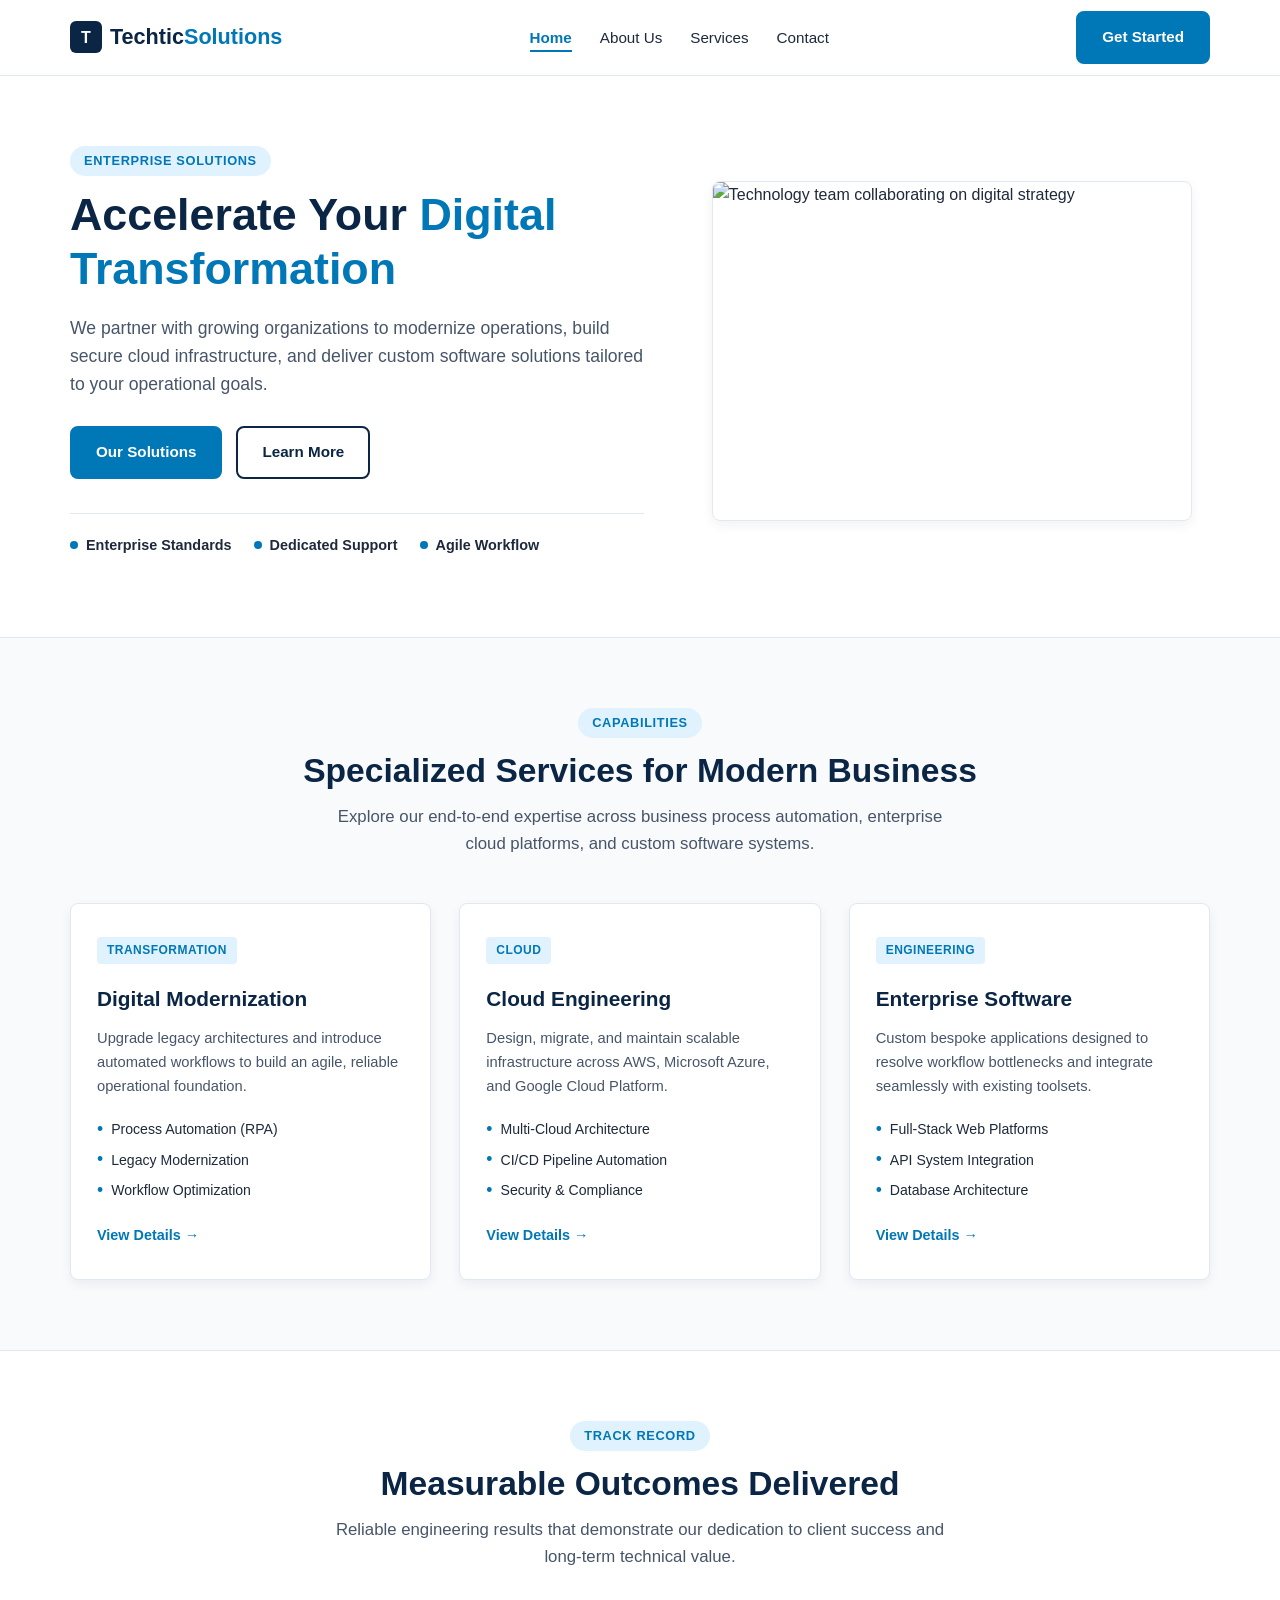
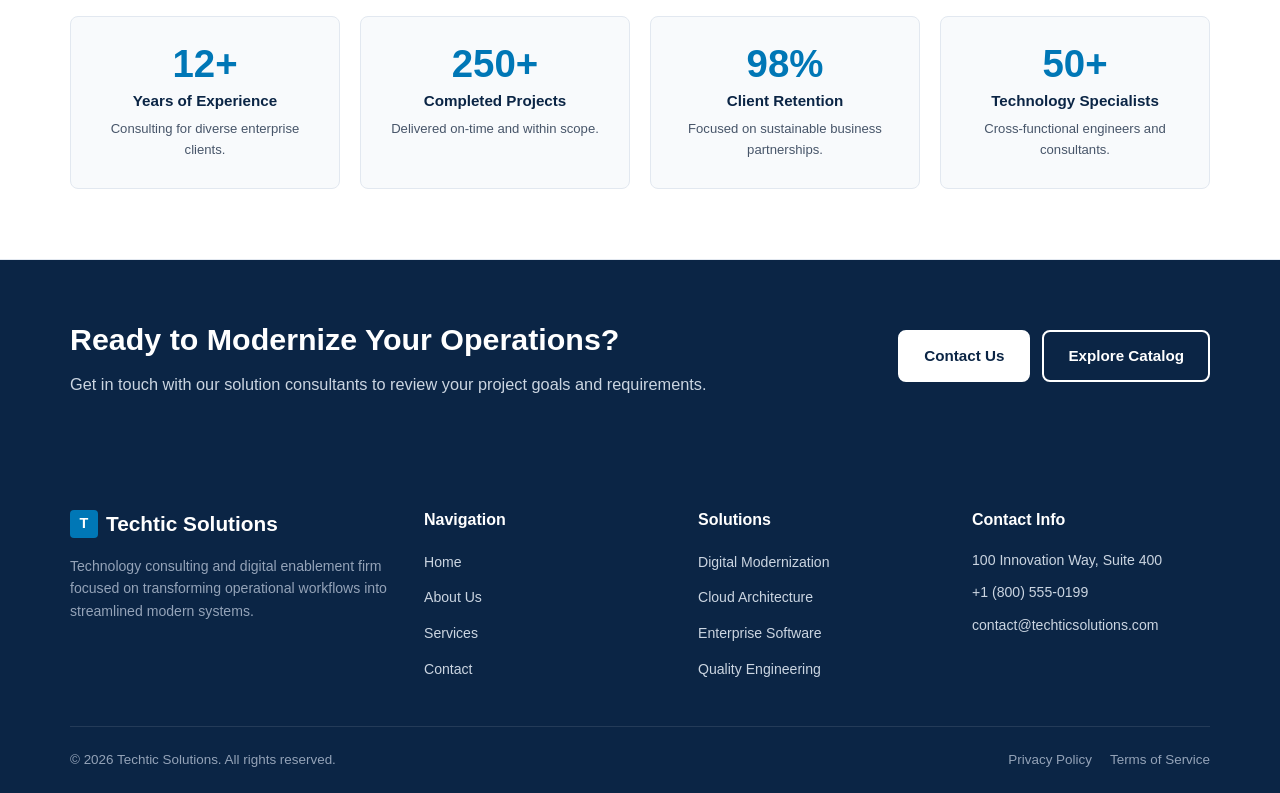
==== index.html @ 80dbdb21 "Initial commit: Techtic Solutions business website" ====
<!DOCTYPE html>
<html lang="en">
<head>
  <meta charset="UTF-8">
  <meta name="viewport" content="width=device-width, initial-scale=1.0">
  <title>Techtic Solutions | Digital Transformation &amp; Business Support</title>
  <meta name="description" content="Empowering modern businesses with digital transformation, cloud consulting, software engineering, and dedicated operational support.">
  <link rel="stylesheet" href="style.css">
</head>
<body>

  <!-- Navigation -->
  <header class="main-header">
    <div class="container navbar">
      <a href="index.html" class="brand-logo">
        <span class="brand-badge">T</span>
        <span>Techtic<span class="brand-accent">Solutions</span></span>
      </a>

      <nav aria-label="Main Navigation">
        <ul class="nav-links">
          <li><a href="index.html" class="nav-link active">Home</a></li>
          <li><a href="about.html" class="nav-link">About Us</a></li>
          <li><a href="services.html" class="nav-link">Services</a></li>
          <li><a href="contact.html" class="nav-link">Contact</a></li>
        </ul>
      </nav>

      <div class="nav-cta">
        <a href="contact.html" class="btn btn-primary">Get Started</a>
      </div>
    </div>
  </header>

  <main>
    <!-- Hero Section -->
    <section class="hero-section">
      <div class="container hero-wrapper">
        <div class="hero-content">
          <span class="badge">Enterprise Solutions</span>
          <h1 class="hero-title">Accelerate Your <span>Digital Transformation</span></h1>
          <p class="hero-description">
            We partner with growing organizations to modernize operations, build secure cloud infrastructure, and deliver custom software solutions tailored to your operational goals.
          </p>
          <div class="hero-buttons">
            <a href="services.html" class="btn btn-primary">Our Solutions</a>
            <a href="about.html" class="btn btn-outline">Learn More</a>
          </div>
          <div class="hero-features">
            <div class="hero-feature-item">
              <span class="feature-dot"></span>
              <span>Enterprise Standards</span>
            </div>
            <div class="hero-feature-item">
              <span class="feature-dot"></span>
              <span>Dedicated Support</span>
            </div>
            <div class="hero-feature-item">
              <span class="feature-dot"></span>
              <span>Agile Workflow</span>
            </div>
          </div>
        </div>

        <div class="hero-image-wrap">
          <img 
            src="https://images.unsplash.com/photo-1522071820081-009f0129c71c?auto=format&fit=crop&w=700&q=80" 
            alt="Technology team collaborating on digital strategy" 
            class="hero-image"
          >
        </div>
      </div>
    </section>

    <!-- Core Services -->
    <section class="section-padding">
      <div class="container">
        <div class="section-header">
          <span class="badge">Capabilities</span>
          <h2 class="section-title">Specialized Services for Modern Business</h2>
          <p class="section-subtitle">
            Explore our end-to-end expertise across business process automation, enterprise cloud platforms, and custom software systems.
          </p>
        </div>

        <div class="services-flex">
          <article class="card service-card">
            <div>
              <span class="service-tag">Transformation</span>
              <h3>Digital Modernization</h3>
              <p>
                Upgrade legacy architectures and introduce automated workflows to build an agile, reliable operational foundation.
              </p>
              <ul class="service-checklist">
                <li><span class="checklist-bullet">&bull;</span> Process Automation (RPA)</li>
                <li><span class="checklist-bullet">&bull;</span> Legacy Modernization</li>
                <li><span class="checklist-bullet">&bull;</span> Workflow Optimization</li>
              </ul>
            </div>
            <a href="services.html" class="service-link">View Details &rarr;</a>
          </article>

          <article class="card service-card">
            <div>
              <span class="service-tag">Cloud</span>
              <h3>Cloud Engineering</h3>
              <p>
                Design, migrate, and maintain scalable infrastructure across AWS, Microsoft Azure, and Google Cloud Platform.
              </p>
              <ul class="service-checklist">
                <li><span class="checklist-bullet">&bull;</span> Multi-Cloud Architecture</li>
                <li><span class="checklist-bullet">&bull;</span> CI/CD Pipeline Automation</li>
                <li><span class="checklist-bullet">&bull;</span> Security &amp; Compliance</li>
              </ul>
            </div>
            <a href="services.html" class="service-link">View Details &rarr;</a>
          </article>

          <article class="card service-card">
            <div>
              <span class="service-tag">Engineering</span>
              <h3>Enterprise Software</h3>
              <p>
                Custom bespoke applications designed to resolve workflow bottlenecks and integrate seamlessly with existing toolsets.
              </p>
              <ul class="service-checklist">
                <li><span class="checklist-bullet">&bull;</span> Full-Stack Web Platforms</li>
                <li><span class="checklist-bullet">&bull;</span> API System Integration</li>
                <li><span class="checklist-bullet">&bull;</span> Database Architecture</li>
              </ul>
            </div>
            <a href="services.html" class="service-link">View Details &rarr;</a>
          </article>
        </div>
      </div>
    </section>

    <!-- Metrics Section -->
    <section class="section-padding metrics-section">
      <div class="container">
        <div class="section-header">
          <span class="badge">Track Record</span>
          <h2 class="section-title">Measurable Outcomes Delivered</h2>
          <p class="section-subtitle">
            Reliable engineering results that demonstrate our dedication to client success and long-term technical value.
          </p>
        </div>

        <div class="metrics-flex">
          <div class="metric-card">
            <div class="metric-number">12+</div>
            <div class="metric-label">Years of Experience</div>
            <p class="metric-desc">Consulting for diverse enterprise clients.</p>
          </div>

          <div class="metric-card">
            <div class="metric-number">250+</div>
            <div class="metric-label">Completed Projects</div>
            <p class="metric-desc">Delivered on-time and within scope.</p>
          </div>

          <div class="metric-card">
            <div class="metric-number">98%</div>
            <div class="metric-label">Client Retention</div>
            <p class="metric-desc">Focused on sustainable business partnerships.</p>
          </div>

          <div class="metric-card">
            <div class="metric-number">50+</div>
            <div class="metric-label">Technology Specialists</div>
            <p class="metric-desc">Cross-functional engineers and consultants.</p>
          </div>
        </div>
      </div>
    </section>

    <!-- Call to Action -->
    <section class="cta-section">
      <div class="container cta-flex">
        <div class="cta-content">
          <h2>Ready to Modernize Your Operations?</h2>
          <p>Get in touch with our solution consultants to review your project goals and requirements.</p>
        </div>
        <div class="cta-actions">
          <a href="contact.html" class="btn btn-white">Contact Us</a>
          <a href="services.html" class="btn btn-white-outline">Explore Catalog</a>
        </div>
      </div>
    </section>
  </main>

  <!-- Footer -->
  <footer class="main-footer">
    <div class="container">
      <div class="footer-grid">
        <div class="footer-col footer-col-about">
          <div class="footer-logo">
            <span class="footer-logo-badge">T</span>
            <span>Techtic Solutions</span>
          </div>
          <p class="footer-description">
            Technology consulting and digital enablement firm focused on transforming operational workflows into streamlined modern systems.
          </p>
        </div>

        <div class="footer-col">
          <h4>Navigation</h4>
          <ul class="footer-nav">
            <li><a href="index.html">Home</a></li>
            <li><a href="about.html">About Us</a></li>
            <li><a href="services.html">Services</a></li>
            <li><a href="contact.html">Contact</a></li>
          </ul>
        </div>

        <div class="footer-col">
          <h4>Solutions</h4>
          <ul class="footer-nav">
            <li><a href="services.html">Digital Modernization</a></li>
            <li><a href="services.html">Cloud Architecture</a></li>
            <li><a href="services.html">Enterprise Software</a></li>
            <li><a href="services.html">Quality Engineering</a></li>
          </ul>
        </div>

        <div class="footer-col">
          <h4>Contact Info</h4>
          <div class="footer-contact-list">
            <p>100 Innovation Way, Suite 400</p>
            <p>+1 (800) 555-0199</p>
            <p>contact@techticsolutions.com</p>
          </div>
        </div>
      </div>

      <div class="footer-bottom">
        <div class="footer-bottom-flex">
          <p>&copy; 2026 Techtic Solutions. All rights reserved.</p>
          <div class="footer-legal-links">
            <a href="#">Privacy Policy</a>
            <a href="#">Terms of Service</a>
          </div>
        </div>
      </div>
    </div>
  </footer>

</body>
</html>
---- style.css ----
/* Global Variables & Reset */
:root {
  --primary-color: #0b2545;
  --primary-hover: #07192f;
  --accent-color: #0077b6;
  --accent-hover: #025c8d;
  --accent-light: #e0f2fe;
  --text-dark: #1e293b;
  --text-muted: #475569;
  --bg-light: #f8fafc;
  --bg-white: #ffffff;
  --border-color: #e2e8f0;
  --card-shadow: 0 4px 12px rgba(11, 37, 69, 0.06);
  --card-shadow-hover: 0 10px 20px rgba(11, 37, 69, 0.1);
  --border-radius: 8px;
  --font-family: -apple-system, BlinkMacSystemFont, 'Segoe UI', Roboto, Helvetica, Arial, sans-serif;
}

* {
  margin: 0;
  padding: 0;
  box-sizing: border-box;
}

body {
  font-family: var(--font-family);
  color: var(--text-dark);
  background-color: var(--bg-light);
  line-height: 1.6;
  display: flex;
  flex-direction: column;
  min-height: 100vh;
}

a {
  text-decoration: none;
  color: inherit;
  transition: color 0.2s ease;
}

ul {
  list-style: none;
}

img {
  max-width: 100%;
  height: auto;
  display: block;
}

/* Layout Utilities */
.container {
  width: 90%;
  max-width: 1140px;
  margin: 0 auto;
}

.section-padding {
  padding: 70px 0;
}

.section-header {
  text-align: center;
  margin-bottom: 45px;
}

.badge {
  display: inline-block;
  padding: 5px 14px;
  background-color: var(--accent-light);
  color: var(--accent-color);
  font-size: 0.8rem;
  font-weight: 600;
  text-transform: uppercase;
  letter-spacing: 0.05em;
  border-radius: 20px;
  margin-bottom: 12px;
}

.section-title {
  font-size: 2.1rem;
  color: var(--primary-color);
  margin-bottom: 12px;
  font-weight: 700;
  line-height: 1.25;
}

.section-subtitle {
  color: var(--text-muted);
  font-size: 1.05rem;
  max-width: 620px;
  margin: 0 auto;
}

/* Buttons */
.btn {
  display: inline-flex;
  align-items: center;
  justify-content: center;
  padding: 12px 24px;
  font-size: 0.95rem;
  font-weight: 600;
  border-radius: var(--border-radius);
  border: 2px solid transparent;
  cursor: pointer;
  transition: all 0.2s ease;
}

.btn-primary {
  background-color: var(--accent-color);
  color: var(--bg-white);
  border-color: var(--accent-color);
}

.btn-primary:hover {
  background-color: var(--accent-hover);
  border-color: var(--accent-hover);
}

.btn-outline {
  background-color: transparent;
  color: var(--primary-color);
  border-color: var(--primary-color);
}

.btn-outline:hover {
  background-color: var(--primary-color);
  color: var(--bg-white);
}

.btn-white {
  background-color: var(--bg-white);
  color: var(--primary-color);
  border-color: var(--bg-white);
}

.btn-white:hover {
  background-color: #f1f5f9;
  border-color: #f1f5f9;
}

.btn-white-outline {
  background-color: transparent;
  color: var(--bg-white);
  border-color: var(--bg-white);
}

.btn-white-outline:hover {
  background-color: var(--bg-white);
  color: var(--primary-color);
}

/* Base Card */
.card {
  background-color: var(--bg-white);
  border: 1px solid var(--border-color);
  border-radius: var(--border-radius);
  box-shadow: var(--card-shadow);
  transition: transform 0.2s ease, box-shadow 0.2s ease;
}

.card:hover {
  transform: translateY(-4px);
  box-shadow: var(--card-shadow-hover);
}

/* Header & Navigation */
.main-header {
  background-color: var(--bg-white);
  border-bottom: 1px solid var(--border-color);
  position: sticky;
  top: 0;
  z-index: 100;
}

.navbar {
  display: flex;
  justify-content: space-between;
  align-items: center;
  height: 75px;
}

.brand-logo {
  display: flex;
  align-items: center;
  gap: 8px;
  font-size: 1.35rem;
  font-weight: 700;
  color: var(--primary-color);
}

.brand-badge {
  background-color: var(--primary-color);
  color: var(--bg-white);
  width: 32px;
  height: 32px;
  display: flex;
  align-items: center;
  justify-content: center;
  border-radius: 6px;
  font-weight: 800;
  font-size: 1rem;
}

.brand-accent {
  color: var(--accent-color);
}

.nav-links {
  display: flex;
  align-items: center;
  gap: 28px;
}

.nav-link {
  font-size: 0.95rem;
  font-weight: 500;
  color: var(--text-dark);
  position: relative;
  padding: 6px 0;
}

.nav-link:hover {
  color: var(--accent-color);
}

.nav-link.active {
  color: var(--accent-color);
  font-weight: 600;
}

.nav-link.active::after {
  content: "";
  position: absolute;
  left: 0;
  bottom: 0;
  width: 100%;
  height: 2px;
  background-color: var(--accent-color);
}

.nav-cta {
  display: flex;
  align-items: center;
}

/* Page Header Banner */
.page-banner {
  background-color: var(--primary-color);
  color: var(--bg-white);
  padding: 60px 0;
  text-align: center;
}

.page-banner h1 {
  font-size: 2.3rem;
  margin-bottom: 10px;
  font-weight: 700;
}

.page-banner p {
  font-size: 1.05rem;
  color: #cbd5e1;
  max-width: 620px;
  margin: 0 auto;
}

.breadcrumb-nav {
  margin-top: 14px;
  font-size: 0.85rem;
  color: #94a3b8;
  display: flex;
  justify-content: center;
  gap: 8px;
}

.breadcrumb-nav a {
  color: #e2e8f0;
}

.breadcrumb-nav a:hover {
  color: var(--accent-light);
}

/* Hero Section */
.hero-section {
  padding: 70px 0 80px;
  background-color: var(--bg-white);
  border-bottom: 1px solid var(--border-color);
}

.hero-wrapper {
  display: flex;
  align-items: center;
  justify-content: space-between;
  gap: 50px;
}

.hero-content {
  flex: 1 1 50%;
}

.hero-title {
  font-size: 2.8rem;
  line-height: 1.2;
  color: var(--primary-color);
  margin-bottom: 18px;
  font-weight: 800;
}

.hero-title span {
  color: var(--accent-color);
}

.hero-description {
  font-size: 1.1rem;
  color: var(--text-muted);
  margin-bottom: 28px;
  line-height: 1.6;
}

.hero-buttons {
  display: flex;
  gap: 14px;
  flex-wrap: wrap;
  margin-bottom: 34px;
}

.hero-features {
  display: flex;
  gap: 22px;
  padding-top: 20px;
  border-top: 1px solid var(--border-color);
}

.hero-feature-item {
  display: flex;
  align-items: center;
  gap: 8px;
  font-size: 0.9rem;
  font-weight: 600;
  color: var(--text-dark);
}

.feature-dot {
  width: 8px;
  height: 8px;
  border-radius: 50%;
  background-color: var(--accent-color);
}

.hero-image-wrap {
  flex: 1 1 45%;
  display: flex;
  justify-content: center;
}

.hero-image {
  width: 100%;
  max-width: 480px;
  height: 340px;
  object-fit: cover;
  border-radius: var(--border-radius);
  box-shadow: var(--card-shadow);
  border: 1px solid var(--border-color);
}

/* Services Grid (Flexbox Layout) */
.services-flex {
  display: flex;
  flex-wrap: wrap;
  gap: 28px;
  justify-content: center;
}

.service-card {
  flex: 1 1 calc(33.333% - 20px);
  min-width: 280px;
  padding: 32px 26px;
  display: flex;
  flex-direction: column;
  justify-content: space-between;
}

.service-tag {
  display: inline-block;
  align-self: flex-start;
  font-size: 0.75rem;
  font-weight: 700;
  text-transform: uppercase;
  color: var(--accent-color);
  background-color: var(--accent-light);
  padding: 4px 10px;
  border-radius: 4px;
  margin-bottom: 18px;
  letter-spacing: 0.04em;
}

.service-card h3 {
  font-size: 1.3rem;
  color: var(--primary-color);
  margin-bottom: 12px;
}

.service-card p {
  color: var(--text-muted);
  font-size: 0.92rem;
  margin-bottom: 20px;
  flex-grow: 1;
}

.service-checklist {
  display: flex;
  flex-direction: column;
  gap: 8px;
  margin-bottom: 22px;
}

.service-checklist li {
  font-size: 0.88rem;
  color: var(--text-dark);
  display: flex;
  align-items: center;
  gap: 8px;
}

.checklist-bullet {
  color: var(--accent-color);
  font-size: 1.1rem;
  line-height: 1;
}

.service-link {
  font-size: 0.9rem;
  font-weight: 600;
  color: var(--accent-color);
  display: inline-flex;
  align-items: center;
  gap: 6px;
}

.service-link:hover {
  color: var(--primary-color);
}

/* Metrics Section */
.metrics-section {
  background-color: var(--bg-white);
  border-top: 1px solid var(--border-color);
  border-bottom: 1px solid var(--border-color);
}

.metrics-flex {
  display: flex;
  flex-wrap: wrap;
  justify-content: space-between;
  gap: 20px;
}

.metric-card {
  flex: 1 1 calc(25% - 15px);
  min-width: 200px;
  padding: 28px 20px;
  text-align: center;
  background-color: var(--bg-light);
  border: 1px solid var(--border-color);
  border-radius: var(--border-radius);
}

.metric-number {
  font-size: 2.4rem;
  font-weight: 800;
  color: var(--accent-color);
  line-height: 1;
  margin-bottom: 6px;
}

.metric-label {
  font-size: 0.95rem;
  font-weight: 700;
  color: var(--primary-color);
  margin-bottom: 4px;
}

.metric-desc {
  font-size: 0.82rem;
  color: var(--text-muted);
}

/* About Page Specific Styles */
.two-column-layout {
  display: flex;
  align-items: center;
  justify-content: space-between;
  gap: 48px;
}

.column-text {
  flex: 1 1 50%;
}

.column-image-wrap {
  flex: 1 1 45%;
}

.about-image {
  width: 100%;
  height: 380px;
  object-fit: cover;
  border-radius: var(--border-radius);
  border: 1px solid var(--border-color);
  box-shadow: var(--card-shadow);
}

.text-paragraph {
  color: var(--text-muted);
  font-size: 0.98rem;
  margin-bottom: 16px;
}

.about-btn-group {
  display: flex;
  gap: 14px;
  margin-top: 24px;
  flex-wrap: wrap;
}

.values-section {
  background-color: var(--bg-white);
  border-top: 1px solid var(--border-color);
  border-bottom: 1px solid var(--border-color);
}

.values-flex {
  display: flex;
  flex-wrap: wrap;
  gap: 24px;
}

.value-card {
  flex: 1 1 calc(33.333% - 16px);
  min-width: 260px;
  padding: 30px 24px;
  background-color: var(--bg-light);
  border: 1px solid var(--border-color);
  border-radius: var(--border-radius);
}

.value-tag {
  display: inline-block;
  font-weight: 700;
  font-size: 0.85rem;
  color: var(--accent-color);
  margin-bottom: 10px;
}

.value-card h3 {
  font-size: 1.2rem;
  color: var(--primary-color);
  margin-bottom: 8px;
}

.value-card p {
  font-size: 0.9rem;
  color: var(--text-muted);
}

/* Team Grid */
.team-flex {
  display: flex;
  flex-wrap: wrap;
  gap: 28px;
  justify-content: center;
}

.team-card {
  flex: 1 1 calc(33.333% - 20px);
  min-width: 260px;
  background-color: var(--bg-white);
  border: 1px solid var(--border-color);
  border-radius: var(--border-radius);
  overflow: hidden;
  box-shadow: var(--card-shadow);
  transition: transform 0.2s ease;
}

.team-card:hover {
  transform: translateY(-4px);
}

.team-photo {
  width: 100%;
  height: 250px;
  object-fit: cover;
}

.team-body {
  padding: 22px 20px;
  text-align: center;
}

.team-name {
  font-size: 1.2rem;
  font-weight: 700;
  color: var(--primary-color);
  margin-bottom: 4px;
}

.team-role {
  color: var(--accent-color);
  font-size: 0.88rem;
  font-weight: 600;
  margin-bottom: 12px;
}

.team-bio {
  font-size: 0.86rem;
  color: var(--text-muted);
}

/* Process Timeline (Services Page) */
.process-section {
  background-color: var(--bg-white);
  border-top: 1px solid var(--border-color);
  border-bottom: 1px solid var(--border-color);
}

.process-flex {
  display: flex;
  flex-wrap: wrap;
  gap: 20px;
  justify-content: space-between;
}

.process-card {
  flex: 1 1 calc(25% - 15px);
  min-width: 220px;
  background-color: var(--bg-light);
  border: 1px solid var(--border-color);
  border-radius: var(--border-radius);
  padding: 26px 20px;
  display: flex;
  flex-direction: column;
}

.step-indicator {
  font-size: 1.5rem;
  font-weight: 800;
  color: var(--accent-color);
  margin-bottom: 10px;
}

.process-card h4 {
  font-size: 1.15rem;
  color: var(--primary-color);
  margin-bottom: 8px;
}

.process-card p {
  font-size: 0.88rem;
  color: var(--text-muted);
}

/* Contact Page */
.contact-flex {
  display: flex;
  gap: 40px;
  align-items: flex-start;
}

.contact-info-panel {
  flex: 1 1 38%;
  background-color: var(--primary-color);
  color: var(--bg-white);
  padding: 38px 30px;
  border-radius: var(--border-radius);
}

.contact-info-panel h3 {
  font-size: 1.55rem;
  margin-bottom: 12px;
}

.contact-intro {
  color: #cbd5e1;
  font-size: 0.94rem;
  margin-bottom: 28px;
}

.contact-list {
  display: flex;
  flex-direction: column;
  gap: 22px;
  margin-bottom: 30px;
}

.contact-item h4 {
  font-size: 0.85rem;
  color: #94a3b8;
  text-transform: uppercase;
  letter-spacing: 0.04em;
  margin-bottom: 4px;
}

.contact-item p {
  font-size: 0.98rem;
  color: var(--bg-white);
}

.hours-card {
  background-color: rgba(255, 255, 255, 0.07);
  padding: 18px;
  border-radius: 6px;
  border: 1px solid rgba(255, 255, 255, 0.1);
}

.hours-card h4 {
  font-size: 0.92rem;
  margin-bottom: 6px;
  color: var(--bg-white);
}

.hours-card p {
  font-size: 0.84rem;
  color: #cbd5e1;
}

.contact-form-panel {
  flex: 1 1 62%;
  background-color: var(--bg-white);
  padding: 38px;
  border-radius: var(--border-radius);
  border: 1px solid var(--border-color);
  box-shadow: var(--card-shadow);
}

.form-header-title {
  font-size: 1.6rem;
  color: var(--primary-color);
  margin-bottom: 6px;
}

.form-header-sub {
  color: var(--text-muted);
  font-size: 0.92rem;
  margin-bottom: 26px;
}

.form-row {
  display: flex;
  gap: 18px;
}

.form-group {
  flex: 1;
  display: flex;
  flex-direction: column;
  gap: 6px;
  margin-bottom: 18px;
}

.form-group label {
  font-size: 0.88rem;
  font-weight: 600;
  color: var(--text-dark);
}

.form-input {
  width: 100%;
  padding: 11px 14px;
  border: 1px solid var(--border-color);
  border-radius: 6px;
  font-family: inherit;
  font-size: 0.92rem;
  color: var(--text-dark);
  background-color: var(--bg-white);
  transition: border-color 0.2s ease;
}

.form-input:focus {
  outline: none;
  border-color: var(--accent-color);
}

textarea.form-input {
  resize: vertical;
  min-height: 120px;
}

.form-btn-full {
  width: 100%;
  padding: 13px 20px;
}

/* Call to Action Section */
.cta-section {
  background-color: var(--primary-color);
  color: var(--bg-white);
  padding: 55px 0;
}

.cta-flex {
  display: flex;
  justify-content: space-between;
  align-items: center;
  flex-wrap: wrap;
  gap: 26px;
}

.cta-content {
  flex: 1 1 65%;
  min-width: 280px;
}

.cta-content h2 {
  font-size: 1.9rem;
  margin-bottom: 8px;
  font-weight: 700;
}

.cta-content p {
  color: #cbd5e1;
  font-size: 1.02rem;
}

.cta-actions {
  flex: 0 0 auto;
  display: flex;
  gap: 12px;
}

/* Universal Footer */
.main-footer {
  background-color: var(--primary-color);
  color: var(--bg-white);
  margin-top: auto;
  padding-top: 55px;
}

.footer-grid {
  display: flex;
  flex-wrap: wrap;
  justify-content: space-between;
  gap: 36px;
  padding-bottom: 45px;
  border-bottom: 1px solid rgba(255, 255, 255, 0.1);
}

.footer-col {
  flex: 1 1 180px;
}

.footer-col-about {
  flex: 1 1 260px;
}

.footer-logo {
  display: flex;
  align-items: center;
  gap: 8px;
  font-size: 1.3rem;
  font-weight: 700;
  color: var(--bg-white);
  margin-bottom: 14px;
}

.footer-logo-badge {
  background-color: var(--accent-color);
  color: var(--bg-white);
  width: 28px;
  height: 28px;
  border-radius: 4px;
  display: flex;
  align-items: center;
  justify-content: center;
  font-size: 0.9rem;
  font-weight: 800;
}

.footer-description {
  color: #94a3b8;
  font-size: 0.88rem;
  line-height: 1.6;
}

.footer-col h4 {
  font-size: 1rem;
  color: var(--bg-white);
  margin-bottom: 16px;
  font-weight: 600;
}

.footer-nav {
  display: flex;
  flex-direction: column;
  gap: 10px;
}

.footer-nav a {
  color: #cbd5e1;
  font-size: 0.88rem;
}

.footer-nav a:hover {
  color: var(--accent-light);
}

.footer-contact-list {
  display: flex;
  flex-direction: column;
  gap: 10px;
  color: #cbd5e1;
  font-size: 0.88rem;
}

.footer-bottom {
  padding: 22px 0;
}

.footer-bottom-flex {
  display: flex;
  justify-content: space-between;
  align-items: center;
  flex-wrap: wrap;
  gap: 12px;
  font-size: 0.84rem;
  color: #94a3b8;
}

.footer-legal-links {
  display: flex;
  gap: 18px;
}

.footer-legal-links a {
  color: #94a3b8;
}

.footer-legal-links a:hover {
  color: var(--bg-white);
}

/* Responsive Media Queries */
@media (max-width: 768px) {
  .navbar {
    height: auto;
    padding: 16px 0;
    flex-direction: column;
    gap: 14px;
  }

  .nav-links {
    flex-wrap: wrap;
    justify-content: center;
    gap: 16px;
  }

  .nav-cta {
    width: 100%;
    justify-content: center;
  }

  .hero-wrapper {
    flex-direction: column;
    text-align: center;
    gap: 36px;
  }

  .hero-title {
    font-size: 2.2rem;
  }

  .hero-buttons {
    justify-content: center;
  }

  .hero-features {
    justify-content: center;
    flex-wrap: wrap;
  }

  .two-column-layout {
    flex-direction: column;
    gap: 32px;
  }

  .about-btn-group {
    justify-content: center;
  }

  .contact-flex {
    flex-direction: column;
  }

  .form-row {
    flex-direction: column;
    gap: 0;
  }

  .contact-info-panel,
  .contact-form-panel {
    width: 100%;
  }

  .cta-flex {
    flex-direction: column;
    text-align: center;
  }

  .cta-actions {
    justify-content: center;
  }

  .footer-grid {
    flex-direction: column;
    gap: 28px;
  }

  .footer-bottom-flex {
    flex-direction: column;
    text-align: center;
  }
}
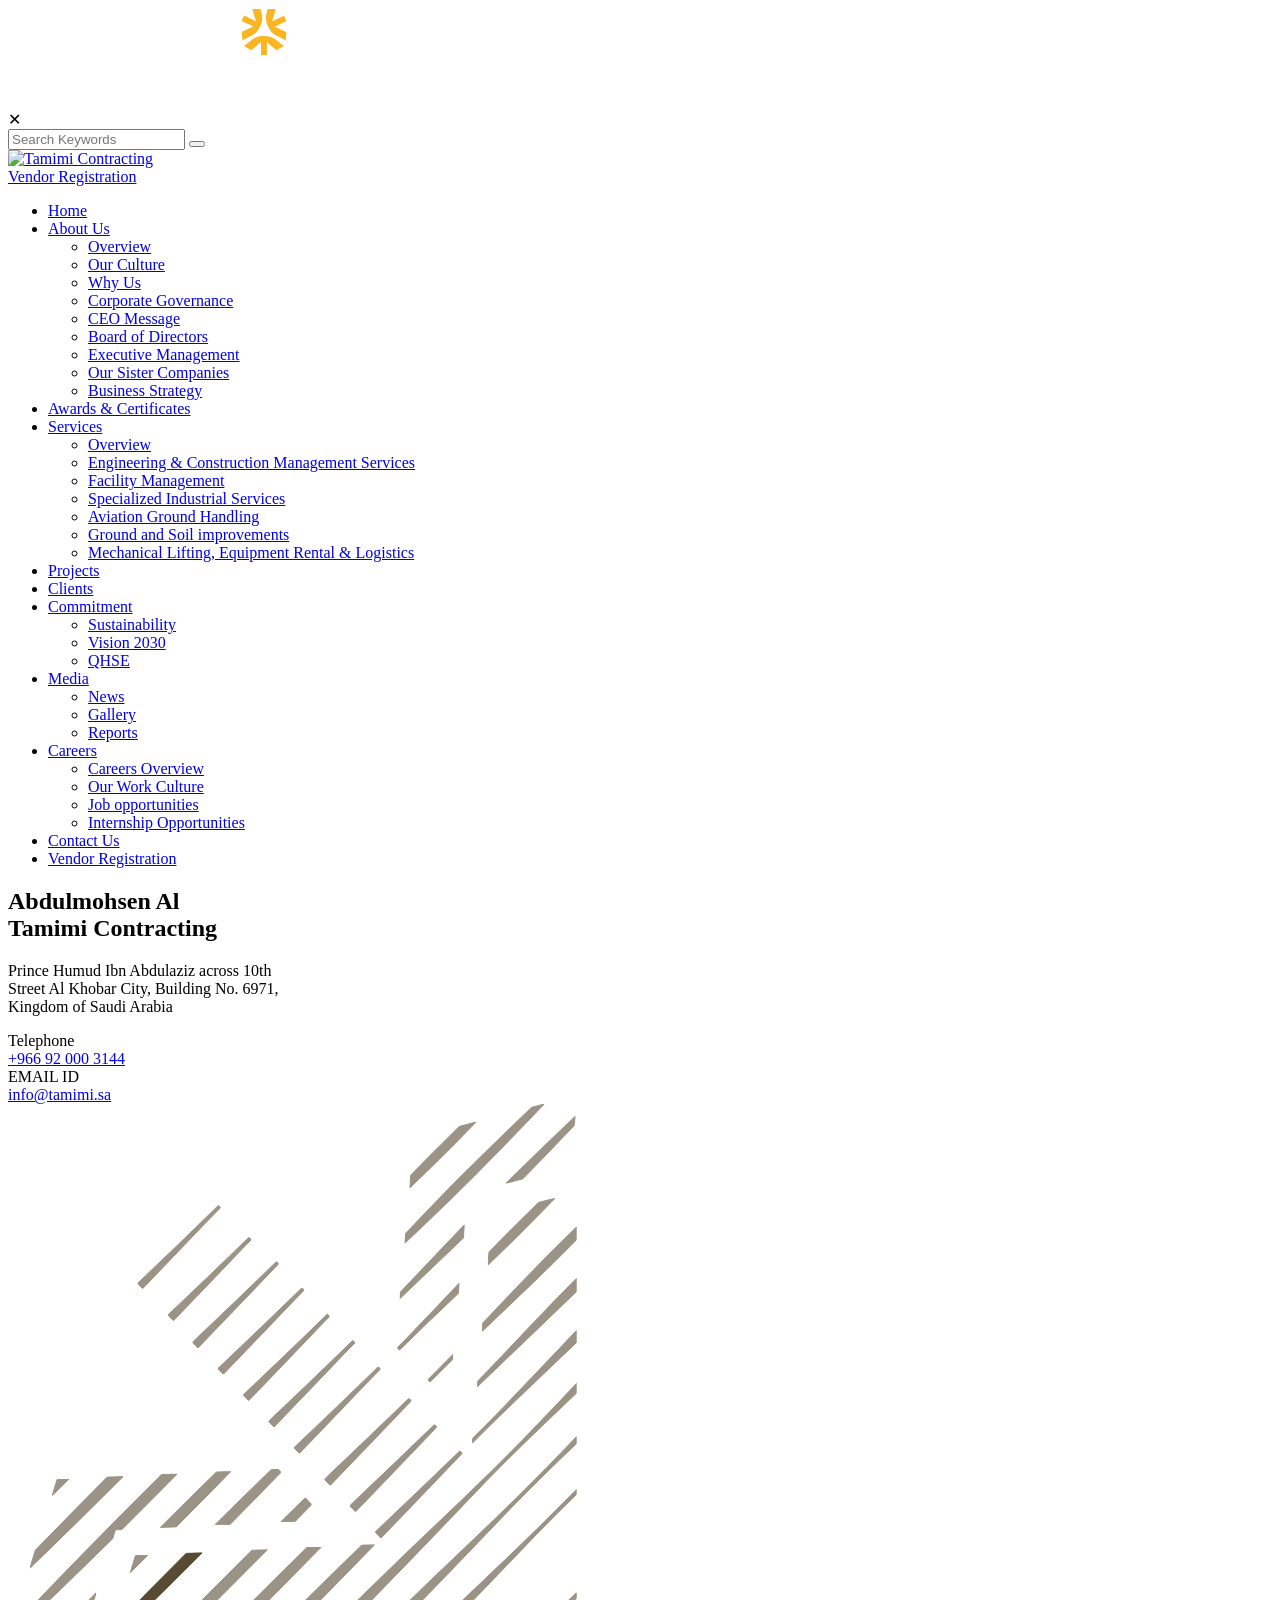
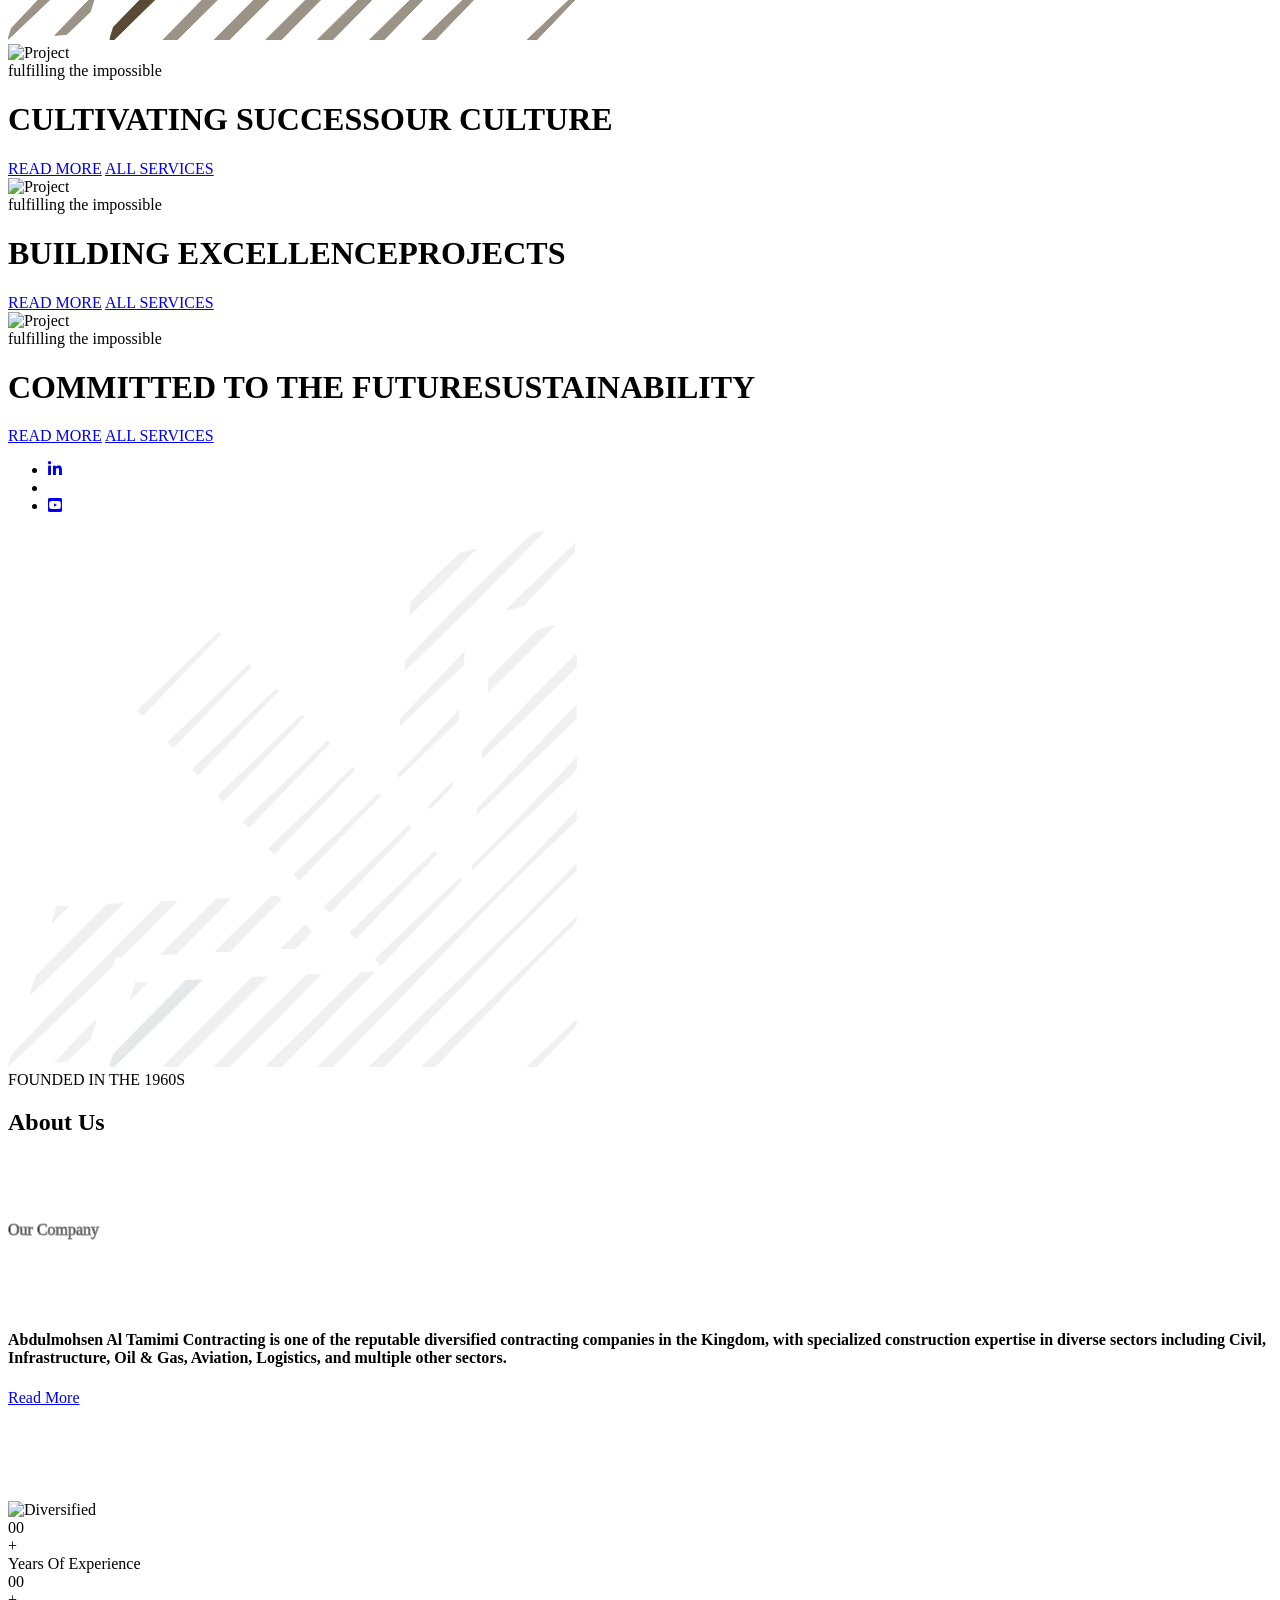
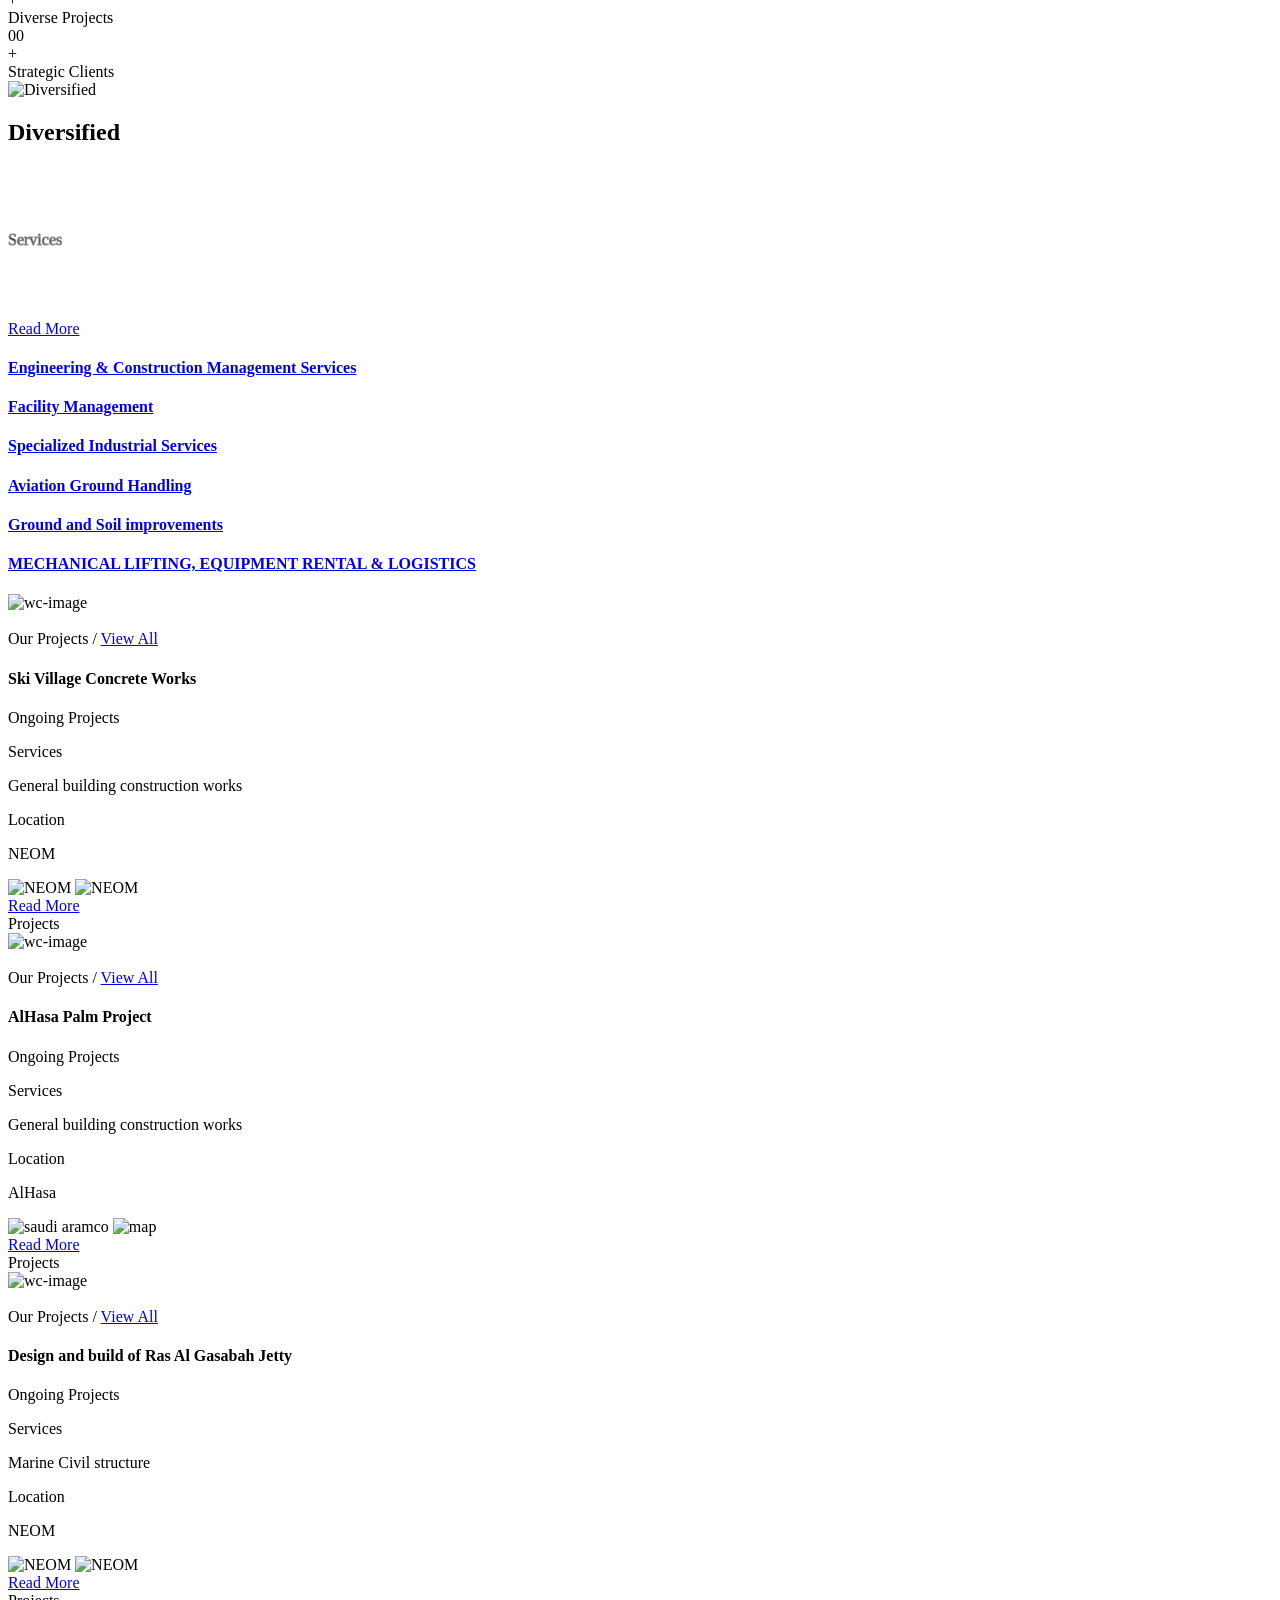
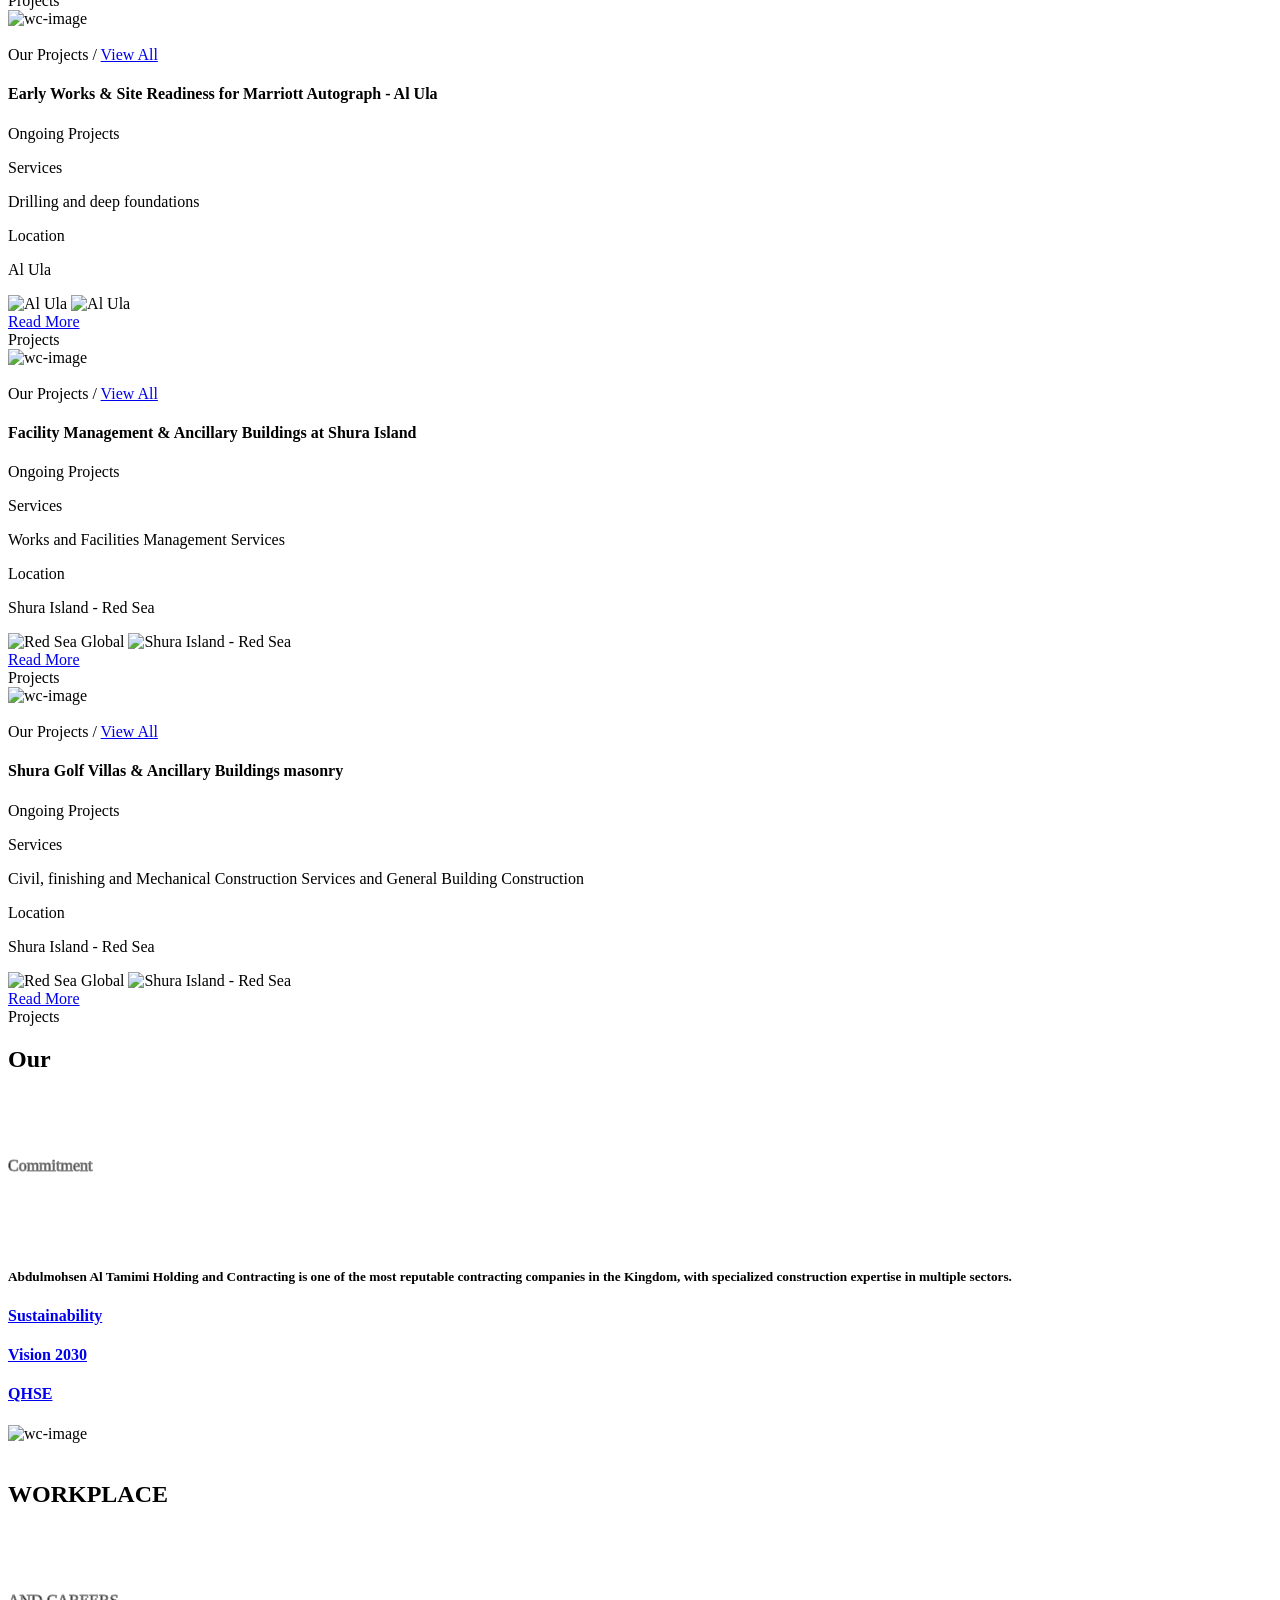
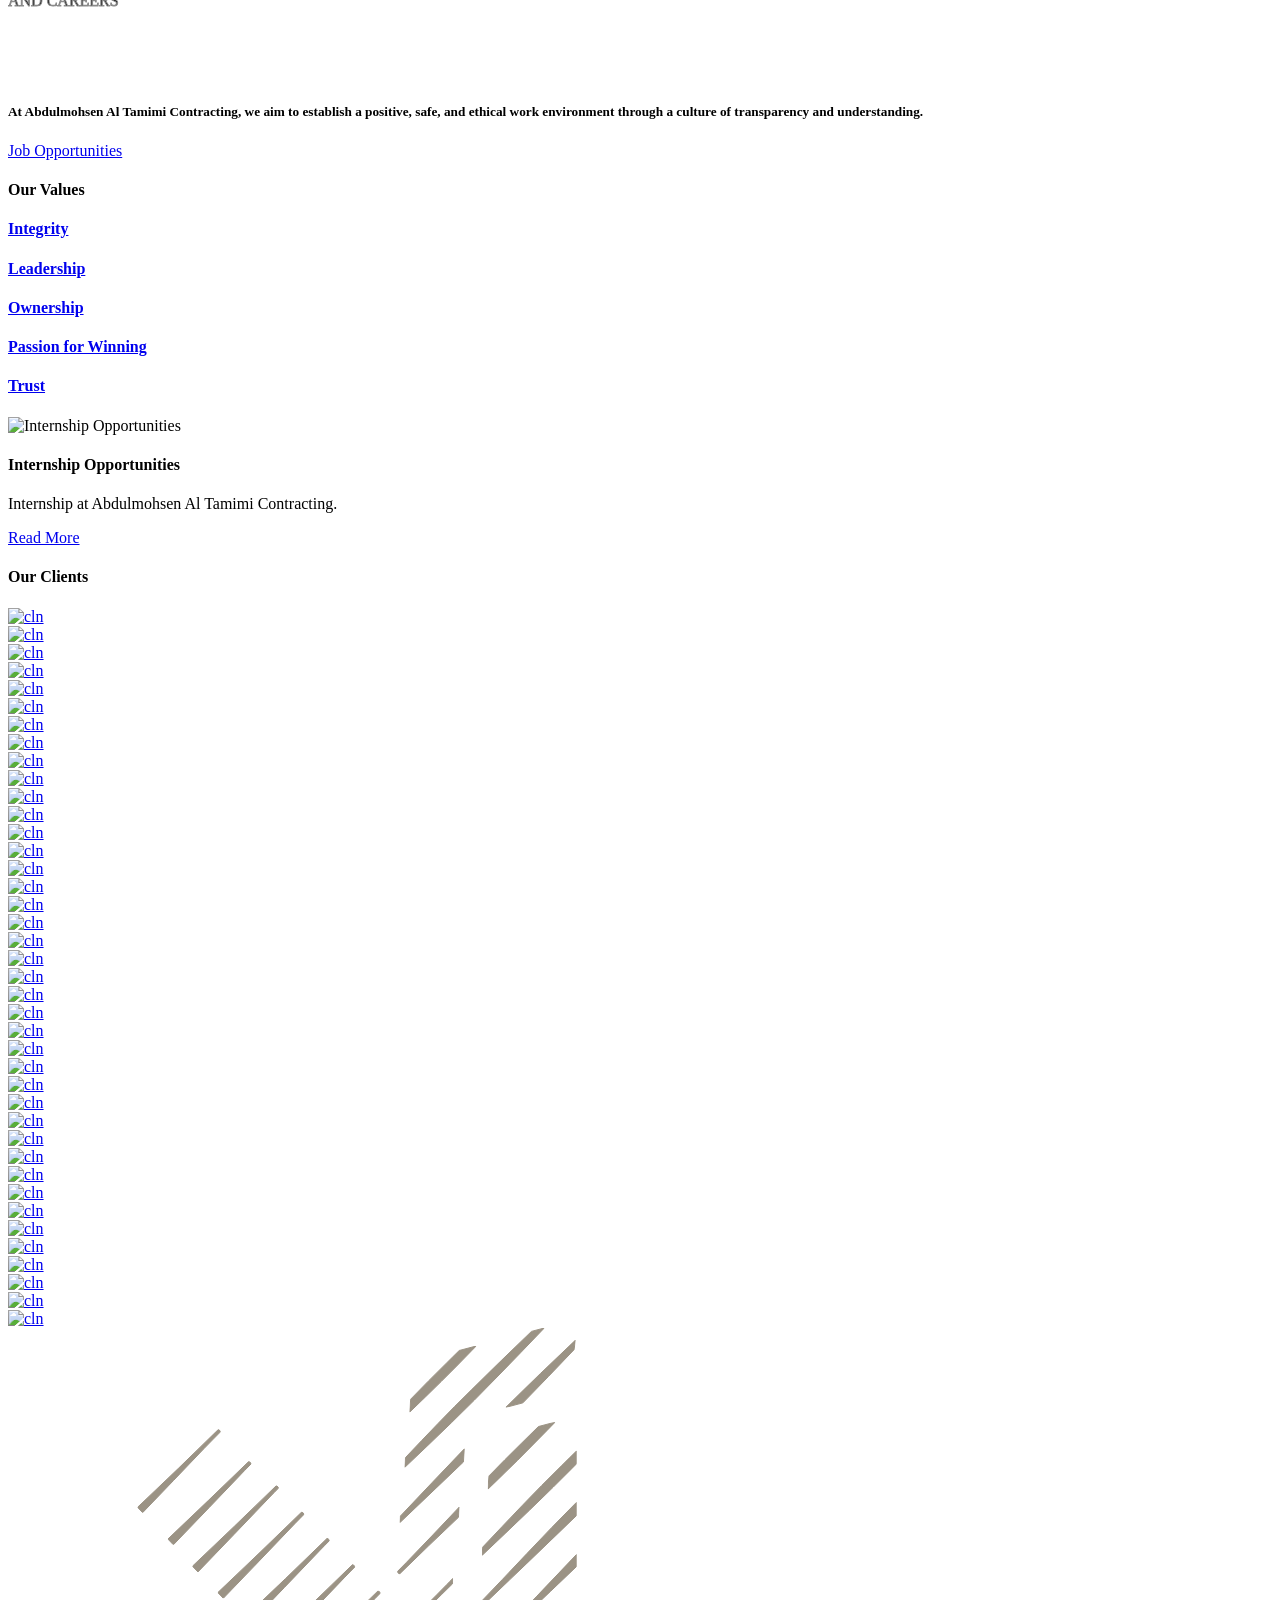
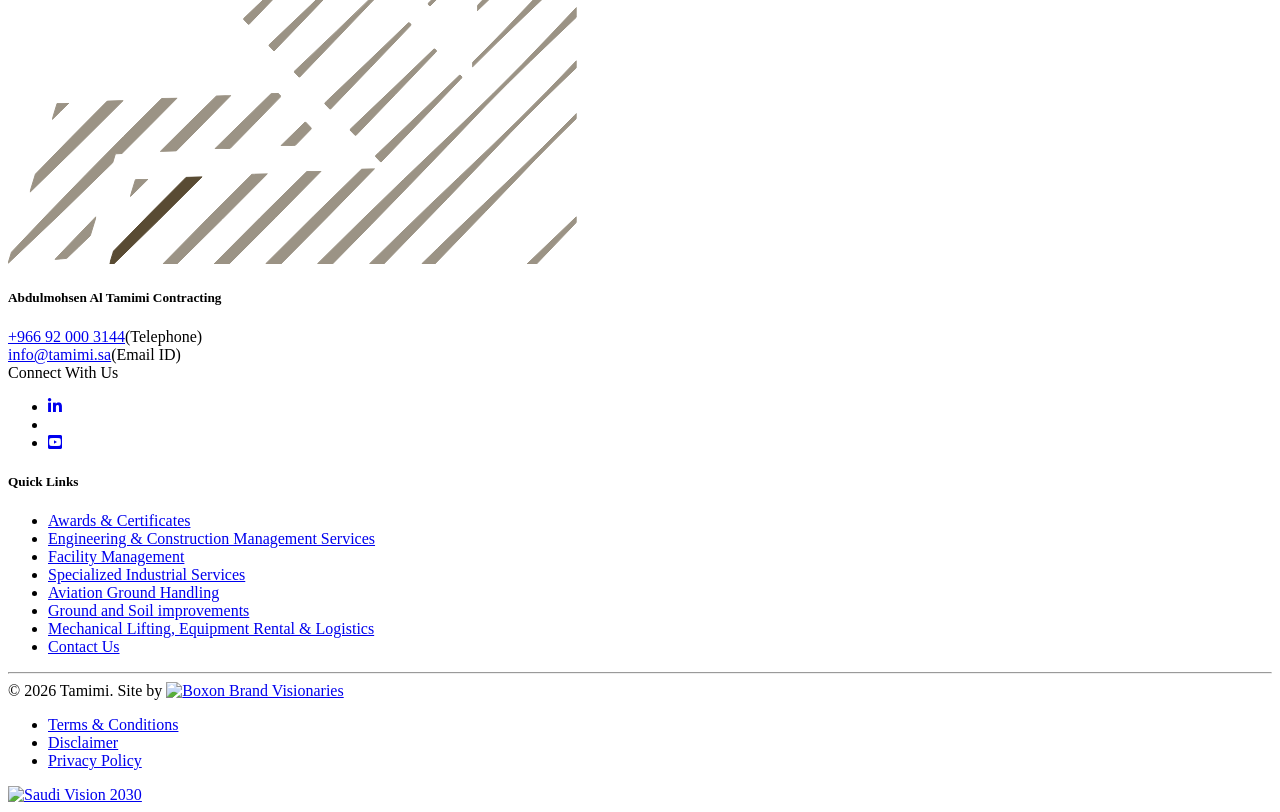
==== commit c3d24614: "Update website to authentic Tamimi Contracting Kingdom of Saudi Arabia platform" ====
--- a/index.html
+++ b/index.html
@@ -1,249 +1,3160 @@
 <!DOCTYPE html>
 <html lang="en">
 <head>
-  <meta charset="UTF-8">
-  <meta name="viewport" content="width=device-width, initial-scale=1.0">
-  <title>Techtic Solutions | Digital Transformation &amp; Business Support</title>
-  <meta name="description" content="Empowering modern businesses with digital transformation, cloud consulting, software engineering, and dedicated operational support.">
-  <link rel="stylesheet" href="style.css">
+    <meta charset="utf-8">
+    <meta name="viewport" content="width=device-width, initial-scale=1, shrink-to-fit=no, user-scalable=0">
+    <meta name="theme-color" content="#BC4108" />
+
+
+    <meta name="description" content="Abdulmohsen Al Tamimi Contracting is one of the reputable diversified contracting companies in the Kingdom. Founded in the 1960s."/>
+<meta name="keywords" content ="tamimi, contracting, construction, expertise, Civil, Infrastructure, Oil & Gas, Logistics, Aviation"/>
+<meta property="og:title" content ="Tamimi | Kingdom of Saudi Arabia"/>
+<meta property="og:description" content ="Abdulmohsen Al Tamimi Contracting is one of the reputable diversified contracting companies in the Kingdom. Founded in the 1960s."/>
+<meta property="og:image" content =""/>
+<meta name="og:url" content ="tamimi, contracting, construction, expertise, Civil, Infrastructure, Oil & Gas, Logistics, Aviation"/>
+<title>Tamimi | Kingdom of Saudi Arabia </title>
+
+    <link rel="stylesheet" href="https://use.typekit.net/eca4sim.css">
+    <!-- font-family: 'Poppins', sans-serif; -->
+    <!-- FAVICON FILES -->
+    <link href="https://tamimicontracting.com/en/assets/ico/apple-touch-icon-144-precomposed.png" rel="apple-touch-icon" sizes="144x144">
+    <link href="https://tamimicontracting.com/en/assets/ico/apple-touch-icon-114-precomposed.png" rel="apple-touch-icon" sizes="114x114">
+    <link href="https://tamimicontracting.com/en/assets/ico/apple-touch-icon-72-precomposed.png" rel="apple-touch-icon" sizes="72x72">
+    <link href="https://tamimicontracting.com/en/assets/ico/apple-touch-icon-57-precomposed.png" rel="apple-touch-icon">
+    <link href="https://tamimicontracting.com/en/assets/ico/favicon.png" rel="shortcut icon">
+
+    <!-- Css Animation Start -->
+    <link rel="stylesheet" href="https://tamimicontracting.com/en/assets/css/animate.min.css" />
+    <!-- Css Animation End  -->
+    <!-- Owl Stylesheets Start -->
+    <link rel="stylesheet" href="https://tamimicontracting.com/en/assets/css/owl.carousel.min.css">
+    <link rel="stylesheet" href="https://tamimicontracting.com/en/assets/css/owl.theme.default.min.css">
+    <!-- Owl Stylesheets End -->
+    <!-- CSS FILES -->
+    <link rel="stylesheet" href="https://tamimicontracting.com/en/assets/icomoon/style.css">
+    <!--<link rel="stylesheet" href="https://tamimicontracting.com/en/assets/css/st-icons/style.css">-->
+    <link rel="stylesheet" href="https://use.fontawesome.com/releases/v5.13.0/css/all.css">
+    <link rel="stylesheet" href="https://tamimicontracting.com/en/assets/css/loading.css">
+    <link rel="stylesheet" href="https://tamimicontracting.com/en/assets/css/navik.menu.css">
+    <link rel="stylesheet" href="https://tamimicontracting.com/en/assets/css/lineicons.css">
+    <link rel="stylesheet" href="https://tamimicontracting.com/en/assets/css/odometer.min.css">
+    <link href="https://tamimicontracting.com/en/assets/css/fancybox-new.css" rel="stylesheet" />
+    <link rel="stylesheet" href="https://tamimicontracting.com/en/assets/css/bootstrap.min.css">
+    <link rel="stylesheet" href="https://tamimicontracting.com/en/assets/css/style.css">
+    <link rel="stylesheet" href="https://tamimicontracting.com/en/assets/css/style-light.css">
+    <link rel="stylesheet" href="https://tamimicontracting.com/en/assets/css/mapbox-style.css">
+    <link rel="stylesheet" href="https://tamimicontracting.com/en/assets/css/aos.css">
+    <link rel="stylesheet" href="https://cdnjs.cloudflare.com/ajax/libs/Swiper/8.4.4/swiper-bundle.min.css" media="all ">
+    
+
+    
+    <!-- HTML5 shim and Respond.js for IE8 support of HTML5 elements and media queries -->
+    <!-- WARNING: Respond.js doesn't work if you view the page via file:// -->
+    <!--[if lt IE 9]>
+    <script src="https://tamimicontracting.com/en/assets/js/html5shiv.min.js"></script>
+    <script src="https://tamimicontracting.com/en/assets/js/respond.min.js"></script>
+    <![endif]-->
+    <!--[if gte IE 9]
+    <style type="text/css"> .gradient { filter: none; } </style>
+    <![endif]-->
 </head>
-<body>
-
-  <!-- Navigation -->
-  <header class="main-header">
-    <div class="container navbar">
-      <a href="index.html" class="brand-logo">
-        <span class="brand-badge">T</span>
-        <span>Techtic<span class="brand-accent">Solutions</span></span>
-      </a>
-
-      <nav aria-label="Main Navigation">
-        <ul class="nav-links">
-          <li><a href="index.html" class="nav-link active">Home</a></li>
-          <li><a href="about.html" class="nav-link">About Us</a></li>
-          <li><a href="services.html" class="nav-link">Services</a></li>
-          <li><a href="contact.html" class="nav-link">Contact</a></li>
-        </ul>
-      </nav>
-
-      <div class="nav-cta">
-        <a href="contact.html" class="btn btn-primary">Get Started</a>
-      </div>
+<body data-scroll-container>
+
+    
+        <div class="preloadcss"></div>
+        <div id="loading">
+            <div class="loader">
+
+                <svg xmlns="http://www.w3.org/2000/svg" version="1.1" viewBox="0 0 279 48" id="loader-animation" width="279" height="48">
+                    <defs>
+                        <style>
+                            .cls-1 {
+                                fill: #fff;
+                            }
+
+                            .cls-2 {
+                                fill: #f9b621;
+                            }
+                        </style>
+                    </defs>
+                    <!-- Generator: Adobe Illustrator 28.7.1, SVG Export Plug-In . SVG Version: 1.2.0 Build 142)  -->
+                    <g>
+                        <g id="Layer_1">
+                            <g id="Layer_1-2" data-name="Layer_1">
+                                <g>
+                                    <path class="cls-1 svg-elem-tamimi-new-logo-1" d="M47.9,12.8h0c-.8-1.2-1.9-1.8-3.3-1.9h-2.7c-.4,0-.7,0-1.1.2-.7.2-1.3.6-1.8,1.1-.8.9-1.2,1.9-1.2,3v5.9h8.6c-.3,1.1-1,2.2-2.2,3.2l-.4.3.3.3c.4.4.8.8,1.2,1.2l.4.4.3-.3c2.2-2.1,2.4-5.5,2.4-5.5v-5.6c0-.9-.3-1.7-.8-2.5M40.5,15.5h0c0-.5,0-1,.4-1.3.3-.5.8-.7,1.3-.7h2.2c.4,0,.8.1,1.2.4.3.2.5.5.6.9s0,.7,0,1.2v2.7h-5.8v-3.2"></path>
+                                    <path class="cls-1 svg-elem-tamimi-new-logo-2" d="M1.4,19.4h0c.7,1.2,1.8,1.9,3.2,1.9h16.2v-9.4l-3.2.7.6,1.3v4.8H4.4c-.3,0-.6-.1-.8-.3,0-.2-.2-.4-.2-.7v-3.4h-.5c-.4.2-1.2.3-1.6.4h-.3v3c0,.6.1,1.2.4,1.7"></path>
+                                    <polygon class="cls-1 svg-elem-tamimi-new-logo-3" points="219.1 21.2 221.6 21.2 221.6 6.9 218.5 7.6 219.1 8.9 219.1 21.2"></polygon>
+                                    <polygon class="cls-1 svg-elem-tamimi-new-logo-4" points="176.8 21.6 174.9 23.5 176.8 25.4 178.3 23.8 179.9 25.4 181.8 23.5 179.9 21.6 178.3 23.2 176.8 21.6"></polygon>
+                                    <polygon class="cls-1 svg-elem-tamimi-new-logo-5" points="207.2 9.3 208.8 10.9 210.6 9 208.8 7.1 207.2 8.7 205.7 7.1 203.8 9 205.7 10.9 207.2 9.3"></polygon>
+                                    <polygon class="cls-1 svg-elem-tamimi-new-logo-6" points="129.3 22.2 127.4 24.1 129.3 26 130.8 24.4 132.4 26 134.3 24.1 132.4 22.2 130.8 23.8 129.3 22.2"></polygon>
+                                    <path class="cls-1 svg-elem-tamimi-new-logo-7" d="M121.5,19.4c.7,1.2,1.8,1.9,3.2,1.9h16.2v-7.7h.4c.8,0,1.3,0,1.8.2.3,0,.4.2.6.4.1.3.2.6.2.9v4.7c0,.5.3.8.6,1.1.3.2.7.4,1.1.4h14.8l1.1-1.9c.2.3.4.6.5.7.4.5.9.8,1.5,1,.4.1.9.2,1.2.2h24.3l1.1-1.9c.2.3.4.6.5.7.4.5.9.8,1.5,1,.4.1.9.2,1.2.2h23.2V6.9l-3.1.7.6,1.3v9.7h-3.7v-6.9l-3.1.7.6,1.3v4.9h-9.2c0-.7.1-2.1.2-2.7,0-.9,0-1.6-.4-2.3-.3-.7-.8-1.3-1.4-1.8-.8-.6-1.7-.9-2.6-.9h-3.9c-.7.5-1.9,1.3-2.3,1.6l-.3.2.2.3c.2.3.3.6.3.8v4.7h-6.9v-6.9l-3.1.7.6,1.3v4.9h-8.8v-.4c0-.7.1-1.8.2-2.3,0-.9,0-1.6-.4-2.3-.3-.7-.8-1.3-1.4-1.8-.8-.6-1.7-.9-2.6-.9h-3.9c-.7.5-1.9,1.3-2.3,1.6l-.3.2.2.3c.2.3.3.6.3.8v4.7h-13.3v-3.4c0-.8-.1-1.4-.4-2-.3-.7-.8-1.3-1.4-1.6-.7-.4-1.4-.6-2.2-.6h-4.5l.5,2.8v4.9h-13.9c-.3,0-.6-.1-.8-.3,0-.2-.2-.4-.2-.6v-3.4h-.5c-.4.2-1.2.3-1.6.4h-.3v2.9c0,.6,0,1.2.4,1.7M162.1,13.5h3.2c.6,0,1.1.1,1.5.4.3.2.5.5.6,1v3.7h-2.5c-.8,0-1.4-.2-2-.7-.3-.2-.5-.5-.7-.9s-.2-.7-.2-1.1v-2.4M190.7,13.5h3.2c.6,0,1.1.1,1.5.4.3.2.5.5.6,1v3.7h-2.5c-.8,0-1.4-.2-2-.7-.3-.2-.5-.5-.7-.9s-.2-.7-.2-1.1v-2.4"></path>
+                                    <polygon class="cls-1 svg-elem-tamimi-new-logo-8" points="78.5 8.6 80 10.1 81.9 8.3 80 6.4 78.5 7.9 76.9 6.4 75.1 8.3 76.9 10.1 78.5 8.6"></polygon>
+                                    <polygon class="cls-1 svg-elem-tamimi-new-logo-9" points="10.9 11.7 12.4 13.3 14.3 11.4 12.4 9.5 10.9 11.1 9.3 9.5 7.5 11.4 9.3 13.3 10.9 11.7"></polygon>
+                                    <path class="cls-1 svg-elem-tamimi-new-logo-10" d="M113.4,6.9l-3.1.7.6,1.3v9.7h-3.9V6.9l-3.1.7.6,1.3v9.7h-4.5c0-.7,0-2.1.2-2.7,0-.9,0-1.6-.4-2.3-.3-.7-.8-1.3-1.4-1.8-.8-.6-1.7-.9-2.6-.9h-3.9c-.7.5-1.9,1.3-2.3,1.6l-.3.2.2.3c.2.3.3.6.3.8v4.7h-5.4v-5.1c0-.1,0-.3.2-.4h0v-.4c0,0-.2-.2-.2-.2-.7-.5-1.4-1-2.1-1.5h-.2c0-.1-1.8-.1-1.8-.1h-2.5c-.4,0-.8.1-1.3.4-.5.3-1,.7-1.5,1.3-.3.4-.6.9-.7,1.4-.2.5-.2,1-.2,1.6s.2.9.3,1.3c.2.5.6,1,1.1,1.5l.2.2h-21.3V7l-3.2.7.6,1.3v12.2h38.5l1.1-1.9c.2.3.4.6.5.7.4.5.9.8,1.5,1,.4.1.9.2,1.2.2h18.8s0-14.3,0-14.3ZM92.1,13.6h3.2c.6,0,1.1.1,1.5.4.3.2.5.5.6,1v3.7h-2.5c-.8,0-1.4-.2-2-.7-.3-.2-.5-.5-.7-.9s-.2-.7-.2-1.1v-2.4M81.7,13.5v5.1h-3.7c-.5-.6-.9-1.1-1.1-1.7s-.2-1.2,0-1.7c.2-.7.6-1.2,1.3-1.5.2,0,.4-.2.6-.2h3.3-.4Z"></path>
+                                    <polygon class="cls-1 svg-elem-tamimi-new-logo-11" points="35.7 6.9 32.6 7.6 33.2 8.9 33.2 18.7 29.3 18.7 29.3 9.4 26.1 10.1 26.8 11.4 26.8 18.7 23 18.7 24.1 21.2 35.7 21.2 35.7 6.9"></polygon>
+                                    <path class="cls-1 svg-elem-tamimi-new-logo-12" d="M36.3,31.3v-2.4h-.5c-.5,0-1.1.1-2,.1h-8.6v2.4h.5c.5,0,1.1-.1,1.9-.1h1.8v9.6h2.7v-9.6h4.3,0Z"></path>
+                                    <polygon class="cls-1 svg-elem-tamimi-new-logo-13" points="87.3 30.8 87.3 40.8 89.9 40.8 89.9 28.8 86.7 29.5 87.3 30.8"></polygon>
+                                    <polygon class="cls-1 svg-elem-tamimi-new-logo-14" points="66 30.8 66 40.8 68.5 40.8 68.5 28.8 65.4 29.5 66 30.8"></polygon>
+                                    <polygon class="cls-1 svg-elem-tamimi-new-logo-15" points="17.4 28.8 14.2 29.5 14.9 30.8 14.9 40.8 22.8 40.8 22.8 38.5 17.4 38.5 17.4 28.8"></polygon>
+                                    <path class="cls-1 svg-elem-tamimi-new-logo-16" d="M60.1,29v.3c-.2.5-.3.9-.6,1.5l-3,6.7-3-6.7c-.2-.5-.4-1.1-.5-1.5v-.3h-3.7l.4,1v10.8h2.5v-7s0-.3,0-.6c.2.3.3.5.3.6l3,7h2l3.1-7.1s0-.2.2-.5v7.6h2.4v-11.8h-3.2.2Z"></path>
+                                    <path class="cls-1 svg-elem-tamimi-new-logo-17" d="M81.4,29.3h0c0,.5-.3.9-.5,1.5l-3,6.7-3-6.7c-.2-.5-.4-1-.5-1.5v-.3h-3.7l.4,1v10.8h2.5v-7s0-.3,0-.6c.2.3.3.5.3.6l3,7h2l3.1-7.1s0-.2.2-.5v7.6h2.4v-11.8h-3.2v.3h0Z"></path>
+                                    <path class="cls-1 svg-elem-tamimi-new-logo-18" d="M8.5,29.3v-.3h-3.8l.2.7v.8L.5,40.8h2.9l1.2-3.3,2.3-5.7,2.3,5.6.4,1.1h-3.1l1,2.3h5.9l-4.4-10.3c-.3-.7-.4-1-.5-1.3"></path>
+                                    <path class="cls-1 svg-elem-tamimi-new-logo-19" d="M43.3,29.3v-.3h-3.8l.2.7v.8l-4.4,10.3h2.9l1.2-3.3,2.3-5.7,2.3,5.6.4,1.1h-3.1l1,2.3h5.9l-4.4-10.3c-.3-.7-.4-1-.5-1.3"></path>
+                                    <path class="cls-1 svg-elem-tamimi-new-logo-20" d="M142.1,29h-8.6v2.4h.5c.5,0,1.1-.1,1.9-.1h1.8v9.6h2.7v-9.6h4.3v-2.4h-.5c-.5,0-1.1.1-2,.1"></path>
+                                    <path class="cls-1 svg-elem-tamimi-new-logo-21" d="M190.2,29h-8.6v2.4h.5c.5,0,1.1-.1,1.9-.1h1.8v9.6h2.7v-9.6h4.3v-2.4h-.5c-.5,0-1.1.1-2,.1"></path>
+                                    <polygon class="cls-1 svg-elem-tamimi-new-logo-22" points="193.6 30.8 193.6 40.8 196.2 40.8 196.2 28.8 193 29.5 193.6 30.8"></polygon>
+                                    <path class="cls-1 svg-elem-tamimi-new-logo-23" d="M104.6,36.8c0,.5-.2.7-.4,1.1-.5.6-1.3,1-2.3,1-2,0-3.3-1.5-3.3-4s1.3-4,3.3-4,1.6.3,2.1.8c.3.3.4.5.6,1v.3c0,0,2.8-.6,2.8-.6l-.2-.5c-.2-.4-.3-.7-.4-1-.4-.7-1-1.2-1.7-1.6-.9-.5-1.9-.7-3.1-.7s-3.1.5-4.1,1.4c-1.2,1.1-1.9,2.8-1.9,4.8s.6,3.6,1.8,4.7c1,1,2.4,1.4,4.2,1.4s3.5-.6,4.4-1.6c.5-.6.8-1.1,1-2v-.5c0,0-2.6-.4-2.6-.4v.4h-.2Z"></path>
+                                    <path class="cls-1 svg-elem-tamimi-new-logo-24" d="M114.2,28.7c-1.7,0-3.1.5-4.2,1.5-1.2,1.1-1.9,2.7-1.9,4.6s.6,3.4,1.7,4.5,2.6,1.7,4.4,1.7c3.7,0,6.1-2.4,6.1-6.2s-.6-3.5-1.8-4.6c-1.1-1-2.5-1.5-4.3-1.5M117.7,34.9c0,2.5-1.3,4-3.4,4s-1.7-.3-2.2-.8c-.8-.7-1.2-1.8-1.2-3.2,0-2.4,1.3-4,3.4-4s1.6.3,2.2.8c.8.7,1.2,1.8,1.2,3.1"></path>
+                                    <path class="cls-1 svg-elem-tamimi-new-logo-25" d="M178.5,36.8c-.1.5-.2.7-.4,1.1-.5.6-1.3,1-2.3,1-2,0-3.3-1.5-3.3-4s1.3-4,3.3-4,1.6.3,2.1.8c.3.3.4.5.6,1v.3c.1,0,2.8-.6,2.8-.6l-.2-.5c-.2-.4-.3-.7-.4-1-.4-.7-1-1.2-1.7-1.6-.9-.5-1.9-.7-3.1-.7s-3.1.5-4.1,1.4c-1.2,1.1-1.9,2.8-1.9,4.8s.6,3.6,1.8,4.7c1,1,2.4,1.4,4.2,1.4s3.5-.6,4.4-1.6c.5-.6.8-1.1,1-2v-.5c.1,0-2.6-.4-2.6-.4v.4h-.2Z"></path>
+                                    <path class="cls-1 svg-elem-tamimi-new-logo-26" d="M209,38.7v-9.7h-2.5v8c-.2-.3-.5-.7-.7-1l-3.9-5.4c-.4-.6-.7-1-.9-1.4v-.2h-3.4l.4,1v.5h0v10.3h2.5v-7.9c.2.3.4.6.5.8l4,5.5c.4.6.7,1,.9,1.4v.2h2.9v-2.1"></path>
+                                    <path class="cls-1 svg-elem-tamimi-new-logo-27" d="M132.8,38.7v-9.7h-2.5v8c-.2-.3-.5-.7-.7-1l-3.9-5.4c-.4-.6-.7-1-.9-1.4v-.2h-3.4l.4,1v.5h0v10.3h2.5v-7.9c.2.3.4.6.5.8l4,5.5c.4.6.7,1,.9,1.4v.2h2.9v-2.1"></path>
+                                    <path class="cls-1 svg-elem-tamimi-new-logo-28" d="M221.6,34.6v-.5h-4.9v2.3h.5c.4,0,.7,0,1.4,0h.6v1.9c-.7.4-1.4.5-2.4.5s-1.9-.3-2.5-.9c-.7-.7-1-1.8-1-3.2s.4-2.4,1.1-3.1c.5-.5,1.3-.8,2.2-.8,1.5,0,2.1.4,2.6,1.5v.3c.1,0,2.8-.6,2.8-.6l-.2-.5c-.3-.7-.6-1.1-1.1-1.6-.9-.8-2.3-1.3-3.8-1.3s-2.6.3-3.6.9c-1.7,1.1-2.6,2.9-2.6,5.2s.5,3.4,1.5,4.5,2.6,1.7,4.6,1.7,1.6,0,2.3-.3c.8-.2,1.4-.4,2.4-.9h.3v-5.1"></path>
+                                    <path class="cls-1 svg-elem-tamimi-new-logo-29" d="M164.6,29.3v-.3h-3.8l.2.7v.8l-4.3,10.2-.3-.6c-.2-.4-.5-1-.6-1.1-1.1-2.4-1.6-3.4-2.3-3.9.5-.2.8-.4,1.2-.7.6-.5.9-1.3.9-2.3,0-2-1.5-3.2-4-3.2h-6.4l.5,1v10.8h2.6v-4.8h2.1c.9,0,1.4.2,2.4,2.3.5,1.1.7,1.7.8,2.1v.3h6.1l1.2-3.3,2.3-5.7,2.3,5.6.4,1.1h-3.1l1,2.3h5.9l-4.4-10.3c-.3-.7-.4-1-.5-1.3M152.8,32.4c0,.5-.1.8-.4,1.1-.3.3-.8.4-1.3.4h-2.9v-2.8h2.9c1.5,0,1.7.7,1.7,1.3"></path>
+                                    <path class="cls-2 svg-elem-tamimi-new-logo-30" d="M276.1,38.2c-1.2-.9-2.3-1.8-3.5-2.7-2-1.6-4-3.2-6.1-4.7-.2-.1-.4-.3-.6-.4-3-1.8-6.5-2.5-10-2.5s-4.7.3-6.9,1c-2.5.8-4.5,2.4-6.5,4-1.8,1.4-3.6,2.7-5.3,4.1-.5.4-.9.7-1.4,1.1l7.5,4.2,9.7-8.4v13.1h5.9v-13.1l9.5,8.4,7.6-4.2h.1Z"></path>
+                                    <path class="cls-2 svg-elem-tamimi-new-logo-31" d="M266.6,18.7l11.9-5.6-2.5-5.4-11.8,5.6h0l3.5-12.2h-8.2c-.5,2.2-1.1,4.4-1.4,6.7v.7c-.4,3.5.5,6.9,2,10.1,1,2.1,2.2,4.1,3.8,5.8,1.8,1.9,4.1,3,6.4,4.2,2,1,4,2.1,6,3.1.5.3,1,.5,1.5.8l.6-8.6-11.7-5.2h0Z"></path>
+                                    <path class="cls-2 svg-elem-tamimi-new-logo-32" d="M254,8.4v-.7c-.3-2.2-.9-4.4-1.4-6.7h-8.2l3.5,12.2h0l-11.8-5.6-2.5,5.4,11.9,5.6h0l-11.7,5.2.6,8.6c.5-.3,1-.5,1.5-.8,2-1,4-2.1,6-3.1,2.3-1.2,4.6-2.3,6.4-4.2,1.6-1.7,2.8-3.7,3.8-5.8,1.5-3.1,2.4-6.6,2-10.1"></path>
+                                </g>
+                            </g>
+                        </g>
+                    </g>
+                </svg>
+            </div>
+            <p class="loader__label">
+                <br>
+                <span data-words=""></span>
+            </p>
+        </div>
+    
+            <div id="search" class="page_search_box">
+            <div class="search_close"><span>&#x2715;</span></div>
+            <div class="searchinput border-bottom">
+                <form autocomplete="off">
+                    <input id="txtSearch" type="search" class="border-0" placeholder="Search Keywords" aria-label="search-input">
+                    <button type="button" onclick="SearchWeb()" aria-label="search-button"><span class="icon-search-icon"></span></button>
+                </form>
+            </div>
+        </div>
+        <header id="tamimi-header">
+            <!-- end container -->
+            <div class="main-navigation">
+                <div class="navik-header navik-mega-menu">
+                    <div class="container">
+                        <!-- Navik header -->
+                        <div class="navik-header-container">
+                            <!-- Burger menu -->
+                            <div class="burger-menu">
+                                <div class="line-menu line-half  first-line"></div>
+                                <div class="line-menu"></div>
+                                <div class="line-menu line-half   last-line"></div>
+                            </div>
+                            <!--Navigation menu-->
+                            <div class="row">
+                                <div class="col-lg-12">
+                                    <nav class="navik-menu sticky">
+                                        <a href="index.html"><img class="tamimi-logo" src="https://tamimicontracting.com/en/assets/images/home-page/Logo-white.svg" alt="Tamimi Contracting"></a>
+                                    </nav>
+                                    <div class="main-navigation-right">
+
+                                                    <a href="https://tamimicontracting.com/en/vendor-registration" aria-label="vendor-reg" class="vendor-reg">Vendor Registration</a>
+                                        <a href="#" aria-label="Arabic" class="arabic language-switcher"><span class="icon-ain-icon"></span></a>
+                                        <div class="icon-link header_search search-icon">
+                                            <a href="#" aria-label="icon-search" ><span class="icon-search-icon"></span></a>
+                                        </div>
+                                        <div class="mry-top-panel">
+                                            <div class="mry-menu-button-frame">
+                                                <div class="mry-menu-btn">
+                                                    <div class="mry-burger">
+                                                        <span></span>
+                                                    </div>
+                                                </div>
+                                            </div>
+                                        </div>
+                                    </div>
+                                </div>
+                            </div>
+                        </div>
+                    </div>
+                </div>
+            </div>
+            <!-- end navbar -->
+        </header>
+                <div class="mry-menu">
+            <div class="container">
+                <div class="row justify-content-between">
+                    <div class="col-xl-7 col-lg-6 col-12">
+                        <nav id="mry-dynamic-menu">
+                            <ul class="left-menu">
+                                                        <li class="menu-item "><a class="mry-anima-link mry-default-link" href="index.html">Home</a></li>
+                                            <li class="menu-item menu-item-has-children ">
+                                                    <a class="mry-default-link" href="JavaScript:void(0);">About Us</a>
+                                                <ul class="sub-menu">
+                                                                    <li class="menu-item "><a class="mry-anima-link mry-default-link " href="about.html">Overview</a></li>
+                                                                    <li class="menu-item "><a class="mry-anima-link mry-default-link " href="https://tamimicontracting.com/en/our-culture">Our Culture</a></li>
+                                                                    <li class="menu-item "><a class="mry-anima-link mry-default-link " href="https://tamimicontracting.com/en/why-us">Why Us</a></li>
+                                                                    <li class="menu-item "><a class="mry-anima-link mry-default-link " href="https://tamimicontracting.com/en/corporate-governance">Corporate Governance</a></li>
+                                                                    <li class="menu-item "><a class="mry-anima-link mry-default-link " href="https://tamimicontracting.com/en/ceo-message">CEO Message</a></li>
+                                                                    <li class="menu-item "><a class="mry-anima-link mry-default-link " href="https://tamimicontracting.com/en/board-of-directors">Board of Directors</a></li>
+                                                                    <li class="menu-item "><a class="mry-anima-link mry-default-link " href="https://tamimicontracting.com/en/executive-management">Executive Management</a></li>
+                                                                    <li class="menu-item "><a class="mry-anima-link mry-default-link " href="https://tamimicontracting.com/en/our-sister-companies">Our Sister Companies</a></li>
+                                                                    <li class="menu-item "><a class="mry-anima-link mry-default-link " href="https://tamimicontracting.com/en/business-strategy">Business Strategy</a></li>
+                                                </ul>
+                                            </li>
+                                                        <li class="menu-item "><a class="mry-anima-link mry-default-link" href="https://tamimicontracting.com/en/certificates">Awards &amp; Certificates</a></li>
+                                            <li class="menu-item menu-item-has-children ">
+                                                    <a class="mry-default-link" href="JavaScript:void(0);">Services</a>
+                                                <ul class="sub-menu">
+                                                                    <li class="menu-item "><a class="mry-anima-link mry-default-link " href="services.html">Overview</a></li>
+                                                                    <li class="menu-item "><a class="mry-anima-link mry-default-link " href="https://tamimicontracting.com/en/engineering-and-construction-management">Engineering &amp; Construction Management Services</a></li>
+                                                                    <li class="menu-item "><a class="mry-anima-link mry-default-link " href="https://tamimicontracting.com/en/facility-management">Facility Management</a></li>
+                                                                    <li class="menu-item "><a class="mry-anima-link mry-default-link " href="https://tamimicontracting.com/en/specialized-industrial-services">Specialized Industrial Services</a></li>
+                                                                    <li class="menu-item "><a class="mry-anima-link mry-default-link " href="https://tamimicontracting.com/en/aviation-ground-handling">Aviation Ground Handling</a></li>
+                                                                    <li class="menu-item "><a class="mry-anima-link mry-default-link " href="https://tamimicontracting.com/en/ground-and-soil-improvements">Ground and Soil improvements </a></li>
+                                                                    <li class="menu-item "><a class="mry-anima-link mry-default-link " href="https://tamimicontracting.com/en/mechanical-lifting-equipment-rental-and-logistics">Mechanical Lifting, Equipment Rental &amp; Logistics </a></li>
+                                                </ul>
+                                            </li>
+                                                        <li class="menu-item "><a class="mry-anima-link mry-default-link" href="https://tamimicontracting.com/en/projects">Projects</a></li>
+                                                        <li class="menu-item "><a class="mry-anima-link mry-default-link" href="https://tamimicontracting.com/en/clients">Clients</a></li>
+                                            <li class="menu-item menu-item-has-children ">
+                                                    <a class="mry-default-link" href="JavaScript:void(0);">Commitment</a>
+                                                <ul class="sub-menu">
+                                                                    <li class="menu-item "><a class="mry-anima-link mry-default-link " href="https://tamimicontracting.com/en/sustainability">Sustainability</a></li>
+                                                                    <li class="menu-item "><a class="mry-anima-link mry-default-link " href="https://tamimicontracting.com/en/vision-2030">Vision 2030</a></li>
+                                                                    <li class="menu-item "><a class="mry-anima-link mry-default-link " href="https://tamimicontracting.com/en/qhse">QHSE</a></li>
+                                                </ul>
+                                            </li>
+                                            <li class="menu-item menu-item-has-children ">
+                                                    <a class="mry-default-link" href="JavaScript:void(0);">Media</a>
+                                                <ul class="sub-menu">
+                                                                    <li class="menu-item "><a class="mry-anima-link mry-default-link " href="https://tamimicontracting.com/en/news">News</a></li>
+                                                                <li class="menu-item "><a class="mry-anima-link mry-default-link " href="https://tamimicontracting.com/en/gallery">Gallery</a></li>
+                                                                    <li class="menu-item "><a class="mry-anima-link mry-default-link " href="https://tamimicontracting.com/en/reports">Reports</a></li>
+                                                </ul>
+                                            </li>
+                                            <li class="menu-item menu-item-has-children ">
+                                                    <a class="mry-default-link" href="JavaScript:void(0);">Careers</a>
+                                                <ul class="sub-menu">
+                                                                    <li class="menu-item "><a class="mry-anima-link mry-default-link " href="https://tamimicontracting.com/en/careers">Careers Overview</a></li>
+                                                                    <li class="menu-item "><a class="mry-anima-link mry-default-link " href="https://tamimicontracting.com/en/our-work-culture">Our Work Culture</a></li>
+                                                                    <li class="menu-item "><a class="mry-anima-link mry-default-link " href="https://tamimicontracting.com/en/job-opportunities">Job opportunities</a></li>
+                                                                    <li class="menu-item "><a class="mry-anima-link mry-default-link " href="https://tamimicontracting.com/en/internship-opportunities">Internship Opportunities</a></li>
+                                                </ul>
+                                            </li>
+                                                        <li class="menu-item "><a class="mry-anima-link mry-default-link" href="contact.html">Contact Us</a></li>
+                                                        <li class="menu-item "><a class="mry-anima-link mry-default-link reg-link" href="https://tamimicontracting.com/en/vendor-registration">Vendor Registration</a></li>
+                            </ul>
+                        </nav>
+
+                    </div>
+                        <div class="col-xl-5 col-lg-6 col-12">
+                            <div class="mry-info-box-frame">
+                                <div class="mry-info-box">
+
+
+                                    <h2 class="menu-sidecontent-title">Abdulmohsen Al <br>Tamimi Contracting</h2>
+                                    <p>Prince Humud Ibn Abdulaziz across 10th <br />Street Al Khobar City, Building No. 6971, <br />Kingdom of Saudi Arabia</p>
+                                    <div class="mry-mb-20">
+                                        <div class="menu-sidecontent-label">Telephone</div>
+                                        <a class="menu-sidecontent-text" href="tel:&#x2B;966 92 000 3144">&#x2B;966 92 000 3144</a>
+                                    </div>
+                                    <div class="mry-mb-20">
+                                        <div class="menu-sidecontent-label">EMAIL ID</div>
+                                        <a class="menu-sidecontent-text" href="mailto:info@tamimi.sa">info@tamimi.sa</a>
+                                    </div>
+                                </div>
+                            </div>
+                        </div>
+                </div>
+            </div>
+        </div>
+
+
+
+ <script src="https://tamimicontracting.com/en/assets/js/jquery.min.js"></script>
+<script type="text/javascript">
+
+    $('#txtSearch').keypress(function(e) {
+        var key = e.which;
+        if (key == 13)  // the enter key code
+        {
+            SearchWeb();
+            return false;
+        }
+    });
+    function SearchWeb() {
+
+        var keyword = $('#txtSearch').val();
+        if (keyword != "") {
+            window.location.href = "https://tamimicontracting.com/en/search?keyword=" + keyword;
+        }
+        else {
+            alert("Please enter a keyword to search");
+            return false;
+        }
+    }
+</script>
+
+
+    
+
+
+    
+    
+
+
+        <!-- HOME BANNER BACKGROUND ANIMATION STARTS -->
+    <!-- HOME BANNER BACKGROUND ANIMATION ENDS -->
+            <div class="mCustomScrollbar main-wrapper-home">
+                <div class="svg-pattern-animation" data-to-animate data-offset="99%">
+                    <svg id="pattern-animation-sm" xmlns="http://www.w3.org/2000/svg" xmlns:xlink="http://www.w3.org/1999/xlink" width="568.6409912109375" height="535.9959716796875" viewBox="0 0 568.641 535.996">
+                        <defs>
+                            <clipPath id="clip-path">
+                                <rect id="Rectangle_32" data-name="Rectangle 32" width="83.168" height="83.338" transform="translate(129.566 101.297)" fill="#594b33" stroke="#594b33" stroke-width="1" class="svg-elem-new-pattrern-1"></rect>
+                            </clipPath>
+                            <clipPath id="clip-path-2">
+                                <rect id="Rectangle_29" data-name="Rectangle 29" width="83.448" height="83.586" transform="translate(159.893 133.211)" fill="#594b33" stroke="#594b33" stroke-width="1" class="svg-elem-new-pattrern-2"></rect>
+                            </clipPath>
+                            <clipPath id="clip-path-3">
+                                <rect id="Rectangle_28" data-name="Rectangle 28" width="86.325" height="86.423" transform="translate(184.446 157.524)" fill="#594b33" stroke="#594b33" stroke-width="1" class="svg-elem-new-pattrern-3"></rect>
+                            </clipPath>
+                            <clipPath id="clip-path-4">
+                                <rect id="Rectangle_25" data-name="Rectangle 25" width="86.405" height="86.503" transform="translate(209.812 183.805)" fill="#594b33" stroke="#594b33" stroke-width="1" class="svg-elem-new-pattrern-4"></rect>
+                            </clipPath>
+                            <clipPath id="clip-path-5">
+                                <rect id="Rectangle_24" data-name="Rectangle 24" width="86.482" height="86.584" transform="translate(235.18 210.082)" fill="#594b33" stroke="#594b33" stroke-width="1" class="svg-elem-new-pattrern-5"></rect>
+                            </clipPath>
+                            <clipPath id="clip-path-6">
+                                <rect id="Rectangle_22" data-name="Rectangle 22" width="86.556" height="86.669" transform="translate(260.552 236.357)" fill="#594b33" stroke="#594b33" stroke-width="1" class="svg-elem-new-pattrern-6"></rect>
+                            </clipPath>
+                            <clipPath id="clip-path-7">
+                                <rect id="Rectangle_20" data-name="Rectangle 20" width="86.637" height="86.746" transform="translate(285.916 262.638)" fill="#594b33" stroke="#594b33" stroke-width="1" class="svg-elem-new-pattrern-7"></rect>
+                            </clipPath>
+                            <clipPath id="clip-path-8">
+                                <rect id="Rectangle_18" data-name="Rectangle 18" width="87.046" height="87.135" transform="translate(316.38 294.295)" fill="#594b33" stroke="#594b33" stroke-width="1" class="svg-elem-new-pattrern-8"></rect>
+                            </clipPath>
+                            <clipPath id="clip-path-9">
+                                <rect id="Rectangle_17" data-name="Rectangle 17" width="87.123" height="87.216" transform="translate(341.749 320.573)" fill="#594b33" stroke="#594b33" stroke-width="1" class="svg-elem-new-pattrern-9"></rect>
+                            </clipPath>
+                            <clipPath id="clip-path-10">
+                                <rect id="Rectangle_15" data-name="Rectangle 15" width="87.199" height="87.294" transform="translate(367.118 346.857)" fill="#594b33" stroke="#594b33" stroke-width="1" class="svg-elem-new-pattrern-10"></rect>
+                            </clipPath>
+                            <clipPath id="clip-path-11">
+                                <rect id="Rectangle_36" data-name="Rectangle 36" width="139.668" height="139.546" transform="translate(396.638)" fill="#594b33" stroke="#594b33" stroke-width="1" class="svg-elem-new-pattrern-11"></rect>
+                            </clipPath>
+                            <clipPath id="clip-path-12">
+                                <rect id="Rectangle_35" data-name="Rectangle 35" width="69.727" height="67.279" transform="translate(497.766 12.107)" fill="#594b33" stroke="#594b33" stroke-width="1" class="svg-elem-new-pattrern-12"></rect>
+                            </clipPath>
+                            <clipPath id="clip-path-13">
+                                <rect id="Rectangle_34" data-name="Rectangle 34" width="66.619" height="66.257" transform="translate(401.56 18.026)" fill="#594b33" stroke="#594b33" stroke-width="1" class="svg-elem-new-pattrern-13"></rect>
+                            </clipPath>
+                            <clipPath id="clip-path-14">
+                                <rect id="Rectangle_33" data-name="Rectangle 33" width="67.276" height="67.153" transform="translate(479.854 94.139)" fill="#594b33" stroke="#594b33" stroke-width="1" class="svg-elem-new-pattrern-14"></rect>
+                            </clipPath>
+                            <clipPath id="clip-path-15">
+                                <rect id="Rectangle_31" data-name="Rectangle 31" width="64.87" height="74.214" transform="translate(391.714 120.614)" fill="#594b33" stroke="#594b33" stroke-width="1" class="svg-elem-new-pattrern-15"></rect>
+                            </clipPath>
+                            <clipPath id="clip-path-16">
+                                <rect id="Rectangle_30" data-name="Rectangle 30" width="94.629" height="104.664" transform="translate(474.012 122.855)" fill="#594b33" stroke="#594b33" stroke-width="1" class="svg-elem-new-pattrern-16"></rect>
+                            </clipPath>
+                            <clipPath id="clip-path-17">
+                                <rect id="Rectangle_27" data-name="Rectangle 27" width="99.523" height="108.759" transform="translate(469.115 174.206)" fill="#594b33" stroke="#594b33" stroke-width="1" class="svg-elem-new-pattrern-17"></rect>
+                            </clipPath>
+                            <clipPath id="clip-path-18">
+                                <rect id="Rectangle_26" data-name="Rectangle 26" width="62.204" height="67.21" transform="translate(389.177 178.933)" fill="#594b33" stroke="#594b33" stroke-width="1" class="svg-elem-new-pattrern-18"></rect>
+                            </clipPath>
+                            <clipPath id="clip-path-19">
+                                <rect id="Rectangle_23" data-name="Rectangle 23" width="104.503" height="112.969" transform="translate(464.138 226.378)" fill="#594b33" stroke="#594b33" stroke-width="1" class="svg-elem-new-pattrern-19"></rect>
+                            </clipPath>
+                            <clipPath id="clip-path-20">
+                                <rect id="Rectangle_21" data-name="Rectangle 21" width="25.279" height="27.887" transform="translate(419.75 250.184)" fill="#594b33" stroke="#594b33" stroke-width="1" class="svg-elem-new-pattrern-20"></rect>
+                            </clipPath>
+                            <clipPath id="clip-path-21">
+                                <rect id="Rectangle_10" data-name="Rectangle 10" width="16.956" height="16.772" transform="translate(44.119 374.895)" fill="#594b33" stroke="#594b33" stroke-width="1" class="svg-elem-new-pattrern-21"></rect>
+                            </clipPath>
+                            <clipPath id="clip-path-22">
+                                <rect id="Rectangle_11" data-name="Rectangle 11" width="93.625" height="92.075" transform="translate(21.813 372.327)" fill="#594b33" stroke="#594b33" stroke-width="1" class="svg-elem-new-pattrern-22"></rect>
+                            </clipPath>
+                            <clipPath id="clip-path-23">
+                                <rect id="Rectangle_12" data-name="Rectangle 12" width="169.417" height="165.742" transform="translate(0 369.777)" fill="#594b33" stroke="#594b33" stroke-width="1" class="svg-elem-new-pattrern-23"></rect>
+                            </clipPath>
+                            <clipPath id="clip-path-24">
+                                <rect id="Rectangle_2" data-name="Rectangle 2" width="41.518" height="43.183" transform="translate(46.674 488.461)" fill="#594b33" stroke="#594b33" stroke-width="1" class="svg-elem-new-pattrern-24"></rect>
+                            </clipPath>
+                            <clipPath id="clip-path-25">
+                                <rect id="Rectangle_3" data-name="Rectangle 3" width="17.937" height="17.755" transform="translate(122.153 451.097)" fill="#594b33" stroke="#594b33" stroke-width="1" class="svg-elem-new-pattrern-25"></rect>
+                            </clipPath>
+                            <clipPath id="clip-path-26">
+                                <rect id="Rectangle_13" data-name="Rectangle 13" width="71.001" height="56.402" transform="translate(152.12 367.242)" fill="#594b33" stroke="#594b33" stroke-width="1" class="svg-elem-new-pattrern-26"></rect>
+                            </clipPath>
+                            <clipPath id="clip-path-27">
+                                <rect id="Rectangle_8" data-name="Rectangle 8" width="31.103" height="24.157" transform="translate(272.613 393.838)" fill="#594b33" stroke="#594b33" stroke-width="1" class="svg-elem-new-pattrern-27"></rect>
+                            </clipPath>
+                            <clipPath id="clip-path-28">
+                                <rect id="Rectangle_14" data-name="Rectangle 14" width="66.435" height="56.066" transform="translate(206.588 365.028)" fill="#594b33" stroke="#594b33" stroke-width="1" class="svg-elem-new-pattrern-28"></rect>
+                            </clipPath>
+                            <clipPath id="clip-path-29">
+                                <rect id="Rectangle_4" data-name="Rectangle 4" width="92.803" height="87.458" transform="translate(101.576 448.534)" fill="#594b33" stroke="#594b33" stroke-width="1" class="svg-elem-new-pattrern-29"></rect>
+                            </clipPath>
+                            <clipPath id="clip-path-30">
+                                <rect id="Rectangle_5" data-name="Rectangle 5" width="104.852" height="90.544" transform="translate(154.88 445.448)" fill="#594b33" stroke="#594b33" stroke-width="1" class="svg-elem-new-pattrern-30"></rect>
+                            </clipPath>
+                            <clipPath id="clip-path-31">
+                                <rect id="Rectangle_6" data-name="Rectangle 6" width="107.395" height="93.08" transform="translate(206.038 442.913)" fill="#594b33" stroke="#594b33" stroke-width="1" class="svg-elem-new-pattrern-31"></rect>
+                            </clipPath>
+                            <clipPath id="clip-path-32">
+                                <rect id="Rectangle_7" data-name="Rectangle 7" width="109.376" height="95.604" transform="translate(257.512 440.389)" fill="#594b33" stroke="#594b33" stroke-width="1" class="svg-elem-new-pattrern-32"></rect>
+                            </clipPath>
+                            <clipPath id="clip-path-33">
+                                <rect id="Rectangle_19" data-name="Rectangle 19" width="259.358" height="256.696" transform="translate(309.279 279.297)" fill="#594b33" stroke="#594b33" stroke-width="1" class="svg-elem-new-pattrern-33"></rect>
+                            </clipPath>
+                            <clipPath id="clip-path-34">
+                                <rect id="Rectangle_16" data-name="Rectangle 16" width="207.325" height="203.557" transform="translate(361.312 332.439)" fill="#594b33" stroke="#594b33" stroke-width="1" class="svg-elem-new-pattrern-34"></rect>
+                            </clipPath>
+                            <clipPath id="clip-path-35">
+                                <rect id="Rectangle_9" data-name="Rectangle 9" width="155.044" height="150.735" transform="translate(413.595 385.252)" fill="#594b33" stroke="#594b33" stroke-width="1" class="svg-elem-new-pattrern-35"></rect>
+                            </clipPath>
+                            <clipPath id="clip-path-36">
+                                <rect id="Rectangle_1" data-name="Rectangle 1" width="49.605" height="47.478" transform="translate(519.033 488.51)" fill="#594b33" stroke="#594b33" stroke-width="1" class="svg-elem-new-pattrern-36"></rect>
+                            </clipPath>
+                        </defs>
+                        <g id="Theme-2-stroke" transform="translate(-676 -273)">
+                            <g id="Group_11" data-name="Group 11">
+                                <g id="Group_32" data-name="Group 32" transform="translate(676 273)" opacity="0.596">
+                                    <g id="Group_95" data-name="Group 95">
+                                        <g id="Group_94" data-name="Group 94" clip-path="url(#clip-path)">
+                                            <path id="Path_32" data-name="Path 32" d="M212.734,103.6q-8.293,8.317-16.481,16.737-30.708,32.2-61.6,64.3l-5.087-5.323c27.131-25.861,54.363-51.621,80.973-78.015Z" fill="#594b33" stroke="#594b33" stroke-width="1" class="svg-elem-new-pattrern-37"></path>
+                                        </g>
+                                    </g>
+                                </g>
+                                <g id="Group_29" data-name="Group 29" transform="translate(676 273)" opacity="0.596">
+                                    <g id="Group_86" data-name="Group 86">
+                                        <g id="Group_85" data-name="Group 85" clip-path="url(#clip-path-2)">
+                                            <path id="Path_29" data-name="Path 29" d="M243.341,135.635c-2.189,2.233-4.386,4.461-6.563,6.708q-35.569,37.291-71.4,74.454l-5.485-5.738c27.091-25.9,54.377-51.6,81.136-77.848Z" fill="#594b33" stroke="#594b33" stroke-width="1" class="svg-elem-new-pattrern-38"></path>
+                                        </g>
+                                    </g>
+                                </g>
+                                <g id="Group_28" data-name="Group 28" transform="translate(676 273)" opacity="0.596">
+                                    <g id="Group_83" data-name="Group 83">
+                                        <g id="Group_82" data-name="Group 82" clip-path="url(#clip-path-3)">
+                                            <path id="Path_28" data-name="Path 28" d="M270.771,159.876q-4.5,4.569-8.973,9.171-35.787,37.52-71.833,74.9l-5.519-5.738c28.066-26.84,56.358-53.458,84.051-80.685Z" fill="#594b33" stroke="#594b33" stroke-width="1" class="svg-elem-new-pattrern-39"></path>
+                                        </g>
+                                    </g>
+                                </g>
+                                <g id="Group_25" data-name="Group 25" transform="translate(676 273)" opacity="0.596">
+                                    <g id="Group_74" data-name="Group 74">
+                                        <g id="Group_73" data-name="Group 73" clip-path="url(#clip-path-4)">
+                                            <path id="Path_25" data-name="Path 25" d="M296.217,186.145q-4.718,4.788-9.4,9.6-35.619,37.346-71.5,74.558l-5.505-5.725c28.1-26.868,56.422-53.514,84.137-80.778Z" fill="#594b33" stroke="#594b33" stroke-width="1" class="svg-elem-new-pattrern-40"></path>
+                                        </g>
+                                    </g>
+                                </g>
+                                <g id="Group_24" data-name="Group 24" transform="translate(676 273)" opacity="0.596">
+                                    <g id="Group_71" data-name="Group 71">
+                                        <g id="Group_70" data-name="Group 70" clip-path="url(#clip-path-5)">
+                                            <path id="Path_24" data-name="Path 24" d="M321.662,212.414q-4.93,5-9.822,10.04-35.453,37.172-71.166,74.212l-5.494-5.71c28.133-26.9,56.484-53.572,84.223-80.874Z" fill="#594b33" stroke="#594b33" stroke-width="1" class="svg-elem-new-pattrern-41"></path>
+                                        </g>
+                                    </g>
+                                </g>
+                                <g id="Group_22" data-name="Group 22" transform="translate(676 273)" opacity="0.596">
+                                    <g id="Group_65" data-name="Group 65">
+                                        <g id="Group_64" data-name="Group 64" clip-path="url(#clip-path-6)">
+                                            <path id="Path_22" data-name="Path 22" d="M347.108,238.686q-5.15,5.215-10.246,10.475-35.287,37-70.833,73.865l-5.477-5.7c28.161-26.924,56.544-53.632,84.306-80.969Z" fill="#594b33" stroke="#594b33" stroke-width="1" class="svg-elem-new-pattrern-42"></path>
+                                        </g>
+                                    </g>
+                                </g>
+                                <g id="Group_20" data-name="Group 20" transform="translate(676 273)" opacity="0.596">
+                                    <g id="Group_59" data-name="Group 59">
+                                        <g id="Group_58" data-name="Group 58" clip-path="url(#clip-path-7)">
+                                            <path id="Path_20" data-name="Path 20" d="M372.553,264.955q-5.359,5.432-10.67,10.912-35.125,36.82-70.5,73.517l-5.467-5.682c28.2-26.951,56.605-53.692,84.389-81.064Z" fill="#594b33" stroke="#594b33" stroke-width="1" class="svg-elem-new-pattrern-43"></path>
+                                        </g>
+                                    </g>
+                                </g>
+                                <g id="Group_18" data-name="Group 18" transform="translate(676 273)" opacity="0.596">
+                                    <g id="Group_53" data-name="Group 53">
+                                        <g id="Group_52" data-name="Group 52" clip-path="url(#clip-path-8)">
+                                            <path id="Path_18" data-name="Path 18" d="M403.426,296.827c-.34.351-.682.694-1.02,1.043q-39.93,41.867-80.2,83.56l-5.826-6.057q1.944-1.882,3.89-3.772c26.89-25.772,54.03-51.3,80.7-77.306Z" fill="#594b33" stroke="#594b33" stroke-width="1" class="svg-elem-new-pattrern-44"></path>
+                                        </g>
+                                    </g>
+                                </g>
+                                <g id="Group_17" data-name="Group 17" transform="translate(676 273)" opacity="0.596">
+                                    <g id="Group_50" data-name="Group 50">
+                                        <g id="Group_49" data-name="Group 49" clip-path="url(#clip-path-9)">
+                                            <path id="Path_17" data-name="Path 17" d="M428.872,323.1c-.479.5-.967.982-1.445,1.477q-39.767,41.694-79.864,83.215l-5.814-6.047c1.181-1.143,2.364-2.293,3.547-3.436,27.037-25.913,54.324-51.578,81.129-77.733Z" fill="#594b33" stroke="#594b33" stroke-width="1" class="svg-elem-new-pattrern-45"></path>
+                                        </g>
+                                    </g>
+                                </g>
+                                <g id="Group_15" data-name="Group 15" transform="translate(676 273)" opacity="0.596">
+                                    <g id="Group_44" data-name="Group 44">
+                                        <g id="Group_43" data-name="Group 43" clip-path="url(#clip-path-10)">
+                                            <path id="Path_15" data-name="Path 15" d="M454.317,349.371c-.62.638-1.249,1.271-1.87,1.911q-39.6,41.518-79.529,82.869l-5.8-6.037,3.2-3.1c27.185-26.053,54.62-51.855,81.564-78.157Z" fill="#594b33" stroke="#594b33" stroke-width="1" class="svg-elem-new-pattrern-46"></path>
+                                        </g>
+                                    </g>
+                                </g>
+                            </g>
+                            <g id="Group_222" data-name="Group 222">
+                                <g id="Group_36" data-name="Group 36" transform="translate(676 273)" opacity="0.596">
+                                    <g id="Group_107" data-name="Group 107">
+                                        <g id="Group_106" data-name="Group 106" clip-path="url(#clip-path-11)">
+                                            <path id="Path_36" data-name="Path 36" d="M489.063,48.987c-29.85,31.1-61.152,60.822-92.425,90.559l.889-9.986C419.1,106.76,440.727,84,463.2,62.088c19.793-19.544,39.943-39.248,60.306-58.7L536.306,0c-15.682,16.5-31.526,32.854-47.242,48.991" fill="#594b33" stroke="#594b33" stroke-width="1" class="svg-elem-new-pattrern-47"></path>
+                                        </g>
+                                    </g>
+                                </g>
+                                <g id="Group_35" data-name="Group 35" transform="translate(676 273)" opacity="0.596">
+                                    <g id="Group_104" data-name="Group 104">
+                                        <g id="Group_103" data-name="Group 103" clip-path="url(#clip-path-12)">
+                                            <path id="Path_35" data-name="Path 35" d="M566.017,21.743c-16.945,17.9-34.106,35.638-51.128,53.119l-17.123,4.524c22.876-22.51,46.184-45.14,69.727-67.279l-1.476,9.636" fill="#594b33" stroke="#594b33" stroke-width="1" class="svg-elem-new-pattrern-48"></path>
+                                        </g>
+                                    </g>
+                                </g>
+                                <g id="Group_34" data-name="Group 34" transform="translate(676 273)" opacity="0.596">
+                                    <g id="Group_101" data-name="Group 101">
+                                        <g id="Group_100" data-name="Group 100" clip-path="url(#clip-path-13)">
+                                            <path id="Path_34" data-name="Path 34" d="M464.04,22.283c-20.308,21.163-41.293,41.681-62.48,62l1.17-13.141c11.654-12.076,23.429-24.037,35.448-35.756q6.512-6.431,13.074-12.878l16.927-4.482c-1.379,1.418-2.76,2.842-4.138,4.257" fill="#594b33" stroke="#594b33" stroke-width="1" class="svg-elem-new-pattrern-49"></path>
+                                        </g>
+                                    </g>
+                                </g>
+                                <g id="Group_33" data-name="Group 33" transform="translate(676 273)" opacity="0.596">
+                                    <g id="Group_98" data-name="Group 98">
+                                        <g id="Group_97" data-name="Group 97" clip-path="url(#clip-path-14)">
+                                            <path id="Path_33" data-name="Path 33" d="M539.1,102.4c-19.276,20.086-39.162,39.588-59.249,58.894l1.18-13.386q15.9-16.407,32.2-32.406,8.571-8.466,17.236-16.961l16.655-4.4q-4.016,4.134-8.027,8.257" fill="#594b33" stroke="#594b33" stroke-width="1" class="svg-elem-new-pattrern-50"></path>
+                                        </g>
+                                    </g>
+                                </g>
+                                <g id="Group_31" data-name="Group 31" transform="translate(676 273)" opacity="0.596">
+                                    <g id="Group_92" data-name="Group 92">
+                                        <g id="Group_91" data-name="Group 91" clip-path="url(#clip-path-15)">
+                                            <path id="Path_31" data-name="Path 31" d="M455.385,134.057c-21.146,20.334-42.522,40.448-63.671,60.771l.594-6.68c21.471-22.465,42.645-45.222,64.276-67.534Z" fill="#594b33" stroke="#594b33" stroke-width="1" class="svg-elem-new-pattrern-51"></path>
+                                        </g>
+                                    </g>
+                                </g>
+                                <g id="Group_30" data-name="Group 30" transform="translate(676 273)" opacity="0.596">
+                                    <g id="Group_89" data-name="Group 89">
+                                        <g id="Group_88" data-name="Group 88" clip-path="url(#clip-path-16)">
+                                            <path id="Path_30" data-name="Path 30" d="M568.641,135.727c-30.744,31.362-62.81,61.467-94.629,91.792l.745-8.441c26.024-27.5,51.9-55.14,79.011-81.576q7.406-7.314,14.873-14.647Z" fill="#594b33" stroke="#594b33" stroke-width="1" class="svg-elem-new-pattrern-52"></path>
+                                        </g>
+                                    </g>
+                                </g>
+                                <g id="Group_27" data-name="Group 27" transform="translate(676 273)" opacity="0.596">
+                                    <g id="Group_80" data-name="Group 80">
+                                        <g id="Group_79" data-name="Group 79" clip-path="url(#clip-path-17)">
+                                            <path id="Path_27" data-name="Path 27" d="M568.634,187.449c-32.781,32.215-66.554,63.486-99.519,95.516l.495-5.62c33.169-34.217,65.259-69.5,99.028-103.139Z" fill="#594b33" stroke="#594b33" stroke-width="1" class="svg-elem-new-pattrern-53"></path>
+                                        </g>
+                                    </g>
+                                </g>
+                                <g id="Group_26" data-name="Group 26" transform="translate(676 273)" opacity="0.596">
+                                    <g id="Group_77" data-name="Group 77">
+                                        <g id="Group_76" data-name="Group 76" clip-path="url(#clip-path-18)">
+                                            <path id="Path_26" data-name="Path 26" d="M450.453,189.36c-19.8,18.819-39.593,37.635-59.037,56.783l-2.239-2.344c3.079-3.11,6.168-6.21,9.225-9.342,17.874-18.3,35.39-36.943,52.979-55.524Z" fill="#594b33" stroke="#594b33" stroke-width="1" class="svg-elem-new-pattrern-54"></path>
+                                        </g>
+                                    </g>
+                                </g>
+                                <g id="Group_23" data-name="Group 23" transform="translate(676 273)" opacity="0.596">
+                                    <g id="Group_68" data-name="Group 68">
+                                        <g id="Group_67" data-name="Group 67" clip-path="url(#clip-path-19)">
+                                            <path id="Path_23" data-name="Path 23" d="M568.638,238.428c-34.942,33.546-70.471,66.521-104.5,100.919l.439-4.969q12.287-12.16,24.4-24.5c26.876-27.513,52.949-55.823,79.664-83.5Z" fill="#594b33" stroke="#594b33" stroke-width="1" class="svg-elem-new-pattrern-55"></path>
+                                        </g>
+                                    </g>
+                                </g>
+                                <g id="Group_21" data-name="Group 21" transform="translate(676 273)" opacity="0.596">
+                                    <g id="Group_62" data-name="Group 62">
+                                        <g id="Group_61" data-name="Group 61" clip-path="url(#clip-path-20)">
+                                            <path id="Path_21" data-name="Path 21" d="M444.533,255.835q-11.373,11.044-22.6,22.236l-2.183-2.283q9.65-9.6,19.179-19.324,3.062-3.133,6.1-6.28Z" fill="#594b33" stroke="#594b33" stroke-width="1" class="svg-elem-new-pattrern-56"></path>
+                                        </g>
+                                    </g>
+                                </g>
+                                <g id="Group_10" data-name="Group 10" transform="translate(676 273)" opacity="0.596">
+                                    <g id="Group_29-2" data-name="Group 29">
+                                        <g id="Group_28-2" data-name="Group 28" clip-path="url(#clip-path-21)">
+                                            <path id="Path_10" data-name="Path 10" d="M44.119,391.662l4.969-16.2,11.987-.567q-8.466,8.4-16.956,16.772" fill="#594b33" stroke="#594b33" stroke-width="1" class="svg-elem-new-pattrern-57"></path>
+                                        </g>
+                                    </g>
+                                </g>
+                                <g id="Group_11-2" data-name="Group 11" transform="translate(676 273)" opacity="0.596">
+                                    <g id="Group_32-2" data-name="Group 32">
+                                        <g id="Group_31-2" data-name="Group 31" clip-path="url(#clip-path-22)">
+                                            <path id="Path_11" data-name="Path 11" d="M21.819,464.4l5.6-18.272q35.588-36.812,71.819-73.037l16.2-.766Q69.092,418.862,21.813,464.4" fill="#594b33" stroke="#594b33" stroke-width="1" class="svg-elem-new-pattrern-58"></path>
+                                        </g>
+                                    </g>
+                                </g>
+                                <g id="Group_12" data-name="Group 12" transform="translate(676 273)" opacity="0.596">
+                                    <g id="Group_35-2" data-name="Group 35">
+                                        <g id="Group_34-2" data-name="Group 34" clip-path="url(#clip-path-23)">
+                                            <path id="Path_12" data-name="Path 12" d="M113.968,425.48l-6.568.332-2.7,8.839Q52.993,485.792,0,535.519l3.488-11.368c49-52.1,99.294-103.263,150.191-153.63l15.738-.744q-27.587,27.994-55.453,55.7" fill="#594b33" stroke="#594b33" stroke-width="1" class="svg-elem-new-pattrern-59"></path>
+                                        </g>
+                                    </g>
+                                </g>
+                                <g id="Group_2" data-name="Group 2" transform="translate(676 273)" opacity="0.596">
+                                    <g id="Group_5" data-name="Group 5">
+                                        <g id="Group_4" data-name="Group 4" clip-path="url(#clip-path-24)">
+                                            <path id="Path_2" data-name="Path 2" d="M82.26,507.776q-11.708,11.312-23.479,22.549-6.046.664-12.107,1.319,20.625-21.7,41.518-43.183Z" fill="#594b33" stroke="#594b33" stroke-width="1" class="svg-elem-new-pattrern-60"></path>
+                                        </g>
+                                    </g>
+                                </g>
+                                <g id="Group_3" data-name="Group 3" transform="translate(676 273)" opacity="0.596">
+                                    <g id="Group_8" data-name="Group 8">
+                                        <g id="Group_7" data-name="Group 7" clip-path="url(#clip-path-25)">
+                                            <path id="Path_3" data-name="Path 3" d="M122.153,468.852l5.26-17.155,12.677-.6q-8.95,8.894-17.937,17.752" fill="#594b33" stroke="#594b33" stroke-width="1" class="svg-elem-new-pattrern-61"></path>
+                                        </g>
+                                    </g>
+                                </g>
+                                <g id="Group_13" data-name="Group 13" transform="translate(676 273)" opacity="0.596">
+                                    <g id="Group_38" data-name="Group 38">
+                                        <g id="Group_37" data-name="Group 37" clip-path="url(#clip-path-26)">
+                                            <path id="Path_13" data-name="Path 13" d="M168.3,422.885l-16.179.759q28.04-28.021,56.333-55.709l14.668-.693q-27.28,27.945-54.818,55.649" fill="#594b33" stroke="#594b33" stroke-width="1" class="svg-elem-new-pattrern-62"></path>
+                                        </g>
+                                    </g>
+                                </g>
+                                <g id="Group_8-2" data-name="Group 8" transform="translate(676 273)" opacity="0.596">
+                                    <g id="Group_23-2" data-name="Group 23">
+                                        <g id="Group_22-2" data-name="Group 22" clip-path="url(#clip-path-27)">
+                                            <path id="Path_8" data-name="Path 8" d="M303.716,400.5q-8.178,8.413-16.378,16.809L272.613,418q12.354-12.108,24.741-24.157Z" fill="#594b33" stroke="#594b33" stroke-width="1" class="svg-elem-new-pattrern-63"></path>
+                                        </g>
+                                    </g>
+                                </g>
+                                <g id="Group_14" data-name="Group 14" transform="translate(676 273)" opacity="0.596">
+                                    <g id="Group_41" data-name="Group 41">
+                                        <g id="Group_40" data-name="Group 40" clip-path="url(#clip-path-28)">
+                                            <path id="Path_14" data-name="Path 14" d="M273.023,368.371q-25.287,26.084-50.779,51.989l-15.656.734q28.362-28.043,56.927-55.766l6.318-.3Z" fill="#594b33" stroke="#594b33" stroke-width="1" class="svg-elem-new-pattrern-64"></path>
+                                        </g>
+                                    </g>
+                                </g>
+                                <g id="Group_11-3" data-name="Group 11" transform="translate(676 273)">
+                                    <g id="Group_10-2" data-name="Group 10" clip-path="url(#clip-path-29)">
+                                        <path id="Path_4" data-name="Path 4" d="M105.74,535.99h-4.164l3.27-10.714.668-2.173q36.021-37.2,72.691-73.8l16.174-.764q-43.912,44.158-88.639,87.458" fill="#594b33" stroke="#594b33" stroke-width="1" class="svg-elem-new-pattrern-65"></path>
+                                    </g>
+                                </g>
+                                <g id="Group_5-2" data-name="Group 5" transform="translate(676 273)" opacity="0.596">
+                                    <g id="Group_14-2" data-name="Group 14">
+                                        <g id="Group_13-2" data-name="Group 13" clip-path="url(#clip-path-30)">
+                                            <path id="Path_5" data-name="Path 5" d="M168.9,535.992H154.88q44.1-45.342,89.109-89.8l15.743-.744q-45.01,45.681-90.837,90.544" fill="#594b33" stroke="#594b33" stroke-width="1" class="svg-elem-new-pattrern-66"></path>
+                                        </g>
+                                    </g>
+                                </g>
+                                <g id="Group_6" data-name="Group 6" transform="translate(676 273)" opacity="0.596">
+                                    <g id="Group_17-2" data-name="Group 17">
+                                        <g id="Group_16" data-name="Group 16" clip-path="url(#clip-path-31)">
+                                            <path id="Path_6" data-name="Path 6" d="M221.078,535.992h-15.04q45.944-46.658,92.715-92.386l14.68-.693q-45.791,46.908-92.354,93.08" fill="#594b33" stroke="#594b33" stroke-width="1" class="svg-elem-new-pattrern-67"></path>
+                                        </g>
+                                    </g>
+                                </g>
+                                <g id="Group_7-2" data-name="Group 7" transform="translate(676 273)" opacity="0.596">
+                                    <g id="Group_20-2" data-name="Group 20">
+                                        <g id="Group_19" data-name="Group 19" clip-path="url(#clip-path-32)">
+                                            <path id="Path_7" data-name="Path 7" d="M272.943,535.993H257.512q47.778-47.967,96.3-94.987l13.076-.617q-46.614,48.127-93.943,95.6" fill="#594b33" stroke="#594b33" stroke-width="1" class="svg-elem-new-pattrern-68"></path>
+                                        </g>
+                                    </g>
+                                </g>
+                            </g>
+                            <g id="Group_333" data-name="Group 333">
+                                <g id="Group_19-2" data-name="Group 19" transform="translate(676 273)" opacity="0.596">
+                                    <g id="Group_56" data-name="Group 56">
+                                        <g id="Group_55" data-name="Group 55" clip-path="url(#clip-path-33)">
+                                            <path id="Path_19" data-name="Path 19" d="M568.637,289c-30.789,29.287-61.649,58.5-91.168,88.985C426.946,430.956,376.088,483.835,324.5,535.993H309.28q42.781-42.505,86.058-84.278c39.786-38.134,80.142-75.7,118.656-115.139,18.436-18.873,36.5-38.119,54.644-57.279Z" fill="#594b33" stroke="#594b33" stroke-width="1" class="svg-elem-new-pattrern-69"></path>
+                                        </g>
+                                    </g>
+                                </g>
+                                <g id="Group_16-2" data-name="Group 16" transform="translate(676 273)" opacity="0.596">
+                                    <g id="Group_47" data-name="Group 47">
+                                        <g id="Group_46" data-name="Group 46" clip-path="url(#clip-path-34)">
+                                            <path id="Path_16" data-name="Path 16" d="M568.637,339.535c-22.4,21.389-44.629,42.935-66.147,65.155Q439.605,470.62,375.824,536H361.312q29.425-28.957,59.046-57.574c39.789-38.134,80.142-75.7,118.657-115.138q14.94-15.3,29.622-30.845Z" fill="#594b33" stroke="#594b33" stroke-width="1" class="svg-elem-new-pattrern-70"></path>
+                                        </g>
+                                    </g>
+                                </g>
+                                <g id="Group_9" data-name="Group 9" transform="translate(676 273)" opacity="0.596">
+                                    <g id="Group_26-2" data-name="Group 26">
+                                        <g id="Group_25-2" data-name="Group 25" clip-path="url(#clip-path-35)">
+                                            <path id="Path_9" data-name="Path 9" d="M568.639,390.319q-20.85,20.265-41.127,41.068-50.031,52.455-100.61,104.6H413.6q15.869-15.484,31.785-30.87c39.786-38.133,80.142-75.7,118.656-115.138q2.3-2.359,4.6-4.727Z" fill="#594b33" stroke="#594b33" stroke-width="1" class="svg-elem-new-pattrern-71"></path>
+                                        </g>
+                                    </g>
+                                </g>
+                                <g id="Group_1" data-name="Group 1" transform="translate(676 273)" opacity="0.596">
+                                    <g id="Group_2-2" data-name="Group 2">
+                                        <g id="Group_1-2" data-name="Group 1" clip-path="url(#clip-path-36)">
+                                            <path id="Path_1" data-name="Path 1" d="M568.638,494.135q-19.993,20.944-40.075,41.853h-9.53c16.576-15.781,33.172-31.553,49.6-47.478Z" fill="#594b33" stroke="#594b33" stroke-width="1" class="svg-elem-new-pattrern-72"></path>
+                                        </g>
+                                    </g>
+                                </g>
+                            </g>
+                        </g>
+                    </svg>
+
+                </div>
+                <div class="transition-fade">
+                    <div class="mry-content-frame" id="scroll-1">
+                        <!--				<canvas class="mry-dots"></canvas>-->
+
+                        <div class="swiper-container mry-main-slider">
+                            <div class="swiper-wrapper">
+                                    <div class="swiper-slide">
+                                        <!-- project -->
+                                        <div class="mry-project-slider-item">
+                                            <div class="mry-project-frame mry-project-half">
+                                                <div class="mry-cover-frame">
+                                                    <img class="mry-project-cover mry-position-right" src="https://tamimicontracting.com/uploads/banner/shutterstock_1938189982acac.jpg" alt="Project" data-swiper-parallax="500"
+                                                         data-swiper-parallax-scale="1.4">
+                                                        <a data-fancybox="banner-1" class="home-video-pay-button wow fadeInDown" data-caption="CULTIVATING SUCCESS" href="https://youtu.be/JA_bzHURJuY">
+                                                            <span class="video-play-buttons"></span>
+                                                        </a>
+                                                    <div class="mry-cover-overlay"></div>
+                                                    <div class="mry-loading-curtain"></div>
+                                                </div>
+                                                <div class="mry-main-title-frame">
+                                                    <div class="container">
+                                                        <div class="mry-main-title" data-swiper-parallax-x="30%" data-swiper-parallax-scale=".7" data-swiper-parallax-opacity="0"
+                                                             data-swiper-parallax-duration="1000">
+                                                            <div class="mry-subtitle mry-mb-5 wow fadeInDown">fulfilling the impossible</div>
+                                                            <h1 class="mry-mb-30 wow fadeInDown">CULTIVATING SUCCESS<span class="mry-border-text">OUR CULTURE</span></h1>
+                                                            <!--												<div class="mry-text mry-mb-30">Lorem ipsum dolor sit amet, consectetur adipisicing elit.<br>Adipisci distinctio iure, rerum non fugit.</div>-->
+                                                            <div class="home-main-slider-buttons">
+                                                                <a class="main-btn right-arrow" href="about.html" aria-label="read-more">READ MORE</a>
+                                                                <a class="main-btn right-arrow transparent" href="services.html" aria-label="service-lable">ALL SERVICES</a>
+                                                            </div>
+                                                        </div>
+                                                    </div>
+                                                </div>
+                                            </div>
+                                        </div>
+                                        <!-- project end -->
+
+                                    </div>
+                                    <div class="swiper-slide">
+                                        <!-- project -->
+                                        <div class="mry-project-slider-item">
+                                            <div class="mry-project-frame mry-project-half">
+                                                <div class="mry-cover-frame">
+                                                    <img class="mry-project-cover mry-position-right" src="https://tamimicontracting.com/uploads/banner/tamimi_slider_2_1.jpg" alt="Project" data-swiper-parallax="500"
+                                                         data-swiper-parallax-scale="1.4">
+                                                    <div class="mry-cover-overlay"></div>
+                                                    <div class="mry-loading-curtain"></div>
+                                                </div>
+                                                <div class="mry-main-title-frame">
+                                                    <div class="container">
+                                                        <div class="mry-main-title" data-swiper-parallax-x="30%" data-swiper-parallax-scale=".7" data-swiper-parallax-opacity="0"
+                                                             data-swiper-parallax-duration="1000">
+                                                            <div class="mry-subtitle mry-mb-5 wow fadeInDown">fulfilling the impossible</div>
+                                                            <h1 class="mry-mb-30 wow fadeInDown">BUILDING EXCELLENCE<span class="mry-border-text">PROJECTS</span></h1>
+                                                            <!--												<div class="mry-text mry-mb-30">Lorem ipsum dolor sit amet, consectetur adipisicing elit.<br>Adipisci distinctio iure, rerum non fugit.</div>-->
+                                                            <div class="home-main-slider-buttons">
+                                                                <a class="main-btn right-arrow" href="projects" aria-label="read-more">READ MORE</a>
+                                                                <a class="main-btn right-arrow transparent" href="services.html" aria-label="service-lable">ALL SERVICES</a>
+                                                            </div>
+                                                        </div>
+                                                    </div>
+                                                </div>
+                                            </div>
+                                        </div>
+                                        <!-- project end -->
+
+                                    </div>
+                                    <div class="swiper-slide">
+                                        <!-- project -->
+                                        <div class="mry-project-slider-item">
+                                            <div class="mry-project-frame mry-project-half">
+                                                <div class="mry-cover-frame">
+                                                    <img class="mry-project-cover mry-position-right" src="https://tamimicontracting.com/uploads/banner/tamimi_slider_3_1.jpg" alt="Project" data-swiper-parallax="500"
+                                                         data-swiper-parallax-scale="1.4">
+                                                    <div class="mry-cover-overlay"></div>
+                                                    <div class="mry-loading-curtain"></div>
+                                                </div>
+                                                <div class="mry-main-title-frame">
+                                                    <div class="container">
+                                                        <div class="mry-main-title" data-swiper-parallax-x="30%" data-swiper-parallax-scale=".7" data-swiper-parallax-opacity="0"
+                                                             data-swiper-parallax-duration="1000">
+                                                            <div class="mry-subtitle mry-mb-5 wow fadeInDown">fulfilling the impossible</div>
+                                                            <h1 class="mry-mb-30 wow fadeInDown">COMMITTED TO THE FUTURE<span class="mry-border-text">SUSTAINABILITY</span></h1>
+                                                            <!--												<div class="mry-text mry-mb-30">Lorem ipsum dolor sit amet, consectetur adipisicing elit.<br>Adipisci distinctio iure, rerum non fugit.</div>-->
+                                                            <div class="home-main-slider-buttons">
+                                                                <a class="main-btn right-arrow" href="sustainability" aria-label="read-more">READ MORE</a>
+                                                                <a class="main-btn right-arrow transparent" href="services.html" aria-label="service-lable">ALL SERVICES</a>
+                                                            </div>
+                                                        </div>
+                                                    </div>
+                                                </div>
+                                            </div>
+                                        </div>
+                                        <!-- project end -->
+
+                                    </div>
+
+
+                            </div>
+                        </div>
+
+                        <div class="social-meida-wraper wow fadeInUp" data-wow-duration="0.5s" data-wow-delay="2s" data-wow-offset="0">
+                            <ul class="header-social-media">
+                                    <li><a href="https://www.linkedin.com/company/abdul-mohsen-a-h--altamimi-part--group-co-/" target="_blank" aria-label="social-icon"><span class="fab fa-linkedin-in"></span></a></li>
+                                    <li><a href="https://twitter.com/altamimi_group?s=21&amp;t=tcQepnkg82JWkZg0Pqe52w" target="_blank" aria-label="social-icon"><span class="icon-X-Twitter-logo"></span></a></li>
+                                    <li><a href="https://www.youtube.com/watch?v=DARBLhGuJ84&amp;t=1s" target="_blank" aria-label="social-icon"><span class="fab fa-youtube-square"></span></a></li>
+                            </ul>
+                        </div>
+
+                        <div class="mry-slider-pagination-frame">
+                            <div class="mry-slider-pagination"></div>
+                        </div>
+
+                    </div>
+                </div>
+            </div>
+            <div class="bottom-scroll-area">
+                <div class="icon-scroll"></div>
+            </div>
+    <div class="main-content-wrapper">
+            <!-- ABOUT US SECTION STARTS -->
+            <section class="home-about-sec" id="scroll-bottom">
+                <div class="svg-pattern-animation" data-to-animate data-offset="99%">
+                    <svg id="pattern-animation-sm" xmlns="http://www.w3.org/2000/svg" xmlns:xlink="http://www.w3.org/1999/xlink" width="568.6409912109375" height="535.9959716796875" viewBox="0 0 568.641 535.996">
+                        <defs>
+                            <clipPath id="clip-path">
+                                <rect id="Rectangle_32" data-name="Rectangle 32" width="83.168" height="83.338" transform="translate(129.566 101.297)" fill="#e6e7e8" stroke="#e6e7e8" stroke-width="1" class="svg-elem-new-pattrern-1"></rect>
+                            </clipPath>
+                            <clipPath id="clip-path-2">
+                                <rect id="Rectangle_29" data-name="Rectangle 29" width="83.448" height="83.586" transform="translate(159.893 133.211)" fill="#e6e7e8" stroke="#e6e7e8" stroke-width="1" class="svg-elem-new-pattrern-2"></rect>
+                            </clipPath>
+                            <clipPath id="clip-path-3">
+                                <rect id="Rectangle_28" data-name="Rectangle 28" width="86.325" height="86.423" transform="translate(184.446 157.524)" fill="#e6e7e8" stroke="#e6e7e8" stroke-width="1" class="svg-elem-new-pattrern-3"></rect>
+                            </clipPath>
+                            <clipPath id="clip-path-4">
+                                <rect id="Rectangle_25" data-name="Rectangle 25" width="86.405" height="86.503" transform="translate(209.812 183.805)" fill="#e6e7e8" stroke="#e6e7e8" stroke-width="1" class="svg-elem-new-pattrern-4"></rect>
+                            </clipPath>
+                            <clipPath id="clip-path-5">
+                                <rect id="Rectangle_24" data-name="Rectangle 24" width="86.482" height="86.584" transform="translate(235.18 210.082)" fill="#e6e7e8" stroke="#e6e7e8" stroke-width="1" class="svg-elem-new-pattrern-5"></rect>
+                            </clipPath>
+                            <clipPath id="clip-path-6">
+                                <rect id="Rectangle_22" data-name="Rectangle 22" width="86.556" height="86.669" transform="translate(260.552 236.357)" fill="#e6e7e8" stroke="#e6e7e8" stroke-width="1" class="svg-elem-new-pattrern-6"></rect>
+                            </clipPath>
+                            <clipPath id="clip-path-7">
+                                <rect id="Rectangle_20" data-name="Rectangle 20" width="86.637" height="86.746" transform="translate(285.916 262.638)" fill="#e6e7e8" stroke="#e6e7e8" stroke-width="1" class="svg-elem-new-pattrern-7"></rect>
+                            </clipPath>
+                            <clipPath id="clip-path-8">
+                                <rect id="Rectangle_18" data-name="Rectangle 18" width="87.046" height="87.135" transform="translate(316.38 294.295)" fill="#e6e7e8" stroke="#e6e7e8" stroke-width="1" class="svg-elem-new-pattrern-8"></rect>
+                            </clipPath>
+                            <clipPath id="clip-path-9">
+                                <rect id="Rectangle_17" data-name="Rectangle 17" width="87.123" height="87.216" transform="translate(341.749 320.573)" fill="#e6e7e8" stroke="#e6e7e8" stroke-width="1" class="svg-elem-new-pattrern-9"></rect>
+                            </clipPath>
+                            <clipPath id="clip-path-10">
+                                <rect id="Rectangle_15" data-name="Rectangle 15" width="87.199" height="87.294" transform="translate(367.118 346.857)" fill="#e6e7e8" stroke="#e6e7e8" stroke-width="1" class="svg-elem-new-pattrern-10"></rect>
+                            </clipPath>
+                            <clipPath id="clip-path-11">
+                                <rect id="Rectangle_36" data-name="Rectangle 36" width="139.668" height="139.546" transform="translate(396.638)" fill="#e6e7e8" stroke="#e6e7e8" stroke-width="1" class="svg-elem-new-pattrern-11"></rect>
+                            </clipPath>
+                            <clipPath id="clip-path-12">
+                                <rect id="Rectangle_35" data-name="Rectangle 35" width="69.727" height="67.279" transform="translate(497.766 12.107)" fill="#e6e7e8" stroke="#e6e7e8" stroke-width="1" class="svg-elem-new-pattrern-12"></rect>
+                            </clipPath>
+                            <clipPath id="clip-path-13">
+                                <rect id="Rectangle_34" data-name="Rectangle 34" width="66.619" height="66.257" transform="translate(401.56 18.026)" fill="#e6e7e8" stroke="#e6e7e8" stroke-width="1" class="svg-elem-new-pattrern-13"></rect>
+                            </clipPath>
+                            <clipPath id="clip-path-14">
+                                <rect id="Rectangle_33" data-name="Rectangle 33" width="67.276" height="67.153" transform="translate(479.854 94.139)" fill="#e6e7e8" stroke="#e6e7e8" stroke-width="1" class="svg-elem-new-pattrern-14"></rect>
+                            </clipPath>
+                            <clipPath id="clip-path-15">
+                                <rect id="Rectangle_31" data-name="Rectangle 31" width="64.87" height="74.214" transform="translate(391.714 120.614)" fill="#e6e7e8" stroke="#e6e7e8" stroke-width="1" class="svg-elem-new-pattrern-15"></rect>
+                            </clipPath>
+                            <clipPath id="clip-path-16">
+                                <rect id="Rectangle_30" data-name="Rectangle 30" width="94.629" height="104.664" transform="translate(474.012 122.855)" fill="#e6e7e8" stroke="#e6e7e8" stroke-width="1" class="svg-elem-new-pattrern-16"></rect>
+                            </clipPath>
+                            <clipPath id="clip-path-17">
+                                <rect id="Rectangle_27" data-name="Rectangle 27" width="99.523" height="108.759" transform="translate(469.115 174.206)" fill="#e6e7e8" stroke="#e6e7e8" stroke-width="1" class="svg-elem-new-pattrern-17"></rect>
+                            </clipPath>
+                            <clipPath id="clip-path-18">
+                                <rect id="Rectangle_26" data-name="Rectangle 26" width="62.204" height="67.21" transform="translate(389.177 178.933)" fill="#e6e7e8" stroke="#e6e7e8" stroke-width="1" class="svg-elem-new-pattrern-18"></rect>
+                            </clipPath>
+                            <clipPath id="clip-path-19">
+                                <rect id="Rectangle_23" data-name="Rectangle 23" width="104.503" height="112.969" transform="translate(464.138 226.378)" fill="#e6e7e8" stroke="#e6e7e8" stroke-width="1" class="svg-elem-new-pattrern-19"></rect>
+                            </clipPath>
+                            <clipPath id="clip-path-20">
+                                <rect id="Rectangle_21" data-name="Rectangle 21" width="25.279" height="27.887" transform="translate(419.75 250.184)" fill="#e6e7e8" stroke="#e6e7e8" stroke-width="1" class="svg-elem-new-pattrern-20"></rect>
+                            </clipPath>
+                            <clipPath id="clip-path-21">
+                                <rect id="Rectangle_10" data-name="Rectangle 10" width="16.956" height="16.772" transform="translate(44.119 374.895)" fill="#e6e7e8" stroke="#e6e7e8" stroke-width="1" class="svg-elem-new-pattrern-21"></rect>
+                            </clipPath>
+                            <clipPath id="clip-path-22">
+                                <rect id="Rectangle_11" data-name="Rectangle 11" width="93.625" height="92.075" transform="translate(21.813 372.327)" fill="#e6e7e8" stroke="#e6e7e8" stroke-width="1" class="svg-elem-new-pattrern-22"></rect>
+                            </clipPath>
+                            <clipPath id="clip-path-23">
+                                <rect id="Rectangle_12" data-name="Rectangle 12" width="169.417" height="165.742" transform="translate(0 369.777)" fill="#e6e7e8" stroke="#e6e7e8" stroke-width="1" class="svg-elem-new-pattrern-23"></rect>
+                            </clipPath>
+                            <clipPath id="clip-path-24">
+                                <rect id="Rectangle_2" data-name="Rectangle 2" width="41.518" height="43.183" transform="translate(46.674 488.461)" fill="#e6e7e8" stroke="#e6e7e8" stroke-width="1" class="svg-elem-new-pattrern-24"></rect>
+                            </clipPath>
+                            <clipPath id="clip-path-25">
+                                <rect id="Rectangle_3" data-name="Rectangle 3" width="17.937" height="17.755" transform="translate(122.153 451.097)" fill="#e6e7e8" stroke="#e6e7e8" stroke-width="1" class="svg-elem-new-pattrern-25"></rect>
+                            </clipPath>
+                            <clipPath id="clip-path-26">
+                                <rect id="Rectangle_13" data-name="Rectangle 13" width="71.001" height="56.402" transform="translate(152.12 367.242)" fill="#e6e7e8" stroke="#e6e7e8" stroke-width="1" class="svg-elem-new-pattrern-26"></rect>
+                            </clipPath>
+                            <clipPath id="clip-path-27">
+                                <rect id="Rectangle_8" data-name="Rectangle 8" width="31.103" height="24.157" transform="translate(272.613 393.838)" fill="#e6e7e8" stroke="#e6e7e8" stroke-width="1" class="svg-elem-new-pattrern-27"></rect>
+                            </clipPath>
+                            <clipPath id="clip-path-28">
+                                <rect id="Rectangle_14" data-name="Rectangle 14" width="66.435" height="56.066" transform="translate(206.588 365.028)" fill="#e6e7e8" stroke="#e6e7e8" stroke-width="1" class="svg-elem-new-pattrern-28"></rect>
+                            </clipPath>
+                            <clipPath id="clip-path-29">
+                                <rect id="Rectangle_4" data-name="Rectangle 4" width="92.803" height="87.458" transform="translate(101.576 448.534)" fill="#e6e7e8" stroke="#e6e7e8" stroke-width="1" class="svg-elem-new-pattrern-29"></rect>
+                            </clipPath>
+                            <clipPath id="clip-path-30">
+                                <rect id="Rectangle_5" data-name="Rectangle 5" width="104.852" height="90.544" transform="translate(154.88 445.448)" fill="#e6e7e8" stroke="#e6e7e8" stroke-width="1" class="svg-elem-new-pattrern-30"></rect>
+                            </clipPath>
+                            <clipPath id="clip-path-31">
+                                <rect id="Rectangle_6" data-name="Rectangle 6" width="107.395" height="93.08" transform="translate(206.038 442.913)" fill="#e6e7e8" stroke="#e6e7e8" stroke-width="1" class="svg-elem-new-pattrern-31"></rect>
+                            </clipPath>
+                            <clipPath id="clip-path-32">
+                                <rect id="Rectangle_7" data-name="Rectangle 7" width="109.376" height="95.604" transform="translate(257.512 440.389)" fill="#e6e7e8" stroke="#e6e7e8" stroke-width="1" class="svg-elem-new-pattrern-32"></rect>
+                            </clipPath>
+                            <clipPath id="clip-path-33">
+                                <rect id="Rectangle_19" data-name="Rectangle 19" width="259.358" height="256.696" transform="translate(309.279 279.297)" fill="#e6e7e8" stroke="#e6e7e8" stroke-width="1" class="svg-elem-new-pattrern-33"></rect>
+                            </clipPath>
+                            <clipPath id="clip-path-34">
+                                <rect id="Rectangle_16" data-name="Rectangle 16" width="207.325" height="203.557" transform="translate(361.312 332.439)" fill="#e6e7e8" stroke="#e6e7e8" stroke-width="1" class="svg-elem-new-pattrern-34"></rect>
+                            </clipPath>
+                            <clipPath id="clip-path-35">
+                                <rect id="Rectangle_9" data-name="Rectangle 9" width="155.044" height="150.735" transform="translate(413.595 385.252)" fill="#e6e7e8" stroke="#e6e7e8" stroke-width="1" class="svg-elem-new-pattrern-35"></rect>
+                            </clipPath>
+                            <clipPath id="clip-path-36">
+                                <rect id="Rectangle_1" data-name="Rectangle 1" width="49.605" height="47.478" transform="translate(519.033 488.51)" fill="#e6e7e8" stroke="#e6e7e8" stroke-width="1" class="svg-elem-new-pattrern-36"></rect>
+                            </clipPath>
+                        </defs>
+                        <g id="Theme-2-stroke" transform="translate(-676 -273)">
+                            <g id="Group_11" data-name="Group 11">
+                                <g id="Group_32" data-name="Group 32" transform="translate(676 273)" opacity="0.596">
+                                    <g id="Group_95" data-name="Group 95">
+                                        <g id="Group_94" data-name="Group 94" clip-path="url(#clip-path)">
+                                            <path id="Path_32" data-name="Path 32" d="M212.734,103.6q-8.293,8.317-16.481,16.737-30.708,32.2-61.6,64.3l-5.087-5.323c27.131-25.861,54.363-51.621,80.973-78.015Z" fill="#e6e7e8" stroke="#e6e7e8" stroke-width="1" class="svg-elem-new-pattrern-37"></path>
+                                        </g>
+                                    </g>
+                                </g>
+                                <g id="Group_29" data-name="Group 29" transform="translate(676 273)" opacity="0.596">
+                                    <g id="Group_86" data-name="Group 86">
+                                        <g id="Group_85" data-name="Group 85" clip-path="url(#clip-path-2)">
+                                            <path id="Path_29" data-name="Path 29" d="M243.341,135.635c-2.189,2.233-4.386,4.461-6.563,6.708q-35.569,37.291-71.4,74.454l-5.485-5.738c27.091-25.9,54.377-51.6,81.136-77.848Z" fill="#e6e7e8" stroke="#e6e7e8" stroke-width="1" class="svg-elem-new-pattrern-38"></path>
+                                        </g>
+                                    </g>
+                                </g>
+                                <g id="Group_28" data-name="Group 28" transform="translate(676 273)" opacity="0.596">
+                                    <g id="Group_83" data-name="Group 83">
+                                        <g id="Group_82" data-name="Group 82" clip-path="url(#clip-path-3)">
+                                            <path id="Path_28" data-name="Path 28" d="M270.771,159.876q-4.5,4.569-8.973,9.171-35.787,37.52-71.833,74.9l-5.519-5.738c28.066-26.84,56.358-53.458,84.051-80.685Z" fill="#e6e7e8" stroke="#e6e7e8" stroke-width="1" class="svg-elem-new-pattrern-39"></path>
+                                        </g>
+                                    </g>
+                                </g>
+                                <g id="Group_25" data-name="Group 25" transform="translate(676 273)" opacity="0.596">
+                                    <g id="Group_74" data-name="Group 74">
+                                        <g id="Group_73" data-name="Group 73" clip-path="url(#clip-path-4)">
+                                            <path id="Path_25" data-name="Path 25" d="M296.217,186.145q-4.718,4.788-9.4,9.6-35.619,37.346-71.5,74.558l-5.505-5.725c28.1-26.868,56.422-53.514,84.137-80.778Z" fill="#e6e7e8" stroke="#e6e7e8" stroke-width="1" class="svg-elem-new-pattrern-40"></path>
+                                        </g>
+                                    </g>
+                                </g>
+                                <g id="Group_24" data-name="Group 24" transform="translate(676 273)" opacity="0.596">
+                                    <g id="Group_71" data-name="Group 71">
+                                        <g id="Group_70" data-name="Group 70" clip-path="url(#clip-path-5)">
+                                            <path id="Path_24" data-name="Path 24" d="M321.662,212.414q-4.93,5-9.822,10.04-35.453,37.172-71.166,74.212l-5.494-5.71c28.133-26.9,56.484-53.572,84.223-80.874Z" fill="#e6e7e8" stroke="#e6e7e8" stroke-width="1" class="svg-elem-new-pattrern-41"></path>
+                                        </g>
+                                    </g>
+                                </g>
+                                <g id="Group_22" data-name="Group 22" transform="translate(676 273)" opacity="0.596">
+                                    <g id="Group_65" data-name="Group 65">
+                                        <g id="Group_64" data-name="Group 64" clip-path="url(#clip-path-6)">
+                                            <path id="Path_22" data-name="Path 22" d="M347.108,238.686q-5.15,5.215-10.246,10.475-35.287,37-70.833,73.865l-5.477-5.7c28.161-26.924,56.544-53.632,84.306-80.969Z" fill="#e6e7e8" stroke="#e6e7e8" stroke-width="1" class="svg-elem-new-pattrern-42"></path>
+                                        </g>
+                                    </g>
+                                </g>
+                                <g id="Group_20" data-name="Group 20" transform="translate(676 273)" opacity="0.596">
+                                    <g id="Group_59" data-name="Group 59">
+                                        <g id="Group_58" data-name="Group 58" clip-path="url(#clip-path-7)">
+                                            <path id="Path_20" data-name="Path 20" d="M372.553,264.955q-5.359,5.432-10.67,10.912-35.125,36.82-70.5,73.517l-5.467-5.682c28.2-26.951,56.605-53.692,84.389-81.064Z" fill="#e6e7e8" stroke="#e6e7e8" stroke-width="1" class="svg-elem-new-pattrern-43"></path>
+                                        </g>
+                                    </g>
+                                </g>
+                                <g id="Group_18" data-name="Group 18" transform="translate(676 273)" opacity="0.596">
+                                    <g id="Group_53" data-name="Group 53">
+                                        <g id="Group_52" data-name="Group 52" clip-path="url(#clip-path-8)">
+                                            <path id="Path_18" data-name="Path 18" d="M403.426,296.827c-.34.351-.682.694-1.02,1.043q-39.93,41.867-80.2,83.56l-5.826-6.057q1.944-1.882,3.89-3.772c26.89-25.772,54.03-51.3,80.7-77.306Z" fill="#e6e7e8" stroke="#e6e7e8" stroke-width="1" class="svg-elem-new-pattrern-44"></path>
+                                        </g>
+                                    </g>
+                                </g>
+                                <g id="Group_17" data-name="Group 17" transform="translate(676 273)" opacity="0.596">
+                                    <g id="Group_50" data-name="Group 50">
+                                        <g id="Group_49" data-name="Group 49" clip-path="url(#clip-path-9)">
+                                            <path id="Path_17" data-name="Path 17" d="M428.872,323.1c-.479.5-.967.982-1.445,1.477q-39.767,41.694-79.864,83.215l-5.814-6.047c1.181-1.143,2.364-2.293,3.547-3.436,27.037-25.913,54.324-51.578,81.129-77.733Z" fill="#e6e7e8" stroke="#e6e7e8" stroke-width="1" class="svg-elem-new-pattrern-45"></path>
+                                        </g>
+                                    </g>
+                                </g>
+                                <g id="Group_15" data-name="Group 15" transform="translate(676 273)" opacity="0.596">
+                                    <g id="Group_44" data-name="Group 44">
+                                        <g id="Group_43" data-name="Group 43" clip-path="url(#clip-path-10)">
+                                            <path id="Path_15" data-name="Path 15" d="M454.317,349.371c-.62.638-1.249,1.271-1.87,1.911q-39.6,41.518-79.529,82.869l-5.8-6.037,3.2-3.1c27.185-26.053,54.62-51.855,81.564-78.157Z" fill="#e6e7e8" stroke="#e6e7e8" stroke-width="1" class="svg-elem-new-pattrern-46"></path>
+                                        </g>
+                                    </g>
+                                </g>
+                            </g>
+                            <g id="Group_222" data-name="Group 222">
+                                <g id="Group_36" data-name="Group 36" transform="translate(676 273)" opacity="0.596">
+                                    <g id="Group_107" data-name="Group 107">
+                                        <g id="Group_106" data-name="Group 106" clip-path="url(#clip-path-11)">
+                                            <path id="Path_36" data-name="Path 36" d="M489.063,48.987c-29.85,31.1-61.152,60.822-92.425,90.559l.889-9.986C419.1,106.76,440.727,84,463.2,62.088c19.793-19.544,39.943-39.248,60.306-58.7L536.306,0c-15.682,16.5-31.526,32.854-47.242,48.991" fill="#e6e7e8" stroke="#e6e7e8" stroke-width="1" class="svg-elem-new-pattrern-47"></path>
+                                        </g>
+                                    </g>
+                                </g>
+                                <g id="Group_35" data-name="Group 35" transform="translate(676 273)" opacity="0.596">
+                                    <g id="Group_104" data-name="Group 104">
+                                        <g id="Group_103" data-name="Group 103" clip-path="url(#clip-path-12)">
+                                            <path id="Path_35" data-name="Path 35" d="M566.017,21.743c-16.945,17.9-34.106,35.638-51.128,53.119l-17.123,4.524c22.876-22.51,46.184-45.14,69.727-67.279l-1.476,9.636" fill="#e6e7e8" stroke="#e6e7e8" stroke-width="1" class="svg-elem-new-pattrern-48"></path>
+                                        </g>
+                                    </g>
+                                </g>
+                                <g id="Group_34" data-name="Group 34" transform="translate(676 273)" opacity="0.596">
+                                    <g id="Group_101" data-name="Group 101">
+                                        <g id="Group_100" data-name="Group 100" clip-path="url(#clip-path-13)">
+                                            <path id="Path_34" data-name="Path 34" d="M464.04,22.283c-20.308,21.163-41.293,41.681-62.48,62l1.17-13.141c11.654-12.076,23.429-24.037,35.448-35.756q6.512-6.431,13.074-12.878l16.927-4.482c-1.379,1.418-2.76,2.842-4.138,4.257" fill="#e6e7e8" stroke="#e6e7e8" stroke-width="1" class="svg-elem-new-pattrern-49"></path>
+                                        </g>
+                                    </g>
+                                </g>
+                                <g id="Group_33" data-name="Group 33" transform="translate(676 273)" opacity="0.596">
+                                    <g id="Group_98" data-name="Group 98">
+                                        <g id="Group_97" data-name="Group 97" clip-path="url(#clip-path-14)">
+                                            <path id="Path_33" data-name="Path 33" d="M539.1,102.4c-19.276,20.086-39.162,39.588-59.249,58.894l1.18-13.386q15.9-16.407,32.2-32.406,8.571-8.466,17.236-16.961l16.655-4.4q-4.016,4.134-8.027,8.257" fill="#e6e7e8" stroke="#e6e7e8" stroke-width="1" class="svg-elem-new-pattrern-50"></path>
+                                        </g>
+                                    </g>
+                                </g>
+                                <g id="Group_31" data-name="Group 31" transform="translate(676 273)" opacity="0.596">
+                                    <g id="Group_92" data-name="Group 92">
+                                        <g id="Group_91" data-name="Group 91" clip-path="url(#clip-path-15)">
+                                            <path id="Path_31" data-name="Path 31" d="M455.385,134.057c-21.146,20.334-42.522,40.448-63.671,60.771l.594-6.68c21.471-22.465,42.645-45.222,64.276-67.534Z" fill="#e6e7e8" stroke="#e6e7e8" stroke-width="1" class="svg-elem-new-pattrern-51"></path>
+                                        </g>
+                                    </g>
+                                </g>
+                                <g id="Group_30" data-name="Group 30" transform="translate(676 273)" opacity="0.596">
+                                    <g id="Group_89" data-name="Group 89">
+                                        <g id="Group_88" data-name="Group 88" clip-path="url(#clip-path-16)">
+                                            <path id="Path_30" data-name="Path 30" d="M568.641,135.727c-30.744,31.362-62.81,61.467-94.629,91.792l.745-8.441c26.024-27.5,51.9-55.14,79.011-81.576q7.406-7.314,14.873-14.647Z" fill="#e6e7e8" stroke="#e6e7e8" stroke-width="1" class="svg-elem-new-pattrern-52"></path>
+                                        </g>
+                                    </g>
+                                </g>
+                                <g id="Group_27" data-name="Group 27" transform="translate(676 273)" opacity="0.596">
+                                    <g id="Group_80" data-name="Group 80">
+                                        <g id="Group_79" data-name="Group 79" clip-path="url(#clip-path-17)">
+                                            <path id="Path_27" data-name="Path 27" d="M568.634,187.449c-32.781,32.215-66.554,63.486-99.519,95.516l.495-5.62c33.169-34.217,65.259-69.5,99.028-103.139Z" fill="#e6e7e8" stroke="#e6e7e8" stroke-width="1" class="svg-elem-new-pattrern-53"></path>
+                                        </g>
+                                    </g>
+                                </g>
+                                <g id="Group_26" data-name="Group 26" transform="translate(676 273)" opacity="0.596">
+                                    <g id="Group_77" data-name="Group 77">
+                                        <g id="Group_76" data-name="Group 76" clip-path="url(#clip-path-18)">
+                                            <path id="Path_26" data-name="Path 26" d="M450.453,189.36c-19.8,18.819-39.593,37.635-59.037,56.783l-2.239-2.344c3.079-3.11,6.168-6.21,9.225-9.342,17.874-18.3,35.39-36.943,52.979-55.524Z" fill="#e6e7e8" stroke="#e6e7e8" stroke-width="1" class="svg-elem-new-pattrern-54"></path>
+                                        </g>
+                                    </g>
+                                </g>
+                                <g id="Group_23" data-name="Group 23" transform="translate(676 273)" opacity="0.596">
+                                    <g id="Group_68" data-name="Group 68">
+                                        <g id="Group_67" data-name="Group 67" clip-path="url(#clip-path-19)">
+                                            <path id="Path_23" data-name="Path 23" d="M568.638,238.428c-34.942,33.546-70.471,66.521-104.5,100.919l.439-4.969q12.287-12.16,24.4-24.5c26.876-27.513,52.949-55.823,79.664-83.5Z" fill="#e6e7e8" stroke="#e6e7e8" stroke-width="1" class="svg-elem-new-pattrern-55"></path>
+                                        </g>
+                                    </g>
+                                </g>
+                                <g id="Group_21" data-name="Group 21" transform="translate(676 273)" opacity="0.596">
+                                    <g id="Group_62" data-name="Group 62">
+                                        <g id="Group_61" data-name="Group 61" clip-path="url(#clip-path-20)">
+                                            <path id="Path_21" data-name="Path 21" d="M444.533,255.835q-11.373,11.044-22.6,22.236l-2.183-2.283q9.65-9.6,19.179-19.324,3.062-3.133,6.1-6.28Z" fill="#e6e7e8" stroke="#e6e7e8" stroke-width="1" class="svg-elem-new-pattrern-56"></path>
+                                        </g>
+                                    </g>
+                                </g>
+                                <g id="Group_10" data-name="Group 10" transform="translate(676 273)" opacity="0.596">
+                                    <g id="Group_29-2" data-name="Group 29">
+                                        <g id="Group_28-2" data-name="Group 28" clip-path="url(#clip-path-21)">
+                                            <path id="Path_10" data-name="Path 10" d="M44.119,391.662l4.969-16.2,11.987-.567q-8.466,8.4-16.956,16.772" fill="#e6e7e8" stroke="#e6e7e8" stroke-width="1" class="svg-elem-new-pattrern-57"></path>
+                                        </g>
+                                    </g>
+                                </g>
+                                <g id="Group_11-2" data-name="Group 11" transform="translate(676 273)" opacity="0.596">
+                                    <g id="Group_32-2" data-name="Group 32">
+                                        <g id="Group_31-2" data-name="Group 31" clip-path="url(#clip-path-22)">
+                                            <path id="Path_11" data-name="Path 11" d="M21.819,464.4l5.6-18.272q35.588-36.812,71.819-73.037l16.2-.766Q69.092,418.862,21.813,464.4" fill="#e6e7e8" stroke="#e6e7e8" stroke-width="1" class="svg-elem-new-pattrern-58"></path>
+                                        </g>
+                                    </g>
+                                </g>
+                                <g id="Group_12" data-name="Group 12" transform="translate(676 273)" opacity="0.596">
+                                    <g id="Group_35-2" data-name="Group 35">
+                                        <g id="Group_34-2" data-name="Group 34" clip-path="url(#clip-path-23)">
+                                            <path id="Path_12" data-name="Path 12" d="M113.968,425.48l-6.568.332-2.7,8.839Q52.993,485.792,0,535.519l3.488-11.368c49-52.1,99.294-103.263,150.191-153.63l15.738-.744q-27.587,27.994-55.453,55.7" fill="#e6e7e8" stroke="#e6e7e8" stroke-width="1" class="svg-elem-new-pattrern-59"></path>
+                                        </g>
+                                    </g>
+                                </g>
+                                <g id="Group_2" data-name="Group 2" transform="translate(676 273)" opacity="0.596">
+                                    <g id="Group_5" data-name="Group 5">
+                                        <g id="Group_4" data-name="Group 4" clip-path="url(#clip-path-24)">
+                                            <path id="Path_2" data-name="Path 2" d="M82.26,507.776q-11.708,11.312-23.479,22.549-6.046.664-12.107,1.319,20.625-21.7,41.518-43.183Z" fill="#e6e7e8" stroke="#e6e7e8" stroke-width="1" class="svg-elem-new-pattrern-60"></path>
+                                        </g>
+                                    </g>
+                                </g>
+                                <g id="Group_3" data-name="Group 3" transform="translate(676 273)" opacity="0.596">
+                                    <g id="Group_8" data-name="Group 8">
+                                        <g id="Group_7" data-name="Group 7" clip-path="url(#clip-path-25)">
+                                            <path id="Path_3" data-name="Path 3" d="M122.153,468.852l5.26-17.155,12.677-.6q-8.95,8.894-17.937,17.752" fill="#e6e7e8" stroke="#e6e7e8" stroke-width="1" class="svg-elem-new-pattrern-61"></path>
+                                        </g>
+                                    </g>
+                                </g>
+                                <g id="Group_13" data-name="Group 13" transform="translate(676 273)" opacity="0.596">
+                                    <g id="Group_38" data-name="Group 38">
+                                        <g id="Group_37" data-name="Group 37" clip-path="url(#clip-path-26)">
+                                            <path id="Path_13" data-name="Path 13" d="M168.3,422.885l-16.179.759q28.04-28.021,56.333-55.709l14.668-.693q-27.28,27.945-54.818,55.649" fill="#e6e7e8" stroke="#e6e7e8" stroke-width="1" class="svg-elem-new-pattrern-62"></path>
+                                        </g>
+                                    </g>
+                                </g>
+                                <g id="Group_8-2" data-name="Group 8" transform="translate(676 273)" opacity="0.596">
+                                    <g id="Group_23-2" data-name="Group 23">
+                                        <g id="Group_22-2" data-name="Group 22" clip-path="url(#clip-path-27)">
+                                            <path id="Path_8" data-name="Path 8" d="M303.716,400.5q-8.178,8.413-16.378,16.809L272.613,418q12.354-12.108,24.741-24.157Z" fill="#e6e7e8" stroke="#e6e7e8" stroke-width="1" class="svg-elem-new-pattrern-63"></path>
+                                        </g>
+                                    </g>
+                                </g>
+                                <g id="Group_14" data-name="Group 14" transform="translate(676 273)" opacity="0.596">
+                                    <g id="Group_41" data-name="Group 41">
+                                        <g id="Group_40" data-name="Group 40" clip-path="url(#clip-path-28)">
+                                            <path id="Path_14" data-name="Path 14" d="M273.023,368.371q-25.287,26.084-50.779,51.989l-15.656.734q28.362-28.043,56.927-55.766l6.318-.3Z" fill="#e6e7e8" stroke="#e6e7e8" stroke-width="1" class="svg-elem-new-pattrern-64"></path>
+                                        </g>
+                                    </g>
+                                </g>
+                                <g id="Group_11-3" data-name="Group 11" transform="translate(676 273)">
+                                    <g id="Group_10-2" data-name="Group 10" clip-path="url(#clip-path-29)">
+                                        <path id="Path_4" data-name="Path 4" d="M105.74,535.99h-4.164l3.27-10.714.668-2.173q36.021-37.2,72.691-73.8l16.174-.764q-43.912,44.158-88.639,87.458" fill="#e6e7e8" stroke="#e6e7e8" stroke-width="1" class="svg-elem-new-pattrern-65"></path>
+                                    </g>
+                                </g>
+                                <g id="Group_5-2" data-name="Group 5" transform="translate(676 273)" opacity="0.596">
+                                    <g id="Group_14-2" data-name="Group 14">
+                                        <g id="Group_13-2" data-name="Group 13" clip-path="url(#clip-path-30)">
+                                            <path id="Path_5" data-name="Path 5" d="M168.9,535.992H154.88q44.1-45.342,89.109-89.8l15.743-.744q-45.01,45.681-90.837,90.544" fill="#e6e7e8" stroke="#e6e7e8" stroke-width="1" class="svg-elem-new-pattrern-66"></path>
+                                        </g>
+                                    </g>
+                                </g>
+                                <g id="Group_6" data-name="Group 6" transform="translate(676 273)" opacity="0.596">
+                                    <g id="Group_17-2" data-name="Group 17">
+                                        <g id="Group_16" data-name="Group 16" clip-path="url(#clip-path-31)">
+                                            <path id="Path_6" data-name="Path 6" d="M221.078,535.992h-15.04q45.944-46.658,92.715-92.386l14.68-.693q-45.791,46.908-92.354,93.08" fill="#e6e7e8" stroke="#e6e7e8" stroke-width="1" class="svg-elem-new-pattrern-67"></path>
+                                        </g>
+                                    </g>
+                                </g>
+                                <g id="Group_7-2" data-name="Group 7" transform="translate(676 273)" opacity="0.596">
+                                    <g id="Group_20-2" data-name="Group 20">
+                                        <g id="Group_19" data-name="Group 19" clip-path="url(#clip-path-32)">
+                                            <path id="Path_7" data-name="Path 7" d="M272.943,535.993H257.512q47.778-47.967,96.3-94.987l13.076-.617q-46.614,48.127-93.943,95.6" fill="#e6e7e8" stroke="#e6e7e8" stroke-width="1" class="svg-elem-new-pattrern-68"></path>
+                                        </g>
+                                    </g>
+                                </g>
+                            </g>
+                            <g id="Group_333" data-name="Group 333">
+                                <g id="Group_19-2" data-name="Group 19" transform="translate(676 273)" opacity="0.596">
+                                    <g id="Group_56" data-name="Group 56">
+                                        <g id="Group_55" data-name="Group 55" clip-path="url(#clip-path-33)">
+                                            <path id="Path_19" data-name="Path 19" d="M568.637,289c-30.789,29.287-61.649,58.5-91.168,88.985C426.946,430.956,376.088,483.835,324.5,535.993H309.28q42.781-42.505,86.058-84.278c39.786-38.134,80.142-75.7,118.656-115.139,18.436-18.873,36.5-38.119,54.644-57.279Z" fill="#e6e7e8" stroke="#e6e7e8" stroke-width="1" class="svg-elem-new-pattrern-69"></path>
+                                        </g>
+                                    </g>
+                                </g>
+                                <g id="Group_16-2" data-name="Group 16" transform="translate(676 273)" opacity="0.596">
+                                    <g id="Group_47" data-name="Group 47">
+                                        <g id="Group_46" data-name="Group 46" clip-path="url(#clip-path-34)">
+                                            <path id="Path_16" data-name="Path 16" d="M568.637,339.535c-22.4,21.389-44.629,42.935-66.147,65.155Q439.605,470.62,375.824,536H361.312q29.425-28.957,59.046-57.574c39.789-38.134,80.142-75.7,118.657-115.138q14.94-15.3,29.622-30.845Z" fill="#e6e7e8" stroke="#e6e7e8" stroke-width="1" class="svg-elem-new-pattrern-70"></path>
+                                        </g>
+                                    </g>
+                                </g>
+                                <g id="Group_9" data-name="Group 9" transform="translate(676 273)" opacity="0.596">
+                                    <g id="Group_26-2" data-name="Group 26">
+                                        <g id="Group_25-2" data-name="Group 25" clip-path="url(#clip-path-35)">
+                                            <path id="Path_9" data-name="Path 9" d="M568.639,390.319q-20.85,20.265-41.127,41.068-50.031,52.455-100.61,104.6H413.6q15.869-15.484,31.785-30.87c39.786-38.133,80.142-75.7,118.656-115.138q2.3-2.359,4.6-4.727Z" fill="#e6e7e8" stroke="#e6e7e8" stroke-width="1" class="svg-elem-new-pattrern-71"></path>
+                                        </g>
+                                    </g>
+                                </g>
+                                <g id="Group_1" data-name="Group 1" transform="translate(676 273)" opacity="0.596">
+                                    <g id="Group_2-2" data-name="Group 2">
+                                        <g id="Group_1-2" data-name="Group 1" clip-path="url(#clip-path-36)">
+                                            <path id="Path_1" data-name="Path 1" d="M568.638,494.135q-19.993,20.944-40.075,41.853h-9.53c16.576-15.781,33.172-31.553,49.6-47.478Z" fill="#e6e7e8" stroke="#e6e7e8" stroke-width="1" class="svg-elem-new-pattrern-72"></path>
+                                        </g>
+                                    </g>
+                                </g>
+                            </g>
+                        </g>
+                    </svg>
+                </div>
+                <div class="container">
+                    <div class="row gx-0">
+                        <div class="col-lg-5 home-about-col mb-3 wow fadeInUp" data-wow-duration="0.9s" data-wow-delay="0.2s" data-wow-offset="0">
+                            <div class="home-about-title">
+                                <div class="mry-subtitle mry-mb-5 wow fadeInDown" data-wow-duration="1.5s" data-wow-delay="0.5s" data-wow-offset="0">FOUNDED IN THE 1960S</div>
+                                <div class="wc-content wow">
+                                    <h2 class="wow fadeInDown" data-wow-duration="1.5s" data-wow-delay="0.7s" data-wow-offset="0">About Us</h2>
+                                    <svg stroke="#8b8b8b" stroke-width="1" class="text-line" width="100%"><text x="0%" dominant-baseline="middle" text-anchor="left" y="50%">Our Company</text></svg>
+                                </div>
+                                <div class="home-about-content" data-scroll data-scroll-speed="0.05">
+                                    <h4>Abdulmohsen Al Tamimi Contracting is one of the reputable diversified contracting companies in the Kingdom, with specialized construction expertise in diverse sectors including Civil, Infrastructure, Oil &amp; Gas, Aviation, Logistics, and multiple other sectors.</h4>
+                                    <a class="main-btn right-arrow transparent" href="about.html" aria-label="read-more">Read More</a>
+                                </div>
+                                <div class="home-about-content-pattern">
+                                    <div data-depth="0.5">
+                                        <svg id="pattern-animation-sm" xmlns="http://www.w3.org/2000/svg" xmlns:xlink="http://www.w3.org/1999/xlink" width="179.86900329589844" height="90.05699920654297" viewBox="0 0 179.869 90.057">
+                                            <defs>
+                                                <clipPath id="clip-path">
+                                                    <path id="Path_1512" data-name="Path 1512" d="M0-40.752H179.869v-90.057H0Z" transform="translate(0 130.809)" fill="none" class="tamimi-home-sm-pattern-1"></path>
+                                                </clipPath>
+                                            </defs>
+                                            <g id="Group_1435" data-name="Group 1435" clip-path="url(#clip-path)">
+                                                <g id="Group_1434" data-name="Group 1434" transform="translate(0.121 0.122)">
+                                                    <path id="Path_1511" data-name="Path 1511" d="M-60.963-40.642l44.906-44.906-44.906-44.907L-105.87-85.548Zm-89.813,0,44.906-44.906-44.906-44.907-44.907,44.907Zm-44.907-89.813H-16.057v89.813H-195.683Zm179.626,0L-195.683-40.642m179.626,0-179.626-89.813M-16.057-85.548H-195.683M-105.87-40.96v-89.177" transform="translate(195.683 130.455)" fill="none" stroke="#a6852f" stroke-width="0.5" class="tamimi-home-sm-pattern-2"></path>
+                                                </g>
+                                            </g>
+                                        </svg>
+                                    </div>
+                                </div>
+                            </div>
+                        </div>
+                        <div class="col-lg-7 home-about-counter wow fadeInDown" data-wow-duration="0.9s" data-wow-delay="0.2s">
+                            <div class="home-about-counter-in">
+                                <div class="backparallax">
+                                    <img src="https://tamimicontracting.com/uploads/overview/home_about_counter.jpg" alt="Diversified" class="imganimate">
+                                </div>
+                                <div class="owl-carousel statistical-carousel ">
+                                        <div class="item wow fadeInUp" data-wow-duration="0.5s" data-wow-delay="0.2s" data-wow-offset="0">
+                                            <span class="icon-yoe"></span>
+                                            <div class="opendata-count-nu ad-counter-block">
+                                                <div class="odometer opendata-count-nu-in" data-count="65" data-status="yes">00</div><div class="opendata-count-sign">&#x2B;</div>
+                                            </div>
+                                            <div class="opendata-count-text">Years Of Experience</div>
+                                        </div>
+                                        <div class="item wow fadeInUp" data-wow-duration="0.5s" data-wow-delay="0.2s" data-wow-offset="0">
+                                            <span class="icon-diverse-projects"></span>
+                                            <div class="opendata-count-nu ad-counter-block">
+                                                <div class="odometer opendata-count-nu-in" data-count="100" data-status="yes">00</div><div class="opendata-count-sign">&#x2B;</div>
+                                            </div>
+                                            <div class="opendata-count-text">Diverse Projects</div>
+                                        </div>
+                                        <div class="item wow fadeInUp" data-wow-duration="0.5s" data-wow-delay="0.2s" data-wow-offset="0">
+                                            <span class="icon-strategic-clients"></span>
+                                            <div class="opendata-count-nu ad-counter-block">
+                                                <div class="odometer opendata-count-nu-in" data-count="60" data-status="yes">00</div><div class="opendata-count-sign">&#x2B;</div>
+                                            </div>
+                                            <div class="opendata-count-text">Strategic Clients</div>
+                                        </div>
+                                </div>
+                            </div>
+                        </div>
+                    </div>
+                </div>
+            </section>
+            <!-- ABOUT US SECTION ENDS -->
+                <section class="our-servies-detail-section diversified-servces-section p-relative">
+                    <div class="backparallax">
+                        <img src="https://tamimicontracting.com/en/assets/images/banner-003.webp" alt="Diversified" class="imganimate">
+                    </div>
+                    <div class="container">
+                        <div class="row">
+                            <div class="col-md-12 mb-3">
+                                <div class="wc-content d-flex justify-content-between">
+                                    <div class="wc-content wow">
+                                        <h2 class="wow fadeInDown" data-wow-duration="1.5s" data-wow-delay="0.7s" data-wow-offset="0">Diversified</h2>
+                                        <svg stroke="#8b8b8b" stroke-width="1" class="text-line" width="100%">
+                                            <text x="0%" dominant-baseline="middle" text-anchor="left" y="50%">
+                                                Services
+                                            </text>
+                                        </svg>
+                                    </div>
+                                    <a href="services.html" class="link-right-arrow">Read More</a>
+                                </div>
+                            </div>
+                            <div class="owl-carousel owl-theme related-services-carousal-2" draggable="true">
+                                    <div class="item wow fadeInUp" data-wow-duration="1.5s" data-wow-delay="0.5s" data-wow-offset="0">
+                                        <div class="our-servies-column-wrapper" style="background-image: url(https://tamimicontracting.com/uploads/engineering-and-construction-management/WhatsApp_Image_2023_01_26_at_12.24.10_PM.jpeg);background-repeat: no-repeat;background-size: cover;">
+                                            <a href="https://tamimicontracting.com/en/engineering-and-construction-management" class="p-4">
+                                                <div class="grey-overlay-services"></div>
+                                                <div class="our-servies-content-area" data-scroll data-scroll-speed="0.04">
+                                                    <span class="icon-engg-iconGroup-1469"></span>
+                                                    <h4>Engineering &amp; Construction Management Services</h4>
+                                                    <span class="icon-pattern-ver"></span>
+                                                </div>
+                                            </a>
+                                        </div>
+                                    </div>
+                                    <div class="item wow fadeInUp" data-wow-duration="1.5s" data-wow-delay="0.7s" data-wow-offset="0">
+                                        <div class="our-servies-column-wrapper" style="background-image: url(https://tamimicontracting.com/uploads/facility-management/shutterstock_1924802096.jpg);background-repeat: no-repeat;background-size: cover;">
+                                            <a href="https://tamimicontracting.com/en/facility-management" class="p-4">
+                                                <div class="grey-overlay-services"></div>
+                                                <div class="our-servies-content-area" data-scroll data-scroll-speed="0.04">
+                                                    <span class="icon-facility-icon"></span>
+                                                    <h4>Facility Management</h4>
+                                                    <span class="icon-pattern-ver"></span>
+                                                </div>
+                                            </a>
+                                        </div>
+                                    </div>
+                                    <div class="item wow fadeInUp" data-wow-duration="1.5s" data-wow-delay="0.8999999999999999s" data-wow-offset="0">
+                                        <div class="our-servies-column-wrapper" style="background-image: url(https://tamimicontracting.com/uploads/specialised-industrial-maintenance/AdobeStock_157988228.jpeg);background-repeat: no-repeat;background-size: cover;">
+                                            <a href="https://tamimicontracting.com/en/specialized-industrial-services" class="p-4">
+                                                <div class="grey-overlay-services"></div>
+                                                <div class="our-servies-content-area" data-scroll data-scroll-speed="0.04">
+                                                    <span class="icon-specialized-icon"></span>
+                                                    <h4>Specialized Industrial Services</h4>
+                                                    <span class="icon-pattern-ver"></span>
+                                                </div>
+                                            </a>
+                                        </div>
+                                    </div>
+                                    <div class="item wow fadeInUp" data-wow-duration="1.5s" data-wow-delay="1.0999999999999999s" data-wow-offset="0">
+                                        <div class="our-servies-column-wrapper" style="background-image: url(https://tamimicontracting.com/uploads/aviation-and-airport-ground-handling/shutterstock_236059921.jpg);background-repeat: no-repeat;background-size: cover;">
+                                            <a href="https://tamimicontracting.com/en/aviation-ground-handling" class="p-4">
+                                                <div class="grey-overlay-services"></div>
+                                                <div class="our-servies-content-area" data-scroll data-scroll-speed="0.04">
+                                                    <span class="icon-ground-icon"></span>
+                                                    <h4>Aviation Ground Handling</h4>
+                                                    <span class="icon-pattern-ver"></span>
+                                                </div>
+                                            </a>
+                                        </div>
+                                    </div>
+                                    <div class="item wow fadeInUp" data-wow-duration="1.5s" data-wow-delay="1.2999999999999998s" data-wow-offset="0">
+                                        <div class="our-servies-column-wrapper" style="background-image: url(https://tamimicontracting.com/uploads/pipeline-maintenance/Geonova__1_.jpg);background-repeat: no-repeat;background-size: cover;">
+                                            <a href="https://tamimicontracting.com/en/ground-and-soil-improvements" class="p-4">
+                                                <div class="grey-overlay-services"></div>
+                                                <div class="our-servies-content-area" data-scroll data-scroll-speed="0.04">
+                                                    <span class="icon-pipeline-icon"></span>
+                                                    <h4>Ground and Soil improvements </h4>
+                                                    <span class="icon-pattern-ver"></span>
+                                                </div>
+                                            </a>
+                                        </div>
+                                    </div>
+                                    <div class="item wow fadeInUp" data-wow-duration="1.5s" data-wow-delay="1.4999999999999998s" data-wow-offset="0">
+                                        <div class="our-servies-column-wrapper" style="background-image: url(https://tamimicontracting.com/uploads/equipment-and-machinery-rental/WhatsApp_Image_2023_01_26_at_9.51.28_AM.jpeg);background-repeat: no-repeat;background-size: cover;">
+                                            <a href="https://tamimicontracting.com/en/mechanical-lifting-equipment-rental-and-logistics" class="p-4">
+                                                <div class="grey-overlay-services"></div>
+                                                <div class="our-servies-content-area" data-scroll data-scroll-speed="0.04">
+                                                    <span class="icon-transport-icon"></span>
+                                                    <h4>MECHANICAL LIFTING, EQUIPMENT RENTAL &amp; LOGISTICS</h4>
+                                                    <span class="icon-pattern-ver"></span>
+                                                </div>
+                                            </a>
+                                        </div>
+                                    </div>
+                            </div>
+                        </div>
+                    </div>
+                </section>
+                <!-- SERVICES SECTION ENDS -->
+            <!-- PROJECTS SECTION STARTS -->
+            <section class="home-projects-slider-section">
+                <div class="swiper home-projects-swipper">
+                    <div class="swiper-wrapper">
+                            <div class="swiper-slide">
+                                <div class="containersss">
+                                    <div class="row gx-0">
+                                        <div class="col-lg-5 home-projects-slider-image-area">
+                                            <img src="https://tamimicontracting.com/uploads/projects/Ski_Village_TROJENA___image__1__2.jpg" data-swiper-parallax-opacity="1" data-swiper-parallax-scale="1.1" data-swiper-parallax="0%" alt="wc-image" class="rightanimate">
+                                            <div class="icon-anim-area">
+                                                <div class="test-animation-rotate d-flex">
+                                                    <div class="left-side-icon aos-animate aos-init" data-aos-delay="1300" data-aos="fade-right" data-aos-duration="1000">
+                                                        <img src="https://tamimicontracting.com/en/assets/images/home-page/home-big-pattern.svg" alt="">
+                                                    </div>
+                                                </div>
+                                            </div>
+                                        </div>
+                                        <div class="col-lg-1 dark-bg-grey">
+                                        </div>
+
+                                        <div class="col-lg-3 dark-bg-grey home-projects-detail-slider-area wow fadeInDown">
+                                            <div class="home-projects-detail-slider-content" data-swiper-parallax-opacity="0" data-swiper-parallax-scale="1" data-swiper-parallax-y="100%">
+                                                <span class="projects-view-all">
+                                                    Our Projects /
+                                                    <a href="https://tamimicontracting.com/en/projects">View All</a>
+                                                </span>
+                                                <h4>Ski Village Concrete Works</h4>
+                                                <p>Ongoing Projects</p>
+                                                <div class="projects-service-area">
+                                                    <span>Services</span>
+                                                    <p>General building construction works </p>
+                                                    <span>Location</span>
+                                                    <p>NEOM</p>
+                                                </div>
+                                            </div>
+                                        </div>
+
+                                        <div class="col-lg-2 dark-bg-grey wow fadeInDown">
+                                            <div class="home-projects-client-logo">
+                                                <div class="parallax-move" data-scroll data-scroll-speed="0.05">
+                                                    <div class="home-projects-client-logo-img" data-depth="0.5">
+                                                                        <img src="https://tamimicontracting.com/uploads/logo_neom.png" alt="NEOM">
+                                                                        <img src="https://tamimicontracting.com/uploads/projects/al_ula_2.png" alt="NEOM">
+                                                    </div>
+                                                </div>
+                                                <a href="https://tamimicontracting.com/en/master-gas-pipeline-corridor-washout-protection-564554-719528-769955-937690-372946-769282-538834-786127">Read More</a>
+                                            </div>
+                                        </div>
+
+                                        <div class="col-lg-1 dark-bg-grey">
+                                            <span class="border-title-1">Projects</span>
+                                        </div>
+                                    </div>
+                                </div>
+                            </div>
+                            <div class="swiper-slide">
+                                <div class="containersss">
+                                    <div class="row gx-0">
+                                        <div class="col-lg-5 home-projects-slider-image-area">
+                                            <img src="https://tamimicontracting.com/uploads/projects/AlHasa_Palm_project__1_.png" data-swiper-parallax-opacity="1" data-swiper-parallax-scale="1.1" data-swiper-parallax="0%" alt="wc-image" class="rightanimate">
+                                            <div class="icon-anim-area">
+                                                <div class="test-animation-rotate d-flex">
+                                                    <div class="left-side-icon aos-animate aos-init" data-aos-delay="1300" data-aos="fade-right" data-aos-duration="1000">
+                                                        <img src="https://tamimicontracting.com/en/assets/images/home-page/home-big-pattern.svg" alt="">
+                                                    </div>
+                                                </div>
+                                            </div>
+                                        </div>
+                                        <div class="col-lg-1 dark-bg-grey">
+                                        </div>
+
+                                        <div class="col-lg-3 dark-bg-grey home-projects-detail-slider-area wow fadeInDown">
+                                            <div class="home-projects-detail-slider-content" data-swiper-parallax-opacity="0" data-swiper-parallax-scale="1" data-swiper-parallax-y="100%">
+                                                <span class="projects-view-all">
+                                                    Our Projects /
+                                                    <a href="https://tamimicontracting.com/en/projects">View All</a>
+                                                </span>
+                                                <h4>AlHasa Palm Project</h4>
+                                                <p>Ongoing Projects</p>
+                                                <div class="projects-service-area">
+                                                    <span>Services</span>
+                                                    <p>General building construction works </p>
+                                                    <span>Location</span>
+                                                    <p>AlHasa</p>
+                                                </div>
+                                            </div>
+                                        </div>
+
+                                        <div class="col-lg-2 dark-bg-grey wow fadeInDown">
+                                            <div class="home-projects-client-logo">
+                                                <div class="parallax-move" data-scroll data-scroll-speed="0.05">
+                                                    <div class="home-projects-client-logo-img" data-depth="0.5">
+                                                                        <img src="https://tamimicontracting.com/uploads/DAN___logo___new__1_.png" alt="saudi aramco">
+                                                                        <img src="https://tamimicontracting.com/uploads/jufrah.png" alt="map">
+                                                    </div>
+                                                </div>
+                                                <a href="https://tamimicontracting.com/en/master-gas-pipeline-corridor-washout-protection-564554-719528-769955-955526-884378-630208">Read More</a>
+                                            </div>
+                                        </div>
+
+                                        <div class="col-lg-1 dark-bg-grey">
+                                            <span class="border-title-1">Projects</span>
+                                        </div>
+                                    </div>
+                                </div>
+                            </div>
+                            <div class="swiper-slide">
+                                <div class="containersss">
+                                    <div class="row gx-0">
+                                        <div class="col-lg-5 home-projects-slider-image-area">
+                                            <img src="https://tamimicontracting.com/uploads/projects/Design_and_Build_of_Ras_Al_Gasabah_Jetty___10.11.2024__1_.jpeg" data-swiper-parallax-opacity="1" data-swiper-parallax-scale="1.1" data-swiper-parallax="0%" alt="wc-image" class="rightanimate">
+                                            <div class="icon-anim-area">
+                                                <div class="test-animation-rotate d-flex">
+                                                    <div class="left-side-icon aos-animate aos-init" data-aos-delay="1300" data-aos="fade-right" data-aos-duration="1000">
+                                                        <img src="https://tamimicontracting.com/en/assets/images/home-page/home-big-pattern.svg" alt="">
+                                                    </div>
+                                                </div>
+                                            </div>
+                                        </div>
+                                        <div class="col-lg-1 dark-bg-grey">
+                                        </div>
+
+                                        <div class="col-lg-3 dark-bg-grey home-projects-detail-slider-area wow fadeInDown">
+                                            <div class="home-projects-detail-slider-content" data-swiper-parallax-opacity="0" data-swiper-parallax-scale="1" data-swiper-parallax-y="100%">
+                                                <span class="projects-view-all">
+                                                    Our Projects /
+                                                    <a href="https://tamimicontracting.com/en/projects">View All</a>
+                                                </span>
+                                                <h4>Design and build of Ras Al Gasabah Jetty</h4>
+                                                <p>Ongoing Projects</p>
+                                                <div class="projects-service-area">
+                                                    <span>Services</span>
+                                                    <p>Marine Civil structure</p>
+                                                    <span>Location</span>
+                                                    <p>NEOM</p>
+                                                </div>
+                                            </div>
+                                        </div>
+
+                                        <div class="col-lg-2 dark-bg-grey wow fadeInDown">
+                                            <div class="home-projects-client-logo">
+                                                <div class="parallax-move" data-scroll data-scroll-speed="0.05">
+                                                    <div class="home-projects-client-logo-img" data-depth="0.5">
+                                                                        <img src="https://tamimicontracting.com/uploads/projects/logo_neom_1_2.png" alt="NEOM">
+                                                                        <img src="https://tamimicontracting.com/uploads/projects/al_ula_4.png" alt="NEOM">
+                                                    </div>
+                                                </div>
+                                                <a href="https://tamimicontracting.com/en/oxagon-warehouse-256945-448436">Read More</a>
+                                            </div>
+                                        </div>
+
+                                        <div class="col-lg-1 dark-bg-grey">
+                                            <span class="border-title-1">Projects</span>
+                                        </div>
+                                    </div>
+                                </div>
+                            </div>
+                            <div class="swiper-slide">
+                                <div class="containersss">
+                                    <div class="row gx-0">
+                                        <div class="col-lg-5 home-projects-slider-image-area">
+                                            <img src="https://tamimicontracting.com/uploads/projects/Al_Aula_project___new__1_.jpg" data-swiper-parallax-opacity="1" data-swiper-parallax-scale="1.1" data-swiper-parallax="0%" alt="wc-image" class="rightanimate">
+                                            <div class="icon-anim-area">
+                                                <div class="test-animation-rotate d-flex">
+                                                    <div class="left-side-icon aos-animate aos-init" data-aos-delay="1300" data-aos="fade-right" data-aos-duration="1000">
+                                                        <img src="https://tamimicontracting.com/en/assets/images/home-page/home-big-pattern.svg" alt="">
+                                                    </div>
+                                                </div>
+                                            </div>
+                                        </div>
+                                        <div class="col-lg-1 dark-bg-grey">
+                                        </div>
+
+                                        <div class="col-lg-3 dark-bg-grey home-projects-detail-slider-area wow fadeInDown">
+                                            <div class="home-projects-detail-slider-content" data-swiper-parallax-opacity="0" data-swiper-parallax-scale="1" data-swiper-parallax-y="100%">
+                                                <span class="projects-view-all">
+                                                    Our Projects /
+                                                    <a href="https://tamimicontracting.com/en/projects">View All</a>
+                                                </span>
+                                                <h4>Early Works &amp; Site Readiness for Marriott Autograph - Al Ula</h4>
+                                                <p>Ongoing Projects</p>
+                                                <div class="projects-service-area">
+                                                    <span>Services</span>
+                                                    <p>Drilling and deep foundations</p>
+                                                    <span>Location</span>
+                                                    <p>Al Ula</p>
+                                                </div>
+                                            </div>
+                                        </div>
+
+                                        <div class="col-lg-2 dark-bg-grey wow fadeInDown">
+                                            <div class="home-projects-client-logo">
+                                                <div class="parallax-move" data-scroll data-scroll-speed="0.05">
+                                                    <div class="home-projects-client-logo-img" data-depth="0.5">
+                                                                        <img src="https://tamimicontracting.com/uploads/Al_Aula_development_company_logo_new__1_.jpg" alt="Al Ula">
+                                                                        <img src="https://tamimicontracting.com/uploads/projects/al_ula_4.png" alt="Al Ula">
+                                                    </div>
+                                                </div>
+                                                <a href="https://tamimicontracting.com/en/oxagon-warehouse-256945-448436-485326">Read More</a>
+                                            </div>
+                                        </div>
+
+                                        <div class="col-lg-1 dark-bg-grey">
+                                            <span class="border-title-1">Projects</span>
+                                        </div>
+                                    </div>
+                                </div>
+                            </div>
+                            <div class="swiper-slide">
+                                <div class="containersss">
+                                    <div class="row gx-0">
+                                        <div class="col-lg-5 home-projects-slider-image-area">
+                                            <img src="https://tamimicontracting.com/uploads/projects/sFacility_Management_Building.jpg" data-swiper-parallax-opacity="1" data-swiper-parallax-scale="1.1" data-swiper-parallax="0%" alt="wc-image" class="rightanimate">
+                                            <div class="icon-anim-area">
+                                                <div class="test-animation-rotate d-flex">
+                                                    <div class="left-side-icon aos-animate aos-init" data-aos-delay="1300" data-aos="fade-right" data-aos-duration="1000">
+                                                        <img src="https://tamimicontracting.com/en/assets/images/home-page/home-big-pattern.svg" alt="">
+                                                    </div>
+                                                </div>
+                                            </div>
+                                        </div>
+                                        <div class="col-lg-1 dark-bg-grey">
+                                        </div>
+
+                                        <div class="col-lg-3 dark-bg-grey home-projects-detail-slider-area wow fadeInDown">
+                                            <div class="home-projects-detail-slider-content" data-swiper-parallax-opacity="0" data-swiper-parallax-scale="1" data-swiper-parallax-y="100%">
+                                                <span class="projects-view-all">
+                                                    Our Projects /
+                                                    <a href="https://tamimicontracting.com/en/projects">View All</a>
+                                                </span>
+                                                <h4>Facility Management &amp; Ancillary Buildings at Shura Island</h4>
+                                                <p>Ongoing Projects</p>
+                                                <div class="projects-service-area">
+                                                    <span>Services</span>
+                                                    <p>Works and Facilities Management Services</p>
+                                                    <span>Location</span>
+                                                    <p>Shura Island - Red Sea</p>
+                                                </div>
+                                            </div>
+                                        </div>
+
+                                        <div class="col-lg-2 dark-bg-grey wow fadeInDown">
+                                            <div class="home-projects-client-logo">
+                                                <div class="parallax-move" data-scroll data-scroll-speed="0.05">
+                                                    <div class="home-projects-client-logo-img" data-depth="0.5">
+                                                                        <img src="https://tamimicontracting.com/uploads/projects/red_sea_global.png" alt="Red Sea Global">
+                                                                        <img src="https://tamimicontracting.com/uploads/projects/west_region1.png" alt="Shura Island - Red Sea">
+                                                    </div>
+                                                </div>
+                                                <a href="https://tamimicontracting.com/en/sheybarah-south-hotel-h10-non-osm-foh-package-418580-866743-742018-194162-841803-252138">Read More</a>
+                                            </div>
+                                        </div>
+
+                                        <div class="col-lg-1 dark-bg-grey">
+                                            <span class="border-title-1">Projects</span>
+                                        </div>
+                                    </div>
+                                </div>
+                            </div>
+                            <div class="swiper-slide">
+                                <div class="containersss">
+                                    <div class="row gx-0">
+                                        <div class="col-lg-5 home-projects-slider-image-area">
+                                            <img src="https://tamimicontracting.com/uploads/projects/s_red_Sea___113___Shura_Golf_Villas___Ancillary_Buildings_Masonary_Work___1_.png" data-swiper-parallax-opacity="1" data-swiper-parallax-scale="1.1" data-swiper-parallax="0%" alt="wc-image" class="rightanimate">
+                                            <div class="icon-anim-area">
+                                                <div class="test-animation-rotate d-flex">
+                                                    <div class="left-side-icon aos-animate aos-init" data-aos-delay="1300" data-aos="fade-right" data-aos-duration="1000">
+                                                        <img src="https://tamimicontracting.com/en/assets/images/home-page/home-big-pattern.svg" alt="">
+                                                    </div>
+                                                </div>
+                                            </div>
+                                        </div>
+                                        <div class="col-lg-1 dark-bg-grey">
+                                        </div>
+
+                                        <div class="col-lg-3 dark-bg-grey home-projects-detail-slider-area wow fadeInDown">
+                                            <div class="home-projects-detail-slider-content" data-swiper-parallax-opacity="0" data-swiper-parallax-scale="1" data-swiper-parallax-y="100%">
+                                                <span class="projects-view-all">
+                                                    Our Projects /
+                                                    <a href="https://tamimicontracting.com/en/projects">View All</a>
+                                                </span>
+                                                <h4> Shura Golf Villas &amp; Ancillary Buildings masonry </h4>
+                                                <p>Ongoing Projects</p>
+                                                <div class="projects-service-area">
+                                                    <span>Services</span>
+                                                    <p>Civil, finishing and Mechanical Construction Services and General Building Construction</p>
+                                                    <span>Location</span>
+                                                    <p>Shura Island - Red Sea</p>
+                                                </div>
+                                            </div>
+                                        </div>
+
+                                        <div class="col-lg-2 dark-bg-grey wow fadeInDown">
+                                            <div class="home-projects-client-logo">
+                                                <div class="parallax-move" data-scroll data-scroll-speed="0.05">
+                                                    <div class="home-projects-client-logo-img" data-depth="0.5">
+                                                                        <img src="https://tamimicontracting.com/uploads/projects/red_sea_global.png" alt="Red Sea Global">
+                                                                        <img src="https://tamimicontracting.com/uploads/projects/west_region1.png" alt="Shura Island - Red Sea">
+                                                    </div>
+                                                </div>
+                                                <a href="https://tamimicontracting.com/en/sheybarah-south-hotel-h10-non-osm-foh-package-418580-866743-742018-194162-841803-975903">Read More</a>
+                                            </div>
+                                        </div>
+
+                                        <div class="col-lg-1 dark-bg-grey">
+                                            <span class="border-title-1">Projects</span>
+                                        </div>
+                                    </div>
+                                </div>
+                            </div>
+
+                    </div>
+                    <div class="home-projects-slider-navigation">
+                        <div class="news-button-prev homebanner-navi-prev"><span class="icon-right-arrow"></span></div>
+                        <div class="news-button-next homebanner-navi-next"><span class="icon-right-arrow"></span></div>
+                    </div>
+                </div>
+            </section>
+            <!-- PROJECTS SECTION ENDS -->
+
+            <!-- COMMITMENT SECTION STARTS -->
+            <section class="our-commitment-section">
+                <div class="container">
+                    <div class="row">
+                        <div class="col-lg-6">
+                            <div class="wc-content wow">
+                                <h2 class="wow fadeInDown" data-wow-duration="1.5s" data-wow-delay="0.7s" data-wow-offset="0">Our</h2>
+                                <svg stroke="#8b8b8b" stroke-width="1" class="text-line" width="100%"><text x="0%" dominant-baseline="middle" text-anchor="left" y="50%">Commitment</text></svg>
+                                <h5 class="mb-3 wow fadeInUp" data-wow-duration="1.5s" data-wow-delay="0.9s" data-wow-offset="0">
+                                    Abdulmohsen Al Tamimi Holding and Contracting is one of the most reputable contracting companies in the Kingdom, with specialized construction expertise in multiple sectors.
+                                </h5>
+                            </div>
+                        </div>
+                        <div class="col-lg-6">
+                            <div class="our-commitment-icons">
+                                    <a href="https://tamimicontracting.com/en/sustainability">
+                                        <div class="values-contents wow fadeInUp" data-wow-duration="1.5s" data-wow-delay="0.5s" data-wow-offset="0">
+                                            <span class="icon-social-responsibility"></span>
+                                            <h4>Sustainability</h4>
+                                        </div>
+                                    </a>
+                                    <a href="https://tamimicontracting.com/en/vision-2030">
+                                        <div class="values-contents wow fadeInUp" data-wow-duration="1.5s" data-wow-delay="0.5s" data-wow-offset="0">
+                                            <span class="icon-Vision-2030"></span>
+                                            <h4>Vision 2030</h4>
+                                        </div>
+                                    </a>
+                                    <a href="https://tamimicontracting.com/en/qhse">
+                                        <div class="values-contents wow fadeInUp" data-wow-duration="1.5s" data-wow-delay="0.5s" data-wow-offset="0">
+                                            <span class="icon-Group-1483"></span>
+                                            <h4>QHSE</h4>
+                                        </div>
+                                    </a>
+                            </div>
+                        </div>
+                    </div>
+                </div>
+            </section>
+            <!-- COMMITMENT SECTION ENDS -->
+            <!-- CAREERS SECTION STARTS -->
+            <section class="workplace-careers-section">
+                <div class="row gx-0">
+                    <div class="col-lg-5 workplace-careers-image-area imagewithline-col3">
+                        <div class="image-slidingeffect wow" data-wow-offset="100">
+                            <img src="https://tamimicontracting.com/uploads/career/wc_image.jpg" alt="wc-image" class="leftanimate">
+                        </div>
+                        <div class="icon-anim-area">
+                            <div class="test-animation-rotate d-flex">
+                                <div class="left-side-icon aos-animate aos-init" data-aos-delay="1300" data-aos="fade-right" data-aos-duration="1000">
+                                    <img src="https://tamimicontracting.com/en/assets/images/home-page/home-big-pattern.svg" alt="">
+                                </div>
+                            </div>
+                        </div>
+                    </div>
+                    <div class="col-lg-1">
+                    </div>
+                    <div class="col-lg-5 wc-content wow" data-scroll data-scroll-speed="0.075">
+                        <h2 class="wow fadeInDown" data-wow-duration="1.5s" data-wow-delay="0.7s" data-wow-offset="0">WORKPLACE</h2>
+                        <svg stroke="#8b8b8b" stroke-width="1" class="text-line" width="100%"><text x="0%" dominant-baseline="middle" text-anchor="left" y="50%">AND CAREERS</text></svg>
+                        <h5 class="mb-3 wow fadeInUp" data-wow-duration="1.5s" data-wow-delay="0.9s" data-wow-offset="0">
+                            At Abdulmohsen Al Tamimi Contracting, we aim to establish a positive, safe, and ethical work environment through a culture of transparency and understanding.
+                        </h5>
+                        <a class="main-btn right-arrow transparent" href="https://tamimicontracting.com/en/job-opportunities" aria-label="read-more">Job Opportunities</a>
+                    </div>
+                    <div class="col-lg-1">
+                    </div>
+                </div>
+            </section>
+            <!-- CAREERS SECTION ENDS -->
+            <!-- OUR VALUES SECTION STARTS -->
+            <div class="container our-values-section">
+                <div class="row gx-0">
+                    <div class="col-lg-6 d-flex wow fadeInLeft">
+                        <div class="our-values-content-wrapper">
+                            <h4 class="sections-title">Our Values</h4>
+                            <div class="owl-carousel owl-theme our-values-slider" draggable="true">
+                                        <div class="item">
+                                            <a href="https://tamimicontracting.com/en/our-culture">
+                                                <div class="values-contents wow fadeInUp" data-wow-duration="1.5s" data-wow-delay="0.5s" data-wow-offset="0">
+                                                    <span class="icon-integrity-icon"></span>
+                                                    <h4>Integrity</h4>
+                                                </div>
+                                            </a>
+                                        </div>
+                                        <div class="item">
+                                            <a href="https://tamimicontracting.com/en/our-culture">
+                                                <div class="values-contents wow fadeInUp" data-wow-duration="1.5s" data-wow-delay="0.5s" data-wow-offset="0">
+                                                    <span class="icon-leadership-1"></span>
+                                                    <h4>Leadership</h4>
+                                                </div>
+                                            </a>
+                                        </div>
+                                        <div class="item">
+                                            <a href="https://tamimicontracting.com/en/our-culture">
+                                                <div class="values-contents wow fadeInUp" data-wow-duration="1.5s" data-wow-delay="0.5s" data-wow-offset="0">
+                                                    <span class="icon-ownership-icon"></span>
+                                                    <h4>Ownership</h4>
+                                                </div>
+                                            </a>
+                                        </div>
+                                        <div class="item">
+                                            <a href="https://tamimicontracting.com/en/our-culture">
+                                                <div class="values-contents wow fadeInUp" data-wow-duration="1.5s" data-wow-delay="0.5s" data-wow-offset="0">
+                                                    <span class="icon-teamwork-icon"></span>
+                                                    <h4>Passion for Winning</h4>
+                                                </div>
+                                            </a>
+                                        </div>
+                                        <div class="item">
+                                            <a href="https://tamimicontracting.com/en/our-culture">
+                                                <div class="values-contents wow fadeInUp" data-wow-duration="1.5s" data-wow-delay="0.5s" data-wow-offset="0">
+                                                    <span class="icon-trust-1"></span>
+                                                    <h4>Trust</h4>
+                                                </div>
+                                            </a>
+                                        </div>
+                            </div>
+                        </div>
+                    </div>
+
+
+                        <div class="col-lg-6 d-flex">
+                            <div class="objective-content-wrapper">
+                                <div class="objective-content-bg">
+                                    <img src="https://tamimicontracting.com/uploads/internship-opportunities/shutterstock_2140764087.jpg" alt="Internship Opportunities" class="imganimate">
+                                </div>
+                                <h4 class="sections-title wow fadeInDown" data-wow-duration="1.5s" data-wow-delay="0.5s" data-wow-offset="100">Internship Opportunities</h4>
+                                <p class="wow fadeInDown" data-wow-duration="1.5s" data-wow-delay="0.7s" data-wow-offset="100">
+                                    Internship at Abdulmohsen Al Tamimi Contracting.&#xD;&#xA;&#xD;&#xA;
+                                </p>
+                                <a href="https://tamimicontracting.com/en/internship-opportunities" class="link-right-arrow">Read More</a>
+                            </div>
+                        </div>
+
+                </div>
+            </div>
+            <!-- OUR VALUES SECTION ENDS -->
+            <!-- PARTNERS SECTION STARTS -->
+            <section class="partners">
+                <div class="container">
+                    <div class="row">
+                        <div class="col-lg-12 wow fadeInLeft">
+                            <h4 class="sections-title">Our Clients</h4>
+                        </div>
+                        <div class="col-lg-12 wow fadeInUp">
+                            <div class="owl-carousel owl-theme partner-slider" draggable="true">
+                                        <div class="item">
+                                            <a href="https://momrah.gov.sa/en" target="_blank">
+                                                <div class="logo"> <img src="https://tamimicontracting.com/uploads/clients-listing/momrah.png" alt="cln"> </div>
+                                            </a>
+                                        </div>
+                                        <div class="item">
+                                            <a href="https://www.rcjy.gov.sa/" target="_blank">
+                                                <div class="logo"> <img src="https://tamimicontracting.com/uploads/clients-listing/cle_7_1.png" alt="cln"> </div>
+                                            </a>
+                                        </div>
+                                        <div class="item">
+                                            <a href="https://www.rcu.gov.sa/en/" target="_blank">
+                                                <div class="logo"> <img src="https://tamimicontracting.com/uploads/clients-listing/royal_commision_for_alula.png" alt="cln"> </div>
+                                            </a>
+                                        </div>
+                                        <div class="item">
+                                            <a href="https://www.pif.gov.sa/en/Pages/Homepage.aspx" target="_blank">
+                                                <div class="logo"> <img src="https://tamimicontracting.com/uploads/clients/cln_14_1.png" alt="cln"> </div>
+                                            </a>
+                                        </div>
+                                        <div class="item">
+                                            <a href="https://www.mod.gov.sa/en/Pages/default.aspx" target="_blank">
+                                                <div class="logo"> <img src="https://tamimicontracting.com/uploads/clients-listing/ministry_of_defence.png" alt="cln"> </div>
+                                            </a>
+                                        </div>
+                                        <div class="item">
+                                            <a href="https://www.dgda.gov.sa/home.aspx" target="_blank">
+                                                <div class="logo"> <img src="https://tamimicontracting.com/uploads/clients-listing/Diriyah_Gate_Development_Authority.png" alt="cln"> </div>
+                                            </a>
+                                        </div>
+                                        <div class="item">
+                                            <a href="https://www.mof.gov.sa/en/Pages/default.aspx" target="_blank">
+                                                <div class="logo"> <img src="https://tamimicontracting.com/uploads/clients-listing/Ministry_of_Finance.png" alt="cln"> </div>
+                                            </a>
+                                        </div>
+                                        <div class="item">
+                                            <a href="https://www.rcrc.gov.sa/en/" target="_blank">
+                                                <div class="logo"> <img src="https://tamimicontracting.com/uploads/clients-listing/royal_commision_for_riyadh_city.png" alt="cln"> </div>
+                                            </a>
+                                        </div>
+                                        <div class="item">
+                                            <a href="https://www.maaden.com.sa/" target="_blank">
+                                                <div class="logo"> <img src="https://tamimicontracting.com/uploads/clients-listing/cle_11_2.png" alt="cln"> </div>
+                                            </a>
+                                        </div>
+                                        <div class="item">
+                                            <a href="https://www.satorp.com/" target="_blank">
+                                                <div class="logo"> <img src="https://tamimicontracting.com/uploads/clients-listing/satorp.png" alt="cln"> </div>
+                                            </a>
+                                        </div>
+                                        <div class="item">
+                                            <a href="https://www.agoc.com.sa" target="_blank">
+                                                <div class="logo"> <img src="https://tamimicontracting.com/uploads/clients-listing/aramco_gulf_operation.png" alt="cln"> </div>
+                                            </a>
+                                        </div>
+                                        <div class="item">
+                                            <a href="https://www.spark.sa/" target="_blank">
+                                                <div class="logo"> <img src="https://tamimicontracting.com/uploads/clients-listing/spark.png" alt="cln"> </div>
+                                            </a>
+                                        </div>
+                                        <div class="item">
+                                            <a href="https://www.se.com.sa/en-us/Pages/home.aspx" target="_blank">
+                                                <div class="logo"> <img src="https://tamimicontracting.com/uploads/clients-listing/saudi_electricity_company.png" alt="cln"> </div>
+                                            </a>
+                                        </div>
+                                        <div class="item">
+                                            <a href="https://www.aramco.com/" target="_blank">
+                                                <div class="logo"> <img src="https://tamimicontracting.com/uploads/clients/cln_1_1.png" alt="cln"> </div>
+                                            </a>
+                                        </div>
+                                        <div class="item">
+                                            <a href="https://www.sar.com.sa/" target="_blank">
+                                                <div class="logo"> <img src="https://tamimicontracting.com/uploads/clients-listing/sar.png" alt="cln"> </div>
+                                            </a>
+                                        </div>
+                                        <div class="item">
+                                            <a href="https://www.sabic.com/en" target="_blank">
+                                                <div class="logo"> <img src="https://tamimicontracting.com/uploads/clients-listing/cle_3_1.png" alt="cln"> </div>
+                                            </a>
+                                        </div>
+                                        <div class="item">
+                                            <a href="https://www.gea.gov.sa/en/" target="_blank">
+                                                <div class="logo"> <img src="https://tamimicontracting.com/uploads/clients-listing/general_entertainment_authority.png" alt="cln"> </div>
+                                            </a>
+                                        </div>
+                                        <div class="item">
+                                            <a href="#" target="_blank">
+                                                <div class="logo"> <img src="https://tamimicontracting.com/uploads/clients-listing/saudi_wildlife_authority.png" alt="cln"> </div>
+                                            </a>
+                                        </div>
+                                        <div class="item">
+                                            <a href="https://www.jeddahcentral.com/" target="_blank">
+                                                <div class="logo"> <img src="https://tamimicontracting.com/uploads/clients-listing/jeddah_central.png" alt="cln"> </div>
+                                            </a>
+                                        </div>
+                                        <div class="item">
+                                            <a href="https://qiddiya.com/" target="_blank">
+                                                <div class="logo"> <img src="https://tamimicontracting.com/uploads/clients/cln_4_1.png" alt="cln"> </div>
+                                            </a>
+                                        </div>
+                                        <div class="item">
+                                            <a href="https://www.redseaglobal.com/en/home" target="_blank">
+                                                <div class="logo"> <img src="https://tamimicontracting.com/uploads/clients-listing/red_sea_global.png" alt="cln"> </div>
+                                            </a>
+                                        </div>
+                                        <div class="item">
+                                            <a href="https://www.amaala.com/en/home/" target="_blank">
+                                                <div class="logo"> <img src="https://tamimicontracting.com/uploads/clients-listing/amaala.png" alt="cln"> </div>
+                                            </a>
+                                        </div>
+                                        <div class="item">
+                                            <a href="https://www.neom.com/en-us" target="_blank">
+                                                <div class="logo"> <img src="https://tamimicontracting.com/uploads/clients/cln_10.png" alt="cln"> </div>
+                                            </a>
+                                        </div>
+                                        <div class="item">
+                                            <a href="https://www.roshn.sa/" target="_blank">
+                                                <div class="logo"> <img src="https://tamimicontracting.com/uploads/clients-listing/cle_13.png" alt="cln"> </div>
+                                            </a>
+                                        </div>
+                                        <div class="item">
+                                            <a href="https://www.yasref.com/en-us/Pages/Index.aspx" target="_blank">
+                                                <div class="logo"> <img src="https://tamimicontracting.com/uploads/clients-listing/cle_12_1.png" alt="cln"> </div>
+                                            </a>
+                                        </div>
+                                        <div class="item">
+                                            <a href="https://tbc.sa/EN" target="_blank">
+                                                <div class="logo"> <img src="https://tamimicontracting.com/uploads/clients-listing/cle_6_1.png" alt="cln"> </div>
+                                            </a>
+                                        </div>
+                                        <div class="item">
+                                            <a href="https://www.slb.com/" target="_blank">
+                                                <div class="logo"> <img src="https://tamimicontracting.com/uploads/clients-listing/cle_2_1.png" alt="cln"> </div>
+                                            </a>
+                                        </div>
+                                        <div class="item">
+                                            <a href="https://www.nwc.com.sa/English/pages/default.aspx" target="_blank">
+                                                <div class="logo"> <img src="https://tamimicontracting.com/uploads/clients/cln_12_1.png" alt="cln"> </div>
+                                            </a>
+                                        </div>
+                                        <div class="item">
+                                            <a href="https://en.hdec.kr/intro_en.aspx" target="_blank">
+                                                <div class="logo"> <img src="https://tamimicontracting.com/uploads/clients-listing/hyundai.png" alt="cln"> </div>
+                                            </a>
+                                        </div>
+                                        <div class="item">
+                                            <a href="https://www.jgc.com/en/" target="_blank">
+                                                <div class="logo"> <img src="https://tamimicontracting.com/uploads/clients/cln_8.png" alt="cln"> </div>
+                                            </a>
+                                        </div>
+                                        <div class="item">
+                                            <a href="https://www.npcc.ae/npccweb/default.aspx" target="_blank">
+                                                <div class="logo"> <img src="https://tamimicontracting.com/uploads/clients/cln_11.png" alt="cln"> </div>
+                                            </a>
+                                        </div>
+                                        <div class="item">
+                                            <a href="https://www.acwapower.com/en/" target="_blank">
+                                                <div class="logo"> <img src="https://tamimicontracting.com/uploads/clients-listing/acwa_power.png" alt="cln"> </div>
+                                            </a>
+                                        </div>
+                                        <div class="item">
+                                            <a href="#" target="_blank">
+                                                <div class="logo"> <img src="https://tamimicontracting.com/uploads/clients-listing/apcc.png" alt="cln"> </div>
+                                            </a>
+                                        </div>
+                                        <div class="item">
+                                            <a href="https://www.mcdermott.com/" target="_blank">
+                                                <div class="logo"> <img src="https://tamimicontracting.com/uploads/clients-listing/mcdermott.png" alt="cln"> </div>
+                                            </a>
+                                        </div>
+                                        <div class="item">
+                                            <a href="https://www.bechtel.com/" target="_blank">
+                                                <div class="logo"> <img src="https://tamimicontracting.com/uploads/clients/cln_3_1.png" alt="cln"> </div>
+                                            </a>
+                                        </div>
+                                        <div class="item">
+                                            <a href="https://www.petrofac.com/" target="_blank">
+                                                <div class="logo"> <img src="https://tamimicontracting.com/uploads/clients/cln_15_1.png" alt="cln"> </div>
+                                            </a>
+                                        </div>
+                                        <div class="item">
+                                            <a href="https://www.saipem.com/en" target="_blank">
+                                                <div class="logo"> <img src="https://tamimicontracting.com/uploads/clients-listing/cle_1.png" alt="cln"> </div>
+                                            </a>
+                                        </div>
+                                        <div class="item">
+                                            <a href="https://www.fluor.com/" target="_blank">
+                                                <div class="logo"> <img src="https://tamimicontracting.com/uploads/clients/cln_5_2.png" alt="cln"> </div>
+                                            </a>
+                                        </div>
+                                        <div class="item">
+                                            <a href="https://www.samsungengineering.com/en/index" target="_blank">
+                                                <div class="logo"> <img src="https://tamimicontracting.com/uploads/clients-listing/samsung_engineering.png" alt="cln"> </div>
+                                            </a>
+                                        </div>
+                                        <div class="item">
+                                            <a href="https://www.kbr.com/en" target="_blank">
+                                                <div class="logo"> <img src="https://tamimicontracting.com/uploads/clients/cln_16_1.png" alt="cln"> </div>
+                                            </a>
+                                        </div>
+                            </div>
+                        </div>
+                    </div>
+                </div>
+            </section>
+            <!-- PARTNERS SECTION ENDS -->
     </div>
-  </header>
-
-  <main>
-    <!-- Hero Section -->
-    <section class="hero-section">
-      <div class="container hero-wrapper">
-        <div class="hero-content">
-          <span class="badge">Enterprise Solutions</span>
-          <h1 class="hero-title">Accelerate Your <span>Digital Transformation</span></h1>
-          <p class="hero-description">
-            We partner with growing organizations to modernize operations, build secure cloud infrastructure, and deliver custom software solutions tailored to your operational goals.
-          </p>
-          <div class="hero-buttons">
-            <a href="services.html" class="btn btn-primary">Our Solutions</a>
-            <a href="about.html" class="btn btn-outline">Learn More</a>
-          </div>
-          <div class="hero-features">
-            <div class="hero-feature-item">
-              <span class="feature-dot"></span>
-              <span>Enterprise Standards</span>
+
+
+
+    
+
+        <!-- Copyright Start -->
+        <div class="copyright">
+			<div class="svg-pattern-animation" data-to-animate data-offset="99%">
+				<svg id="pattern-animation-sm" xmlns="http://www.w3.org/2000/svg" xmlns:xlink="http://www.w3.org/1999/xlink" width="568.6409912109375" height="535.9959716796875" viewBox="0 0 568.641 535.996">
+					<defs>
+						<clipPath id="clip-path">
+							<rect id="Rectangle_32" data-name="Rectangle 32" width="83.168" height="83.338" transform="translate(129.566 101.297)" fill="#594b33" stroke="#594b33" stroke-width="1" class="svg-elem-new-pattrern-1"></rect>
+						</clipPath>
+						<clipPath id="clip-path-2">
+							<rect id="Rectangle_29" data-name="Rectangle 29" width="83.448" height="83.586" transform="translate(159.893 133.211)" fill="#594b33" stroke="#594b33" stroke-width="1" class="svg-elem-new-pattrern-2"></rect>
+						</clipPath>
+						<clipPath id="clip-path-3">
+							<rect id="Rectangle_28" data-name="Rectangle 28" width="86.325" height="86.423" transform="translate(184.446 157.524)" fill="#594b33" stroke="#594b33" stroke-width="1" class="svg-elem-new-pattrern-3"></rect>
+						</clipPath>
+						<clipPath id="clip-path-4">
+							<rect id="Rectangle_25" data-name="Rectangle 25" width="86.405" height="86.503" transform="translate(209.812 183.805)" fill="#594b33" stroke="#594b33" stroke-width="1" class="svg-elem-new-pattrern-4"></rect>
+						</clipPath>
+						<clipPath id="clip-path-5">
+							<rect id="Rectangle_24" data-name="Rectangle 24" width="86.482" height="86.584" transform="translate(235.18 210.082)" fill="#594b33" stroke="#594b33" stroke-width="1" class="svg-elem-new-pattrern-5"></rect>
+						</clipPath>
+						<clipPath id="clip-path-6">
+							<rect id="Rectangle_22" data-name="Rectangle 22" width="86.556" height="86.669" transform="translate(260.552 236.357)" fill="#594b33" stroke="#594b33" stroke-width="1" class="svg-elem-new-pattrern-6"></rect>
+						</clipPath>
+						<clipPath id="clip-path-7">
+							<rect id="Rectangle_20" data-name="Rectangle 20" width="86.637" height="86.746" transform="translate(285.916 262.638)" fill="#594b33" stroke="#594b33" stroke-width="1" class="svg-elem-new-pattrern-7"></rect>
+						</clipPath>
+						<clipPath id="clip-path-8">
+							<rect id="Rectangle_18" data-name="Rectangle 18" width="87.046" height="87.135" transform="translate(316.38 294.295)" fill="#594b33" stroke="#594b33" stroke-width="1" class="svg-elem-new-pattrern-8"></rect>
+						</clipPath>
+						<clipPath id="clip-path-9">
+							<rect id="Rectangle_17" data-name="Rectangle 17" width="87.123" height="87.216" transform="translate(341.749 320.573)" fill="#594b33" stroke="#594b33" stroke-width="1" class="svg-elem-new-pattrern-9"></rect>
+						</clipPath>
+						<clipPath id="clip-path-10">
+							<rect id="Rectangle_15" data-name="Rectangle 15" width="87.199" height="87.294" transform="translate(367.118 346.857)" fill="#594b33" stroke="#594b33" stroke-width="1" class="svg-elem-new-pattrern-10"></rect>
+						</clipPath>
+						<clipPath id="clip-path-11">
+							<rect id="Rectangle_36" data-name="Rectangle 36" width="139.668" height="139.546" transform="translate(396.638)" fill="#594b33" stroke="#594b33" stroke-width="1" class="svg-elem-new-pattrern-11"></rect>
+						</clipPath>
+						<clipPath id="clip-path-12">
+							<rect id="Rectangle_35" data-name="Rectangle 35" width="69.727" height="67.279" transform="translate(497.766 12.107)" fill="#594b33" stroke="#594b33" stroke-width="1" class="svg-elem-new-pattrern-12"></rect>
+						</clipPath>
+						<clipPath id="clip-path-13">
+							<rect id="Rectangle_34" data-name="Rectangle 34" width="66.619" height="66.257" transform="translate(401.56 18.026)" fill="#594b33" stroke="#594b33" stroke-width="1" class="svg-elem-new-pattrern-13"></rect>
+						</clipPath>
+						<clipPath id="clip-path-14">
+							<rect id="Rectangle_33" data-name="Rectangle 33" width="67.276" height="67.153" transform="translate(479.854 94.139)" fill="#594b33" stroke="#594b33" stroke-width="1" class="svg-elem-new-pattrern-14"></rect>
+						</clipPath>
+						<clipPath id="clip-path-15">
+							<rect id="Rectangle_31" data-name="Rectangle 31" width="64.87" height="74.214" transform="translate(391.714 120.614)" fill="#594b33" stroke="#594b33" stroke-width="1" class="svg-elem-new-pattrern-15"></rect>
+						</clipPath>
+						<clipPath id="clip-path-16">
+							<rect id="Rectangle_30" data-name="Rectangle 30" width="94.629" height="104.664" transform="translate(474.012 122.855)" fill="#594b33" stroke="#594b33" stroke-width="1" class="svg-elem-new-pattrern-16"></rect>
+						</clipPath>
+						<clipPath id="clip-path-17">
+							<rect id="Rectangle_27" data-name="Rectangle 27" width="99.523" height="108.759" transform="translate(469.115 174.206)" fill="#594b33" stroke="#594b33" stroke-width="1" class="svg-elem-new-pattrern-17"></rect>
+						</clipPath>
+						<clipPath id="clip-path-18">
+							<rect id="Rectangle_26" data-name="Rectangle 26" width="62.204" height="67.21" transform="translate(389.177 178.933)" fill="#594b33" stroke="#594b33" stroke-width="1" class="svg-elem-new-pattrern-18"></rect>
+						</clipPath>
+						<clipPath id="clip-path-19">
+							<rect id="Rectangle_23" data-name="Rectangle 23" width="104.503" height="112.969" transform="translate(464.138 226.378)" fill="#594b33" stroke="#594b33" stroke-width="1" class="svg-elem-new-pattrern-19"></rect>
+						</clipPath>
+						<clipPath id="clip-path-20">
+							<rect id="Rectangle_21" data-name="Rectangle 21" width="25.279" height="27.887" transform="translate(419.75 250.184)" fill="#594b33" stroke="#594b33" stroke-width="1" class="svg-elem-new-pattrern-20"></rect>
+						</clipPath>
+						<clipPath id="clip-path-21">
+							<rect id="Rectangle_10" data-name="Rectangle 10" width="16.956" height="16.772" transform="translate(44.119 374.895)" fill="#594b33" stroke="#594b33" stroke-width="1" class="svg-elem-new-pattrern-21"></rect>
+						</clipPath>
+						<clipPath id="clip-path-22">
+							<rect id="Rectangle_11" data-name="Rectangle 11" width="93.625" height="92.075" transform="translate(21.813 372.327)" fill="#594b33" stroke="#594b33" stroke-width="1" class="svg-elem-new-pattrern-22"></rect>
+						</clipPath>
+						<clipPath id="clip-path-23">
+							<rect id="Rectangle_12" data-name="Rectangle 12" width="169.417" height="165.742" transform="translate(0 369.777)" fill="#594b33" stroke="#594b33" stroke-width="1" class="svg-elem-new-pattrern-23"></rect>
+						</clipPath>
+						<clipPath id="clip-path-24">
+							<rect id="Rectangle_2" data-name="Rectangle 2" width="41.518" height="43.183" transform="translate(46.674 488.461)" fill="#594b33" stroke="#594b33" stroke-width="1" class="svg-elem-new-pattrern-24"></rect>
+						</clipPath>
+						<clipPath id="clip-path-25">
+							<rect id="Rectangle_3" data-name="Rectangle 3" width="17.937" height="17.755" transform="translate(122.153 451.097)" fill="#594b33" stroke="#594b33" stroke-width="1" class="svg-elem-new-pattrern-25"></rect>
+						</clipPath>
+						<clipPath id="clip-path-26">
+							<rect id="Rectangle_13" data-name="Rectangle 13" width="71.001" height="56.402" transform="translate(152.12 367.242)" fill="#594b33" stroke="#594b33" stroke-width="1" class="svg-elem-new-pattrern-26"></rect>
+						</clipPath>
+						<clipPath id="clip-path-27">
+							<rect id="Rectangle_8" data-name="Rectangle 8" width="31.103" height="24.157" transform="translate(272.613 393.838)" fill="#594b33" stroke="#594b33" stroke-width="1" class="svg-elem-new-pattrern-27"></rect>
+						</clipPath>
+						<clipPath id="clip-path-28">
+							<rect id="Rectangle_14" data-name="Rectangle 14" width="66.435" height="56.066" transform="translate(206.588 365.028)" fill="#594b33" stroke="#594b33" stroke-width="1" class="svg-elem-new-pattrern-28"></rect>
+						</clipPath>
+						<clipPath id="clip-path-29">
+							<rect id="Rectangle_4" data-name="Rectangle 4" width="92.803" height="87.458" transform="translate(101.576 448.534)" fill="#594b33" stroke="#594b33" stroke-width="1" class="svg-elem-new-pattrern-29"></rect>
+						</clipPath>
+						<clipPath id="clip-path-30">
+							<rect id="Rectangle_5" data-name="Rectangle 5" width="104.852" height="90.544" transform="translate(154.88 445.448)" fill="#594b33" stroke="#594b33" stroke-width="1" class="svg-elem-new-pattrern-30"></rect>
+						</clipPath>
+						<clipPath id="clip-path-31">
+							<rect id="Rectangle_6" data-name="Rectangle 6" width="107.395" height="93.08" transform="translate(206.038 442.913)" fill="#594b33" stroke="#594b33" stroke-width="1" class="svg-elem-new-pattrern-31"></rect>
+						</clipPath>
+						<clipPath id="clip-path-32">
+							<rect id="Rectangle_7" data-name="Rectangle 7" width="109.376" height="95.604" transform="translate(257.512 440.389)" fill="#594b33" stroke="#594b33" stroke-width="1" class="svg-elem-new-pattrern-32"></rect>
+						</clipPath>
+						<clipPath id="clip-path-33">
+							<rect id="Rectangle_19" data-name="Rectangle 19" width="259.358" height="256.696" transform="translate(309.279 279.297)" fill="#594b33" stroke="#594b33" stroke-width="1" class="svg-elem-new-pattrern-33"></rect>
+						</clipPath>
+						<clipPath id="clip-path-34">
+							<rect id="Rectangle_16" data-name="Rectangle 16" width="207.325" height="203.557" transform="translate(361.312 332.439)" fill="#594b33" stroke="#594b33" stroke-width="1" class="svg-elem-new-pattrern-34"></rect>
+						</clipPath>
+						<clipPath id="clip-path-35">
+							<rect id="Rectangle_9" data-name="Rectangle 9" width="155.044" height="150.735" transform="translate(413.595 385.252)" fill="#594b33" stroke="#594b33" stroke-width="1" class="svg-elem-new-pattrern-35"></rect>
+						</clipPath>
+						<clipPath id="clip-path-36">
+							<rect id="Rectangle_1" data-name="Rectangle 1" width="49.605" height="47.478" transform="translate(519.033 488.51)" fill="#594b33" stroke="#594b33" stroke-width="1" class="svg-elem-new-pattrern-36"></rect>
+						</clipPath>
+					</defs>
+					<g id="Theme-2-stroke" transform="translate(-676 -273)">
+						<g id="Group_11" data-name="Group 11">
+							<g id="Group_32" data-name="Group 32" transform="translate(676 273)" opacity="0.596">
+								<g id="Group_95" data-name="Group 95">
+									<g id="Group_94" data-name="Group 94" clip-path="url(#clip-path)">
+										<path id="Path_32" data-name="Path 32" d="M212.734,103.6q-8.293,8.317-16.481,16.737-30.708,32.2-61.6,64.3l-5.087-5.323c27.131-25.861,54.363-51.621,80.973-78.015Z" fill="#594b33" stroke="#594b33" stroke-width="1" class="svg-elem-new-pattrern-37"></path>
+									</g>
+								</g>
+							</g>
+							<g id="Group_29" data-name="Group 29" transform="translate(676 273)" opacity="0.596">
+								<g id="Group_86" data-name="Group 86">
+									<g id="Group_85" data-name="Group 85" clip-path="url(#clip-path-2)">
+										<path id="Path_29" data-name="Path 29" d="M243.341,135.635c-2.189,2.233-4.386,4.461-6.563,6.708q-35.569,37.291-71.4,74.454l-5.485-5.738c27.091-25.9,54.377-51.6,81.136-77.848Z" fill="#594b33" stroke="#594b33" stroke-width="1" class="svg-elem-new-pattrern-38"></path>
+									</g>
+								</g>
+							</g>
+							<g id="Group_28" data-name="Group 28" transform="translate(676 273)" opacity="0.596">
+								<g id="Group_83" data-name="Group 83">
+									<g id="Group_82" data-name="Group 82" clip-path="url(#clip-path-3)">
+										<path id="Path_28" data-name="Path 28" d="M270.771,159.876q-4.5,4.569-8.973,9.171-35.787,37.52-71.833,74.9l-5.519-5.738c28.066-26.84,56.358-53.458,84.051-80.685Z" fill="#594b33" stroke="#594b33" stroke-width="1" class="svg-elem-new-pattrern-39"></path>
+									</g>
+								</g>
+							</g>
+							<g id="Group_25" data-name="Group 25" transform="translate(676 273)" opacity="0.596">
+								<g id="Group_74" data-name="Group 74">
+									<g id="Group_73" data-name="Group 73" clip-path="url(#clip-path-4)">
+										<path id="Path_25" data-name="Path 25" d="M296.217,186.145q-4.718,4.788-9.4,9.6-35.619,37.346-71.5,74.558l-5.505-5.725c28.1-26.868,56.422-53.514,84.137-80.778Z" fill="#594b33" stroke="#594b33" stroke-width="1" class="svg-elem-new-pattrern-40"></path>
+									</g>
+								</g>
+							</g>
+							<g id="Group_24" data-name="Group 24" transform="translate(676 273)" opacity="0.596">
+								<g id="Group_71" data-name="Group 71">
+									<g id="Group_70" data-name="Group 70" clip-path="url(#clip-path-5)">
+										<path id="Path_24" data-name="Path 24" d="M321.662,212.414q-4.93,5-9.822,10.04-35.453,37.172-71.166,74.212l-5.494-5.71c28.133-26.9,56.484-53.572,84.223-80.874Z" fill="#594b33" stroke="#594b33" stroke-width="1" class="svg-elem-new-pattrern-41"></path>
+									</g>
+								</g>
+							</g>
+							<g id="Group_22" data-name="Group 22" transform="translate(676 273)" opacity="0.596">
+								<g id="Group_65" data-name="Group 65">
+									<g id="Group_64" data-name="Group 64" clip-path="url(#clip-path-6)">
+										<path id="Path_22" data-name="Path 22" d="M347.108,238.686q-5.15,5.215-10.246,10.475-35.287,37-70.833,73.865l-5.477-5.7c28.161-26.924,56.544-53.632,84.306-80.969Z" fill="#594b33" stroke="#594b33" stroke-width="1" class="svg-elem-new-pattrern-42"></path>
+									</g>
+								</g>
+							</g>
+							<g id="Group_20" data-name="Group 20" transform="translate(676 273)" opacity="0.596">
+								<g id="Group_59" data-name="Group 59">
+									<g id="Group_58" data-name="Group 58" clip-path="url(#clip-path-7)">
+										<path id="Path_20" data-name="Path 20" d="M372.553,264.955q-5.359,5.432-10.67,10.912-35.125,36.82-70.5,73.517l-5.467-5.682c28.2-26.951,56.605-53.692,84.389-81.064Z" fill="#594b33" stroke="#594b33" stroke-width="1" class="svg-elem-new-pattrern-43"></path>
+									</g>
+								</g>
+							</g>
+							<g id="Group_18" data-name="Group 18" transform="translate(676 273)" opacity="0.596">
+								<g id="Group_53" data-name="Group 53">
+									<g id="Group_52" data-name="Group 52" clip-path="url(#clip-path-8)">
+										<path id="Path_18" data-name="Path 18" d="M403.426,296.827c-.34.351-.682.694-1.02,1.043q-39.93,41.867-80.2,83.56l-5.826-6.057q1.944-1.882,3.89-3.772c26.89-25.772,54.03-51.3,80.7-77.306Z" fill="#594b33" stroke="#594b33" stroke-width="1" class="svg-elem-new-pattrern-44"></path>
+									</g>
+								</g>
+							</g>
+							<g id="Group_17" data-name="Group 17" transform="translate(676 273)" opacity="0.596">
+								<g id="Group_50" data-name="Group 50">
+									<g id="Group_49" data-name="Group 49" clip-path="url(#clip-path-9)">
+										<path id="Path_17" data-name="Path 17" d="M428.872,323.1c-.479.5-.967.982-1.445,1.477q-39.767,41.694-79.864,83.215l-5.814-6.047c1.181-1.143,2.364-2.293,3.547-3.436,27.037-25.913,54.324-51.578,81.129-77.733Z" fill="#594b33" stroke="#594b33" stroke-width="1" class="svg-elem-new-pattrern-45"></path>
+									</g>
+								</g>
+							</g>
+							<g id="Group_15" data-name="Group 15" transform="translate(676 273)" opacity="0.596">
+								<g id="Group_44" data-name="Group 44">
+									<g id="Group_43" data-name="Group 43" clip-path="url(#clip-path-10)">
+										<path id="Path_15" data-name="Path 15" d="M454.317,349.371c-.62.638-1.249,1.271-1.87,1.911q-39.6,41.518-79.529,82.869l-5.8-6.037,3.2-3.1c27.185-26.053,54.62-51.855,81.564-78.157Z" fill="#594b33" stroke="#594b33" stroke-width="1" class="svg-elem-new-pattrern-46"></path>
+									</g>
+								</g>
+							</g>
+						</g>
+						<g id="Group_222" data-name="Group 222">
+							<g id="Group_36" data-name="Group 36" transform="translate(676 273)" opacity="0.596">
+								<g id="Group_107" data-name="Group 107">
+									<g id="Group_106" data-name="Group 106" clip-path="url(#clip-path-11)">
+										<path id="Path_36" data-name="Path 36" d="M489.063,48.987c-29.85,31.1-61.152,60.822-92.425,90.559l.889-9.986C419.1,106.76,440.727,84,463.2,62.088c19.793-19.544,39.943-39.248,60.306-58.7L536.306,0c-15.682,16.5-31.526,32.854-47.242,48.991" fill="#594b33" stroke="#594b33" stroke-width="1" class="svg-elem-new-pattrern-47"></path>
+									</g>
+								</g>
+							</g>
+							<g id="Group_35" data-name="Group 35" transform="translate(676 273)" opacity="0.596">
+								<g id="Group_104" data-name="Group 104">
+									<g id="Group_103" data-name="Group 103" clip-path="url(#clip-path-12)">
+										<path id="Path_35" data-name="Path 35" d="M566.017,21.743c-16.945,17.9-34.106,35.638-51.128,53.119l-17.123,4.524c22.876-22.51,46.184-45.14,69.727-67.279l-1.476,9.636" fill="#594b33" stroke="#594b33" stroke-width="1" class="svg-elem-new-pattrern-48"></path>
+									</g>
+								</g>
+							</g>
+							<g id="Group_34" data-name="Group 34" transform="translate(676 273)" opacity="0.596">
+								<g id="Group_101" data-name="Group 101">
+									<g id="Group_100" data-name="Group 100" clip-path="url(#clip-path-13)">
+										<path id="Path_34" data-name="Path 34" d="M464.04,22.283c-20.308,21.163-41.293,41.681-62.48,62l1.17-13.141c11.654-12.076,23.429-24.037,35.448-35.756q6.512-6.431,13.074-12.878l16.927-4.482c-1.379,1.418-2.76,2.842-4.138,4.257" fill="#594b33" stroke="#594b33" stroke-width="1" class="svg-elem-new-pattrern-49"></path>
+									</g>
+								</g>
+							</g>
+							<g id="Group_33" data-name="Group 33" transform="translate(676 273)" opacity="0.596">
+								<g id="Group_98" data-name="Group 98">
+									<g id="Group_97" data-name="Group 97" clip-path="url(#clip-path-14)">
+										<path id="Path_33" data-name="Path 33" d="M539.1,102.4c-19.276,20.086-39.162,39.588-59.249,58.894l1.18-13.386q15.9-16.407,32.2-32.406,8.571-8.466,17.236-16.961l16.655-4.4q-4.016,4.134-8.027,8.257" fill="#594b33" stroke="#594b33" stroke-width="1" class="svg-elem-new-pattrern-50"></path>
+									</g>
+								</g>
+							</g>
+							<g id="Group_31" data-name="Group 31" transform="translate(676 273)" opacity="0.596">
+								<g id="Group_92" data-name="Group 92">
+									<g id="Group_91" data-name="Group 91" clip-path="url(#clip-path-15)">
+										<path id="Path_31" data-name="Path 31" d="M455.385,134.057c-21.146,20.334-42.522,40.448-63.671,60.771l.594-6.68c21.471-22.465,42.645-45.222,64.276-67.534Z" fill="#594b33" stroke="#594b33" stroke-width="1" class="svg-elem-new-pattrern-51"></path>
+									</g>
+								</g>
+							</g>
+							<g id="Group_30" data-name="Group 30" transform="translate(676 273)" opacity="0.596">
+								<g id="Group_89" data-name="Group 89">
+									<g id="Group_88" data-name="Group 88" clip-path="url(#clip-path-16)">
+										<path id="Path_30" data-name="Path 30" d="M568.641,135.727c-30.744,31.362-62.81,61.467-94.629,91.792l.745-8.441c26.024-27.5,51.9-55.14,79.011-81.576q7.406-7.314,14.873-14.647Z" fill="#594b33" stroke="#594b33" stroke-width="1" class="svg-elem-new-pattrern-52"></path>
+									</g>
+								</g>
+							</g>
+							<g id="Group_27" data-name="Group 27" transform="translate(676 273)" opacity="0.596">
+								<g id="Group_80" data-name="Group 80">
+									<g id="Group_79" data-name="Group 79" clip-path="url(#clip-path-17)">
+										<path id="Path_27" data-name="Path 27" d="M568.634,187.449c-32.781,32.215-66.554,63.486-99.519,95.516l.495-5.62c33.169-34.217,65.259-69.5,99.028-103.139Z" fill="#594b33" stroke="#594b33" stroke-width="1" class="svg-elem-new-pattrern-53"></path>
+									</g>
+								</g>
+							</g>
+							<g id="Group_26" data-name="Group 26" transform="translate(676 273)" opacity="0.596">
+								<g id="Group_77" data-name="Group 77">
+									<g id="Group_76" data-name="Group 76" clip-path="url(#clip-path-18)">
+										<path id="Path_26" data-name="Path 26" d="M450.453,189.36c-19.8,18.819-39.593,37.635-59.037,56.783l-2.239-2.344c3.079-3.11,6.168-6.21,9.225-9.342,17.874-18.3,35.39-36.943,52.979-55.524Z" fill="#594b33" stroke="#594b33" stroke-width="1" class="svg-elem-new-pattrern-54"></path>
+									</g>
+								</g>
+							</g>
+							<g id="Group_23" data-name="Group 23" transform="translate(676 273)" opacity="0.596">
+								<g id="Group_68" data-name="Group 68">
+									<g id="Group_67" data-name="Group 67" clip-path="url(#clip-path-19)">
+										<path id="Path_23" data-name="Path 23" d="M568.638,238.428c-34.942,33.546-70.471,66.521-104.5,100.919l.439-4.969q12.287-12.16,24.4-24.5c26.876-27.513,52.949-55.823,79.664-83.5Z" fill="#594b33" stroke="#594b33" stroke-width="1" class="svg-elem-new-pattrern-55"></path>
+									</g>
+								</g>
+							</g>
+							<g id="Group_21" data-name="Group 21" transform="translate(676 273)" opacity="0.596">
+								<g id="Group_62" data-name="Group 62">
+									<g id="Group_61" data-name="Group 61" clip-path="url(#clip-path-20)">
+										<path id="Path_21" data-name="Path 21" d="M444.533,255.835q-11.373,11.044-22.6,22.236l-2.183-2.283q9.65-9.6,19.179-19.324,3.062-3.133,6.1-6.28Z" fill="#594b33" stroke="#594b33" stroke-width="1" class="svg-elem-new-pattrern-56"></path>
+									</g>
+								</g>
+							</g>
+							<g id="Group_10" data-name="Group 10" transform="translate(676 273)" opacity="0.596">
+								<g id="Group_29-2" data-name="Group 29">
+									<g id="Group_28-2" data-name="Group 28" clip-path="url(#clip-path-21)">
+										<path id="Path_10" data-name="Path 10" d="M44.119,391.662l4.969-16.2,11.987-.567q-8.466,8.4-16.956,16.772" fill="#594b33" stroke="#594b33" stroke-width="1" class="svg-elem-new-pattrern-57"></path>
+									</g>
+								</g>
+							</g>
+							<g id="Group_11-2" data-name="Group 11" transform="translate(676 273)" opacity="0.596">
+								<g id="Group_32-2" data-name="Group 32">
+									<g id="Group_31-2" data-name="Group 31" clip-path="url(#clip-path-22)">
+										<path id="Path_11" data-name="Path 11" d="M21.819,464.4l5.6-18.272q35.588-36.812,71.819-73.037l16.2-.766Q69.092,418.862,21.813,464.4" fill="#594b33" stroke="#594b33" stroke-width="1" class="svg-elem-new-pattrern-58"></path>
+									</g>
+								</g>
+							</g>
+							<g id="Group_12" data-name="Group 12" transform="translate(676 273)" opacity="0.596">
+								<g id="Group_35-2" data-name="Group 35">
+									<g id="Group_34-2" data-name="Group 34" clip-path="url(#clip-path-23)">
+										<path id="Path_12" data-name="Path 12" d="M113.968,425.48l-6.568.332-2.7,8.839Q52.993,485.792,0,535.519l3.488-11.368c49-52.1,99.294-103.263,150.191-153.63l15.738-.744q-27.587,27.994-55.453,55.7" fill="#594b33" stroke="#594b33" stroke-width="1" class="svg-elem-new-pattrern-59"></path>
+									</g>
+								</g>
+							</g>
+							<g id="Group_2" data-name="Group 2" transform="translate(676 273)" opacity="0.596">
+								<g id="Group_5" data-name="Group 5">
+									<g id="Group_4" data-name="Group 4" clip-path="url(#clip-path-24)">
+										<path id="Path_2" data-name="Path 2" d="M82.26,507.776q-11.708,11.312-23.479,22.549-6.046.664-12.107,1.319,20.625-21.7,41.518-43.183Z" fill="#594b33" stroke="#594b33" stroke-width="1" class="svg-elem-new-pattrern-60"></path>
+									</g>
+								</g>
+							</g>
+							<g id="Group_3" data-name="Group 3" transform="translate(676 273)" opacity="0.596">
+								<g id="Group_8" data-name="Group 8">
+									<g id="Group_7" data-name="Group 7" clip-path="url(#clip-path-25)">
+										<path id="Path_3" data-name="Path 3" d="M122.153,468.852l5.26-17.155,12.677-.6q-8.95,8.894-17.937,17.752" fill="#594b33" stroke="#594b33" stroke-width="1" class="svg-elem-new-pattrern-61"></path>
+									</g>
+								</g>
+							</g>
+							<g id="Group_13" data-name="Group 13" transform="translate(676 273)" opacity="0.596">
+								<g id="Group_38" data-name="Group 38">
+									<g id="Group_37" data-name="Group 37" clip-path="url(#clip-path-26)">
+										<path id="Path_13" data-name="Path 13" d="M168.3,422.885l-16.179.759q28.04-28.021,56.333-55.709l14.668-.693q-27.28,27.945-54.818,55.649" fill="#594b33" stroke="#594b33" stroke-width="1" class="svg-elem-new-pattrern-62"></path>
+									</g>
+								</g>
+							</g>
+							<g id="Group_8-2" data-name="Group 8" transform="translate(676 273)" opacity="0.596">
+								<g id="Group_23-2" data-name="Group 23">
+									<g id="Group_22-2" data-name="Group 22" clip-path="url(#clip-path-27)">
+										<path id="Path_8" data-name="Path 8" d="M303.716,400.5q-8.178,8.413-16.378,16.809L272.613,418q12.354-12.108,24.741-24.157Z" fill="#594b33" stroke="#594b33" stroke-width="1" class="svg-elem-new-pattrern-63"></path>
+									</g>
+								</g>
+							</g>
+							<g id="Group_14" data-name="Group 14" transform="translate(676 273)" opacity="0.596">
+								<g id="Group_41" data-name="Group 41">
+									<g id="Group_40" data-name="Group 40" clip-path="url(#clip-path-28)">
+										<path id="Path_14" data-name="Path 14" d="M273.023,368.371q-25.287,26.084-50.779,51.989l-15.656.734q28.362-28.043,56.927-55.766l6.318-.3Z" fill="#594b33" stroke="#594b33" stroke-width="1" class="svg-elem-new-pattrern-64"></path>
+									</g>
+								</g>
+							</g>
+							<g id="Group_11-3" data-name="Group 11" transform="translate(676 273)">
+								<g id="Group_10-2" data-name="Group 10" clip-path="url(#clip-path-29)">
+									<path id="Path_4" data-name="Path 4" d="M105.74,535.99h-4.164l3.27-10.714.668-2.173q36.021-37.2,72.691-73.8l16.174-.764q-43.912,44.158-88.639,87.458" fill="#594b33" stroke="#594b33" stroke-width="1" class="svg-elem-new-pattrern-65"></path>
+								</g>
+							</g>
+							<g id="Group_5-2" data-name="Group 5" transform="translate(676 273)" opacity="0.596">
+								<g id="Group_14-2" data-name="Group 14">
+									<g id="Group_13-2" data-name="Group 13" clip-path="url(#clip-path-30)">
+										<path id="Path_5" data-name="Path 5" d="M168.9,535.992H154.88q44.1-45.342,89.109-89.8l15.743-.744q-45.01,45.681-90.837,90.544" fill="#594b33" stroke="#594b33" stroke-width="1" class="svg-elem-new-pattrern-66"></path>
+									</g>
+								</g>
+							</g>
+							<g id="Group_6" data-name="Group 6" transform="translate(676 273)" opacity="0.596">
+								<g id="Group_17-2" data-name="Group 17">
+									<g id="Group_16" data-name="Group 16" clip-path="url(#clip-path-31)">
+										<path id="Path_6" data-name="Path 6" d="M221.078,535.992h-15.04q45.944-46.658,92.715-92.386l14.68-.693q-45.791,46.908-92.354,93.08" fill="#594b33" stroke="#594b33" stroke-width="1" class="svg-elem-new-pattrern-67"></path>
+									</g>
+								</g>
+							</g>
+							<g id="Group_7-2" data-name="Group 7" transform="translate(676 273)" opacity="0.596">
+								<g id="Group_20-2" data-name="Group 20">
+									<g id="Group_19" data-name="Group 19" clip-path="url(#clip-path-32)">
+										<path id="Path_7" data-name="Path 7" d="M272.943,535.993H257.512q47.778-47.967,96.3-94.987l13.076-.617q-46.614,48.127-93.943,95.6" fill="#594b33" stroke="#594b33" stroke-width="1" class="svg-elem-new-pattrern-68"></path>
+									</g>
+								</g>
+							</g>
+						</g>
+						<g id="Group_333" data-name="Group 333">
+							<g id="Group_19-2" data-name="Group 19" transform="translate(676 273)" opacity="0.596">
+								<g id="Group_56" data-name="Group 56">
+									<g id="Group_55" data-name="Group 55" clip-path="url(#clip-path-33)">
+										<path id="Path_19" data-name="Path 19" d="M568.637,289c-30.789,29.287-61.649,58.5-91.168,88.985C426.946,430.956,376.088,483.835,324.5,535.993H309.28q42.781-42.505,86.058-84.278c39.786-38.134,80.142-75.7,118.656-115.139,18.436-18.873,36.5-38.119,54.644-57.279Z" fill="#594b33" stroke="#594b33" stroke-width="1" class="svg-elem-new-pattrern-69"></path>
+									</g>
+								</g>
+							</g>
+							<g id="Group_16-2" data-name="Group 16" transform="translate(676 273)" opacity="0.596">
+								<g id="Group_47" data-name="Group 47">
+									<g id="Group_46" data-name="Group 46" clip-path="url(#clip-path-34)">
+										<path id="Path_16" data-name="Path 16" d="M568.637,339.535c-22.4,21.389-44.629,42.935-66.147,65.155Q439.605,470.62,375.824,536H361.312q29.425-28.957,59.046-57.574c39.789-38.134,80.142-75.7,118.657-115.138q14.94-15.3,29.622-30.845Z" fill="#594b33" stroke="#594b33" stroke-width="1" class="svg-elem-new-pattrern-70"></path>
+									</g>
+								</g>
+							</g>
+							<g id="Group_9" data-name="Group 9" transform="translate(676 273)" opacity="0.596">
+								<g id="Group_26-2" data-name="Group 26">
+									<g id="Group_25-2" data-name="Group 25" clip-path="url(#clip-path-35)">
+										<path id="Path_9" data-name="Path 9" d="M568.639,390.319q-20.85,20.265-41.127,41.068-50.031,52.455-100.61,104.6H413.6q15.869-15.484,31.785-30.87c39.786-38.133,80.142-75.7,118.656-115.138q2.3-2.359,4.6-4.727Z" fill="#594b33" stroke="#594b33" stroke-width="1" class="svg-elem-new-pattrern-71"></path>
+									</g>
+								</g>
+							</g>
+							<g id="Group_1" data-name="Group 1" transform="translate(676 273)" opacity="0.596">
+								<g id="Group_2-2" data-name="Group 2">
+									<g id="Group_1-2" data-name="Group 1" clip-path="url(#clip-path-36)">
+										<path id="Path_1" data-name="Path 1" d="M568.638,494.135q-19.993,20.944-40.075,41.853h-9.53c16.576-15.781,33.172-31.553,49.6-47.478Z" fill="#594b33" stroke="#594b33" stroke-width="1" class="svg-elem-new-pattrern-72"></path>
+									</g>
+								</g>
+							</g>
+						</g>
+					</g>
+				</svg>
+
+			</div>
+            <div class="container">
+                <div class="row">
+                    <div class="col-lg-4 mb-lg-0 mb-4 wow fadeInUp">
+                            <h5>Abdulmohsen Al Tamimi Contracting</h5>
+                            <div class="d-flex align-items-center"><a href="tel:&#x2B;966 92 000 3144" class="contact-details-small-link">&#x2B;966 92 000 3144</a><span class="contact-details-small-title">(Telephone)</span></div>
+                            <div class="d-flex align-items-center"><a href="mailto:info@tamimi.sa" class="contact-details-small-link">info@tamimi.sa</a><span class="contact-details-small-title">(Email ID)</span></div>
+                        <div class="d-flex align-items-center mt-3">
+                            <span class="content-with-us">Connect With Us</span>
+                            <ul class="header-social-media">
+                                    <li><a href="https://www.linkedin.com/company/abdul-mohsen-a-h--altamimi-part--group-co-/" target="_blank" aria-label="social-icon"><span class="fab fa-linkedin-in"></span></a></li>
+									<li><a href="https://twitter.com/altamimi_group?s=21&amp;t=tcQepnkg82JWkZg0Pqe52w" target="_blank" aria-label="social-icon"><span class="icon-X-Twitter-logo"></span></a></li>
+                                    <li><a href="https://www.youtube.com/watch?v=DARBLhGuJ84&amp;t=1s" target="_blank" aria-label="social-icon"><span class="fab fa-youtube-square"></span></a></li>
+                            </ul>
+                        </div>
+
+                    </div>
+                            <div class="col-lg-8 mb-lg-0 wow fadeInUp">
+                                <h5>Quick Links</h5>
+                                <ul class="footer-services-link">
+                                            <li><a href="https://tamimicontracting.com/en/certificates">Awards &amp; Certificates</a></li>
+                                            <li><a href="https://tamimicontracting.com/en/engineering-and-construction-management">Engineering &amp; Construction Management Services</a></li>
+                                            <li><a href="https://tamimicontracting.com/en/facility-management">Facility Management</a></li>
+                                            <li><a href="https://tamimicontracting.com/en/specialized-industrial-services">Specialized Industrial Services</a></li>
+                                            <li><a href="https://tamimicontracting.com/en/aviation-ground-handling">Aviation Ground Handling</a></li>
+                                            <li><a href="https://tamimicontracting.com/en/ground-and-soil-improvements">Ground and Soil improvements </a></li>
+                                            <li><a href="https://tamimicontracting.com/en/mechanical-lifting-equipment-rental-and-logistics">Mechanical Lifting, Equipment Rental &amp; Logistics </a></li>
+                                            <li><a href="contact.html">Contact Us</a></li>
+
+                                </ul>
+                            </div>
+                    <div class="col-12">
+                        <hr>
+                    </div>
+                    <div class="col-md-6 wow fadeInUp">
+                        <div class="footer-links">
+                            &copy;
+                            <script>var d = new Date(); document.write(d.getFullYear());</script> Tamimi. Site by <a aria-label="boxon" href="http://boxonvision.com/" target="_blank"><img class="boxon-logo" src="https://tamimicontracting.com/en/assets/images/Boxon_Logo.svg" alt="Boxon Brand Visionaries"></a>
+
+                                    <ul>
+                                            <li><a href="https://tamimicontracting.com/en/terms-and-condition">Terms &amp; Conditions</a></li>
+                                            <li><a href="https://tamimicontracting.com/en/disclaimer">Disclaimer</a></li>
+                                            <li><a href="https://tamimicontracting.com/en/privacy-policy">Privacy Policy</a></li>
+
+                                    </ul>
+                        </div>
+                    </div>
+                    <div class="col-md-6 wow fadeInUp">
+                        <div class="right">
+                                <a href="https://www.vision2030.gov.sa/" aria-label="boxon" target="_blank" class="saudi-vision-logo">
+                                    <img class="sv-logo" src="https://tamimicontracting.com/uploads/footer-logo/saudi_vision_logo_1.png" alt="Saudi Vision 2030">
+                                </a>
+                        </div>
+                    </div>
+                </div>
             </div>
-            <div class="hero-feature-item">
-              <span class="feature-dot"></span>
-              <span>Dedicated Support</span>
-            </div>
-            <div class="hero-feature-item">
-              <span class="feature-dot"></span>
-              <span>Agile Workflow</span>
-            </div>
-          </div>
         </div>
-
-        <div class="hero-image-wrap">
-          <img 
-            src="https://images.unsplash.com/photo-1522071820081-009f0129c71c?auto=format&fit=crop&w=700&q=80" 
-            alt="Technology team collaborating on digital strategy" 
-            class="hero-image"
-          >
-        </div>
-      </div>
-    </section>
-
-    <!-- Core Services -->
-    <section class="section-padding">
-      <div class="container">
-        <div class="section-header">
-          <span class="badge">Capabilities</span>
-          <h2 class="section-title">Specialized Services for Modern Business</h2>
-          <p class="section-subtitle">
-            Explore our end-to-end expertise across business process automation, enterprise cloud platforms, and custom software systems.
-          </p>
-        </div>
-
-        <div class="services-flex">
-          <article class="card service-card">
-            <div>
-              <span class="service-tag">Transformation</span>
-              <h3>Digital Modernization</h3>
-              <p>
-                Upgrade legacy architectures and introduce automated workflows to build an agile, reliable operational foundation.
-              </p>
-              <ul class="service-checklist">
-                <li><span class="checklist-bullet">&bull;</span> Process Automation (RPA)</li>
-                <li><span class="checklist-bullet">&bull;</span> Legacy Modernization</li>
-                <li><span class="checklist-bullet">&bull;</span> Workflow Optimization</li>
-              </ul>
-            </div>
-            <a href="services.html" class="service-link">View Details &rarr;</a>
-          </article>
-
-          <article class="card service-card">
-            <div>
-              <span class="service-tag">Cloud</span>
-              <h3>Cloud Engineering</h3>
-              <p>
-                Design, migrate, and maintain scalable infrastructure across AWS, Microsoft Azure, and Google Cloud Platform.
-              </p>
-              <ul class="service-checklist">
-                <li><span class="checklist-bullet">&bull;</span> Multi-Cloud Architecture</li>
-                <li><span class="checklist-bullet">&bull;</span> CI/CD Pipeline Automation</li>
-                <li><span class="checklist-bullet">&bull;</span> Security &amp; Compliance</li>
-              </ul>
-            </div>
-            <a href="services.html" class="service-link">View Details &rarr;</a>
-          </article>
-
-          <article class="card service-card">
-            <div>
-              <span class="service-tag">Engineering</span>
-              <h3>Enterprise Software</h3>
-              <p>
-                Custom bespoke applications designed to resolve workflow bottlenecks and integrate seamlessly with existing toolsets.
-              </p>
-              <ul class="service-checklist">
-                <li><span class="checklist-bullet">&bull;</span> Full-Stack Web Platforms</li>
-                <li><span class="checklist-bullet">&bull;</span> API System Integration</li>
-                <li><span class="checklist-bullet">&bull;</span> Database Architecture</li>
-              </ul>
-            </div>
-            <a href="services.html" class="service-link">View Details &rarr;</a>
-          </article>
-        </div>
-      </div>
-    </section>
-
-    <!-- Metrics Section -->
-    <section class="section-padding metrics-section">
-      <div class="container">
-        <div class="section-header">
-          <span class="badge">Track Record</span>
-          <h2 class="section-title">Measurable Outcomes Delivered</h2>
-          <p class="section-subtitle">
-            Reliable engineering results that demonstrate our dedication to client success and long-term technical value.
-          </p>
-        </div>
-
-        <div class="metrics-flex">
-          <div class="metric-card">
-            <div class="metric-number">12+</div>
-            <div class="metric-label">Years of Experience</div>
-            <p class="metric-desc">Consulting for diverse enterprise clients.</p>
-          </div>
-
-          <div class="metric-card">
-            <div class="metric-number">250+</div>
-            <div class="metric-label">Completed Projects</div>
-            <p class="metric-desc">Delivered on-time and within scope.</p>
-          </div>
-
-          <div class="metric-card">
-            <div class="metric-number">98%</div>
-            <div class="metric-label">Client Retention</div>
-            <p class="metric-desc">Focused on sustainable business partnerships.</p>
-          </div>
-
-          <div class="metric-card">
-            <div class="metric-number">50+</div>
-            <div class="metric-label">Technology Specialists</div>
-            <p class="metric-desc">Cross-functional engineers and consultants.</p>
-          </div>
-        </div>
-      </div>
-    </section>
-
-    <!-- Call to Action -->
-    <section class="cta-section">
-      <div class="container cta-flex">
-        <div class="cta-content">
-          <h2>Ready to Modernize Your Operations?</h2>
-          <p>Get in touch with our solution consultants to review your project goals and requirements.</p>
-        </div>
-        <div class="cta-actions">
-          <a href="contact.html" class="btn btn-white">Contact Us</a>
-          <a href="services.html" class="btn btn-white-outline">Explore Catalog</a>
-        </div>
-      </div>
-    </section>
-  </main>
-
-  <!-- Footer -->
-  <footer class="main-footer">
-    <div class="container">
-      <div class="footer-grid">
-        <div class="footer-col footer-col-about">
-          <div class="footer-logo">
-            <span class="footer-logo-badge">T</span>
-            <span>Techtic Solutions</span>
-          </div>
-          <p class="footer-description">
-            Technology consulting and digital enablement firm focused on transforming operational workflows into streamlined modern systems.
-          </p>
-        </div>
-
-        <div class="footer-col">
-          <h4>Navigation</h4>
-          <ul class="footer-nav">
-            <li><a href="index.html">Home</a></li>
-            <li><a href="about.html">About Us</a></li>
-            <li><a href="services.html">Services</a></li>
-            <li><a href="contact.html">Contact</a></li>
-          </ul>
-        </div>
-
-        <div class="footer-col">
-          <h4>Solutions</h4>
-          <ul class="footer-nav">
-            <li><a href="services.html">Digital Modernization</a></li>
-            <li><a href="services.html">Cloud Architecture</a></li>
-            <li><a href="services.html">Enterprise Software</a></li>
-            <li><a href="services.html">Quality Engineering</a></li>
-          </ul>
-        </div>
-
-        <div class="footer-col">
-          <h4>Contact Info</h4>
-          <div class="footer-contact-list">
-            <p>100 Innovation Way, Suite 400</p>
-            <p>+1 (800) 555-0199</p>
-            <p>contact@techticsolutions.com</p>
-          </div>
-        </div>
-      </div>
-
-      <div class="footer-bottom">
-        <div class="footer-bottom-flex">
-          <p>&copy; 2026 Techtic Solutions. All rights reserved.</p>
-          <div class="footer-legal-links">
-            <a href="#">Privacy Policy</a>
-            <a href="#">Terms of Service</a>
-          </div>
-        </div>
-      </div>
-    </div>
-  </footer>
-
+        <!-- Copyright End -->
+
+
+
+
+
+
+
+
+
+    <!-- JS FILES -->
+    <script src="https://tamimicontracting.com/en/assets/js/jquery.min.js"></script>
+    <script src="https://tamimicontracting.com/en/assets/js/bootstrap.bundle.js"></script>
+    <script src="https://tamimicontracting.com/en/assets/js/navik.menu.js"></script>
+    <script src="https://tamimicontracting.com/en/assets/js/scripts.js"></script>
+    <script src="https://tamimicontracting.com/en/assets/js/odometer.min.js"></script>
+
+    <script src="https://tamimicontracting.com/en/assets/js/html5shiv.min.js"></script>
+    <script src="https://tamimicontracting.com/en/assets/js/respond.min.js"></script>
+    <script src="https://tamimicontracting.com/en/assets/js/fancybox.umd.js"></script>
+    <!-- jquery js -->
+    <script src="https://tamimicontracting.com/en/assets/js/plugins/jquery.min.js"></script>
+    <!-- tween max js -->
+    <script src="https://tamimicontracting.com/en/assets/js/plugins/tween-max.min.js"></script>
+    <!-- scroll magic js -->
+    <script src="https://tamimicontracting.com/en/assets/js/plugins/scroll-magic.js"></script>
+    <!-- scroll magic gsap plugin js -->
+    <script src="https://tamimicontracting.com/en/assets/js/plugins/scroll-magic-gsap-plugin.js"></script>
+    
+    <!-- swiper js -->
+    <script src="https://cdnjs.cloudflare.com/ajax/libs/Swiper/8.4.4/swiper-bundle.min.js"></script>
+    <!-- isotope js -->
+    <script src="https://tamimicontracting.com/en/assets/js/plugins/isotope.min.js"></script>
+    <!-- fancybox js -->
+    <!-- mapbox js -->
+    <script src="https://tamimicontracting.com/en/assets/js/plugins/mapbox.min.js"></script>
+    <!-- smooth scrollbar js -->
+    <!-- overscroll js -->
+    <!-- canvas js -->
+    <!-- parsley js -->
+    <script src="https://tamimicontracting.com/en/assets/js/plugins/parsley.min.js"></script>
+    <!-- main js -->
+    <script src="https://tamimicontracting.com/en/assets/js/plugins/main.js"></script>
+    <script src="https://tamimicontracting.com/en/assets/js/parallex.min.js"></script>
+    <script src="https://tamimicontracting.com/en/assets/js/simpleParallax.min.js"></script>
+
+    <script src="https://tamimicontracting.com/en/assets/js/aos.js"></script>
+    <script>
+        AOS.init({
+            easing: 'ease-in'
+        });
+    </script>
+
+    <script>
+        $(".icon-scroll").click(function () {
+            var e = $("#tamimi-header").height();
+            $("html, body").animate({ scrollTop: $(".main-content-wrapper").offset().top - (e - 25) }, 100);
+        })
+    </script>
+    <script>
+        //Search Box addClass removeClass
+        $('.header_search > a').on('click', function () {
+            $('.page_search_box').addClass('active')
+        });
+        $('.search_close > span').on('click', function () {
+            $('.page_search_box').removeClass('active')
+        });
+    </script>
+    <!-- Wow  Animation Stat -->
+    <script src="https://tamimicontracting.com/en/assets/js/wow.js"></script>
+    <script>
+        new WOW().init();
+    </script>
+    <script>
+        $(function () {
+            var galleryTop = new Swiper(".mry-main-slider", {
+                speed: 1500,
+                direction: 'horizontal',
+                mousewheelControl: true,
+                effect: 'slide',
+                crossFade: 'true',
+                loop: false,
+                parallax: true,
+                grabCursor: true,
+                a11y: {
+                    prevSlideMessage: '.mry-button-prev',
+                    nextSlideMessage: '.mry-button-next',
+                },
+                pagination: {
+                    el: '.mry-slider-pagination',
+                    clickable: true,
+                },
+
+                autoplay:
+                {
+                    delay: 8000,
+                },
+                keyboard: {
+                    enabled: true,
+                }
+            });
+        });
+    </script>
+    
+
+
+
+
+
+    <script>
+        // Carousel Slider Scipt
+        $(document).ready(function () {
+            $('.statistical-carousel').owlCarousel({
+                center: false,
+                loop: false,
+                dots: true,
+                autoplay: false,
+                margin: 10,
+                rtl: false,
+                mouseDrag: true,
+                pullDrag: true,
+                touchDrag: true,
+                smartSpeed: 1000,
+                responsiveClass: true,
+                responsive: {
+                    0: {
+                        nav: true,
+                        items: 1
+                    },
+                    320: {
+                        nav: true,
+                        items: 1,
+                    },
+                    479: {
+                        nav: true,
+                        items: 1,
+                    },
+                    767: {
+                        items: 4,
+                        nav: true,
+                    },
+                    991: {
+                        items: 4,
+                        nav: true,
+                    },
+                    1199: {
+                        items: 4
+                    }
+                }
+            })
+        });
+    </script>
+    <script>
+        $(document).ready(function () {
+            $('.home-projects-slider').owlCarousel({
+                loop: false,
+                rewind: false,
+                dots: true,
+                autoplay: false,
+                margin: 0,
+                rtl: false,
+                nav: true,
+                navText: ["<span class='icon-right-arrow'></span>", "<span class='icon-right-arrow'></span>"],
+                mouseDrag: true,
+                pullDrag: true,
+                touchDrag: true,
+                responsiveClass: true,
+                smartSpeed: 1000,
+                autoplaySpeed: 2000,
+                responsive: {
+                    0: {
+                        items: 1,
+                    },
+                    320: {
+                        items: 1
+                    },
+                    479: {
+                        items: 1,
+                    },
+                    767: {
+                        items: 1
+                    },
+                    991: {
+                        items: 1
+                    },
+                    1199: {
+                        items: 1,
+                    }
+                }
+            })
+        })
+    </script>
+    <script>
+        $(document).ready(function () {
+            $('.related-services-carousal-2').owlCarousel({
+                loop: false,
+                rewind: false,
+                dots: true,
+                autoplay: true,
+                margin: 20,
+                rtl: false,
+                nav: false,
+                navText: ["<span class='icon-right-arrow'></span>", "<span class='icon-right-arrow'></span>"],
+                mouseDrag: true,
+                pullDrag: true,
+                touchDrag: true,
+                smartSpeed: 1000,
+                responsiveClass: true,
+                responsive: {
+                    0: {
+                        items: 1,
+                        margin: 0
+                    },
+                    320: {
+                        items: 1
+                    },
+                    479: {
+                        items: 1,
+                        margin: 0
+                    },
+                    767: {
+                        items: 2
+                    },
+                    991: {
+                        items: 2
+                    },
+                    1199: {
+                        items: 3,
+                        margin: 25
+                    }
+                }
+            })
+        })
+    </script>
+
+    <!-- Owl JS English Start -->
+    <script>
+
+        $(document).ready(function () {
+            $('.our-values-slider').owlCarousel({
+                loop: true,
+                dots: true,
+                autoplay: true,
+                margin: 0,
+                rtl: false,
+                nav: false,
+                mouseDrag: true,
+                pullDrag: true,
+                touchDrag: true,
+                smartSpeed: 1000,
+                responsiveClass: true,
+                responsive: {
+                    0: {
+                        items: 2,
+                    },
+                    400: {
+                        items: 2,
+                    },
+                    479: {
+                        items: 2,
+                    },
+                    767: {
+                        items: 3,
+                    },
+                    991: {
+                        items: 3,
+                    },
+                    1199: {
+                        items: 3,
+                    }
+                }
+            })
+        })
+    </script>
+    <script>
+
+        $(document).ready(function () {
+            $('.partner-slider').owlCarousel({
+                loop: true,
+                dots: false,
+                autoplay: true,
+                margin: 10,
+                rtl: false,
+                nav: true,
+                navText: ["<span class='icon-right-arrow'></span>", "<span class='icon-right-arrow'></span>"],
+                mouseDrag: true,
+                pullDrag: true,
+                touchDrag: true,
+                smartSpeed: 1000,
+                responsiveClass: true,
+                responsive: {
+                    0: {
+                        items: 2,
+                        margin: 15,
+                    },
+                    400: {
+                        items: 2,
+                        margin: 15
+                    },
+                    479: {
+                        items: 2,
+                        margin: 15
+                    },
+                    767: {
+                        items: 3,
+                        margin: 15
+                    },
+                    991: {
+                        items: 4,
+                        margin: 20
+                    },
+                    1199: {
+                        items: 5,
+                        margin: 30
+                    }
+                }
+            })
+        })
+    </script>
+    <!-- Owl JS English End -->
+    <script src="https://tamimicontracting.com/en/assets/js/owl.carousel.min.js"></script>
+
+    <!-- Loading / Opening Start-->
+    <script>
+
+        $(window).on('load', function () {
+            "use strict";
+
+            /*$('.brand-logo, #fp-nav, .main-content, footer').addClass('before-loading');*/
+
+            $('.consumer-carousel, .stakeholder-carousel').addClass('before-loading');
+
+            setTimeout(function () {
+                $(".loader").addClass('loaded');
+            }, 5000);
+
+            setTimeout(function () {
+                $("#loading").addClass('loaded');
+            }, 5200);
+
+            setTimeout(function () {
+                $(".consumer-carousel, .stakeholder-carousel").removeClass('before-loading').addClass('loaded');
+            }, 1000);
+
+            /*setTimeout(function(){
+                $(".brand-logo").removeClass('before-loading').addClass('loaded');
+            },3000);
+
+            setTimeout(function(){
+                $("#fp-nav, .main-content").removeClass('before-loading').addClass('loaded');
+            },3200);
+
+            setTimeout(function(){
+                $("footer").removeClass('before-loading').addClass('loaded');
+            },3400);*/
+
+            setTimeout(function () {
+                $("#loading").remove();
+                /*$(".brand-logo, footer").addClass('after-load');*/
+            }, 5600);
+
+            /*setTimeout(function(){
+                $("#fp-nav").addClass('notransition');
+            },4800);*/
+
+        });
+
+
+        $(document).ready(function () {
+            "use strict";
+
+            /* ------------------------------------- */
+            /* 1. Text rotator on loading screen ... */
+            /* ------------------------------------- */
+
+            function dataWord() {
+
+                $("[data-words]").attr("data-words", function (i, d) {
+                    var $self = $(this),
+                        $words = d.split("|"),
+                        tot = $words.length,
+                        c = 0;
+
+                    for (var loadtext = 0; loadtext < tot; loadtext++) { $self.append($('<span/>', { text: $words[loadtext] })); }
+
+                    $words = $self.find("span").hide();
+
+                    (function loop() {
+                        $self.animate({ width: $words.eq(c).width() });
+                        $words.stop().fadeOut().eq(c).fadeIn().delay(750).show(0, loop);
+                        c = ++c % tot;
+                    }());
+
+                });
+
+            }
+
+            dataWord();
+        });
+
+
+        if ($("#Layer_1").length) {
+            $("#Layer_1").attr('class', 'active');
+        }
+    </script>
+
+    <!-- Loading / Opening End -->
+
+    <script>
+        $(document).ready(function () {
+
+            let current_x = 0,
+                current_y = 0;
+
+            let w = $(window),
+                canvas_wrapper = $('#canvas-bg'),
+                first_svg = canvas_wrapper.find('svg:eq(0)');
+
+            /*console.log(w.width(), w.height());
+            console.log(first_svg.width(), first_svg.height());*/
+
+            //get the column numbers
+            let col = (w.width() / first_svg.width()) + 2;
+            let rows = (w.height() / first_svg.height()) + 2;
+
+            let left = 0;
+
+            //loop through the columns
+            for (let i = 1; i <= col; i++) {
+
+                //only start the increment when column is not 1
+                if (i != 1)
+                    left += first_svg.width();
+
+                //console.log('col ' + i + ' left: ' + left);
+
+                let top = 0;
+
+                //loop through the rows
+                for (let j = 1; j <= rows; j++) {
+
+                    //only start the increment when row is not 1
+                    if (j != 1)
+                        top += first_svg.height();
+                    //if column 1 and row 1, let's position the first svg
+                    /*if (i==1 && j==1) {
+                        first_svg.css({
+                            left: left + 'px',
+                            top: top + 'px',
+                        })
+                    }*/
+
+                    //let's clone the svg
+                    let cloned_svg = first_svg.clone();
+                    cloned_svg.attr('id', 'svg_col_' + i + '_row_' + j);
+                    cloned_svg.css({
+                        left: left + 'px',
+                        top: top + 'px',
+                    });
+
+                    cloned_svg.attr('data-x-start', left);
+                    cloned_svg.attr('data-x-end', left + first_svg.width());
+                    cloned_svg.attr('data-y-start', top);
+                    cloned_svg.attr('data-y-end', top + first_svg.height());
+
+                    cloned_svg.appendTo('#canvas-bg');
+                    //first_svg.clone().appendTo('#canvas-bg');
+                    //console.log('row ' + j + ' top: ' + top);
+                }
+
+            }
+
+            $("body").mousemove(function (e) {
+                /*$('.posx').text(e.pageX);
+                $('.posy').text(e.pageY);*/
+
+                //first_svg.attr('class','');
+
+                canvas_wrapper.find('svg').each(function () {
+                    if (
+                        $(this).data('x-start') < e.pageX
+                        &&
+                        $(this).data('x-end') > e.pageX
+                        &&
+                        $(this).data('y-start') < e.pageY
+                        &&
+                        $(this).data('y-end') > e.pageY
+                    ) {
+                        let this_x = $(this).data('x-start');
+                        let this_y = $(this).data('y-start');
+
+                        first_svg.find('.svg-elem-1').addClass('hero');
+                        first_svg.find('.svg-elem-2').addClass('hero2');
+
+                        first_svg.css({
+                            left: this_x + 'px',
+                            top: this_y + 'px',
+                            opacity: 1
+                        });
+                        //$(this).hide();
+                        //first_svg.show();
+                        setTimeout(function () {
+                            first_svg.attr('class', 'active');
+                        }, 1);
+
+
+                    } else {
+                        //first_svg.hide();
+                        first_svg.attr('class', '');
+                    }
+                });
+            })
+        });
+    </script>
+    <script type="text/javascript">
+        $(document).ready(function () {
+            var pathname = window.location.href.replace(new RegExp("\\b" + window.location.origin + "/en/" + "\\b"), "");
+            pathname = pathname.replace(new RegExp("\\b" + window.location.origin + "/en" + "\\b"), "");
+            pathname = pathname.replace(new RegExp("\\b" + window.location.origin + "/" + "\\b"), "");
+            pathname = pathname.replace(new RegExp("\\b" + window.location.origin + "\\b"), "");
+            if (pathname == '/') {
+                pathname = '';
+            }
+            var defURL = 'https://tamimicontracting.com/ar/'; //arabic url
+            var res = defURL + pathname;
+            $('.language-switcher').attr('href', res);
+            //$('#langSwitchMenuFooter').attr('href', res);
+        });
+    </script>
+
+
+    <!-- NEW ANIMATION SCRIPTS STARTS -->
+    <script>
+        $(document).ready(function () {
+            var has_loaded = sessionStorage.getItem("has_loaded");
+            if (!has_loaded) {
+                setTimeout(function () {
+                    $(".loader").addClass('loaded');
+                }, 6700);
+
+                setTimeout(function () {
+                    $("#loading").addClass('loaded');
+                }, 6900);
+
+                setTimeout(function () {
+                    $("#loading").remove();
+                }, 7600);
+                sessionStorage.setItem("has_loaded", true)
+            } else {
+                $("#loading").remove();
+            }
+            $('a.default-void').click(function (e) {
+                e.preventDefault();
+            });
+        });
+
+        $(document).ready(function () {
+            if ($('#loader-animation').length) {
+                $('#loader-animation').attr('class', 'active');
+            }
+        });
+    </script>
+    <script>
+        $(document).ready(function () {
+            var image = document.getElementsByClassName('imganimate');
+            var imganimates = document.getElementsByClassName('imganimates');
+            var rightimage = document.getElementsByClassName('rightanimate');
+            var leftanimate = document.getElementsByClassName('leftanimate');
+            var downanimate = document.getElementsByClassName('downanimate');
+            new simpleParallax(imganimates, {
+                delay: 2,
+                scale: 1.05,
+                orientation: 'up',
+                transition: 'cubic-bezier(0,0,0,1.2)'
+            });
+            new simpleParallax(image, {
+                delay: 2,
+                scale: 1.25,
+                orientation: 'up',
+                transition: 'cubic-bezier(0,0,0,1.2)'
+            });
+            new simpleParallax(rightimage, {
+                delay: 2,
+                scale: 1.15,
+                orientation: 'right',
+                transition: 'cubic-bezier(0,0,0,1.2)'
+            });
+            new simpleParallax(leftanimate, {
+                delay: 2,
+                scale: 1.15,
+                orientation: 'left',
+                transition: 'cubic-bezier(0,0,0,1.2)'
+            });
+            new simpleParallax(downanimate, {
+                delay: 2,
+                scale: 1.25,
+                orientation: 'down',
+                transition: 'cubic-bezier(0,0,0,1.2)'
+            });
+        });
+    </script>
+    <script>
+        //MOUSE MOVE PARALLAX SCRIPT STARTS
+        $(document).ready(function () {
+            var parallax_instance = new Array();
+            $('.parallax-move').each(function (index, item) {
+                parallax_instance[index] = new Parallax(item);
+            });
+        });
+        //MOUSE MOVE PARALLAX SCRIPT ENDS
+    </script>
+    <script src="https://cdnjs.cloudflare.com/ajax/libs/animejs/2.0.2/anime.min.js"></script>
+    <script src="https://tamimicontracting.com/en/assets/js/locomotive-scroll.min.js"></script>
+
+    <script>
+        //LOCOMOTIVE PAGE SCROLL JS STARTS
+        var isMobile = $(window).width() <= 768 ? true : false;
+        $(document).ready(function () {
+            const locomotiveScroll = new LocomotiveScroll({
+                //el: document.querySelector('[data-scroll-container]'),
+                lenisOptions: {
+                    wrapper: window,
+                    content: document.documentElement,
+                    lerp: 0.1,
+                    duration: 1.2,
+                    orientation: 'vertical',
+                    gestureOrientation: 'vertical',
+                    smoothWheel: isMobile ? false : true,
+                    smoothTouch: false,
+                    wheelMultiplier: 1,
+                    touchMultiplier: 2,
+                    normalizeWheel: false,
+                    easing: (t) => Math.min(1, 1.001 - Math.pow(2, -10 * t)), // https://www.desmos.com/calculator/brs54l4xou
+                },
+            });
+        });
+    </script>
+
+    <script>
+        //SVG ANIMATIONS STARTS
+        $(document).ready(function () {
+            if ($('#pattern-animation-sm').length) { //arkaz-svg
+                $(window).scroll(function () {
+                    var pageYOffset = window.pageYOffset;
+                    var headerHeight = $('.navik-header').innerHeight();
+                    var homeStop = $(".home-about-content").offset().top - 700;
+                    //console.log(headerHeight);
+                    if (pageYOffset >= homeStop) {
+                        $('#pattern-animation-sm').attr('class', 'active');
+                    } else {
+                        //$('#majdvectorhorizontal, #mmm').attr('class','');
+                    }
+                });
+            }
+        });
+        //SVG ANIMATIONS ENDS
+    </script>
+
+    <script>
+        // HOME BANNER SLIDER JS STARTS
+        var library = new Swiper(".home-projects-swipper", {
+            speed: 1200,
+            direction: 'horizontal',
+            mousewheelControl: true,
+            effect: 'fade',
+            autoplay: 'true',
+            autoHeight: true, //enable auto height
+            crossFade: 'true',
+            loop: false,
+            parallax: true,
+            grabCursor: true,
+            navigation: {
+                nextEl: '.homebanner-navi-next',
+                prevEl: '.homebanner-navi-prev',
+            },
+            autoplay:
+            {
+                delay: 6000,
+            },
+            keyboard: {
+                enabled: true,
+            },
+            breakpoints: {
+                0: {
+                    speed: 600,
+                }, 640: {
+                    speed: 1000,
+                },
+            },
+        });
+        //HOME BANNER SLIDER JS ENDS
+    </script>
+    <script src="https://tamimicontracting.com/en/assets/js/jquery.waypoints.js"></script>
+    <script>
+        //VIEWPORT SCRIPT STARTS
+        $(document).ready(function () {
+            $('div[data-to-animate]').each(function () {
+                //console.log($(this).attr('id'));
+                var target = $(this).find('svg, .data-animate'),
+                    offset = $(this).data('offset') != '' ? $(this).data('offset') : '99%';
+
+                $(this).waypoint({
+                    handler: function (direction) {
+                        target.addClass('active');
+                    },
+                    offset: offset
+                });
+            });
+        });
+        //VIEWPORT SCRIPT ENDS
+    </script>
 </body>
 </html>
+
+
